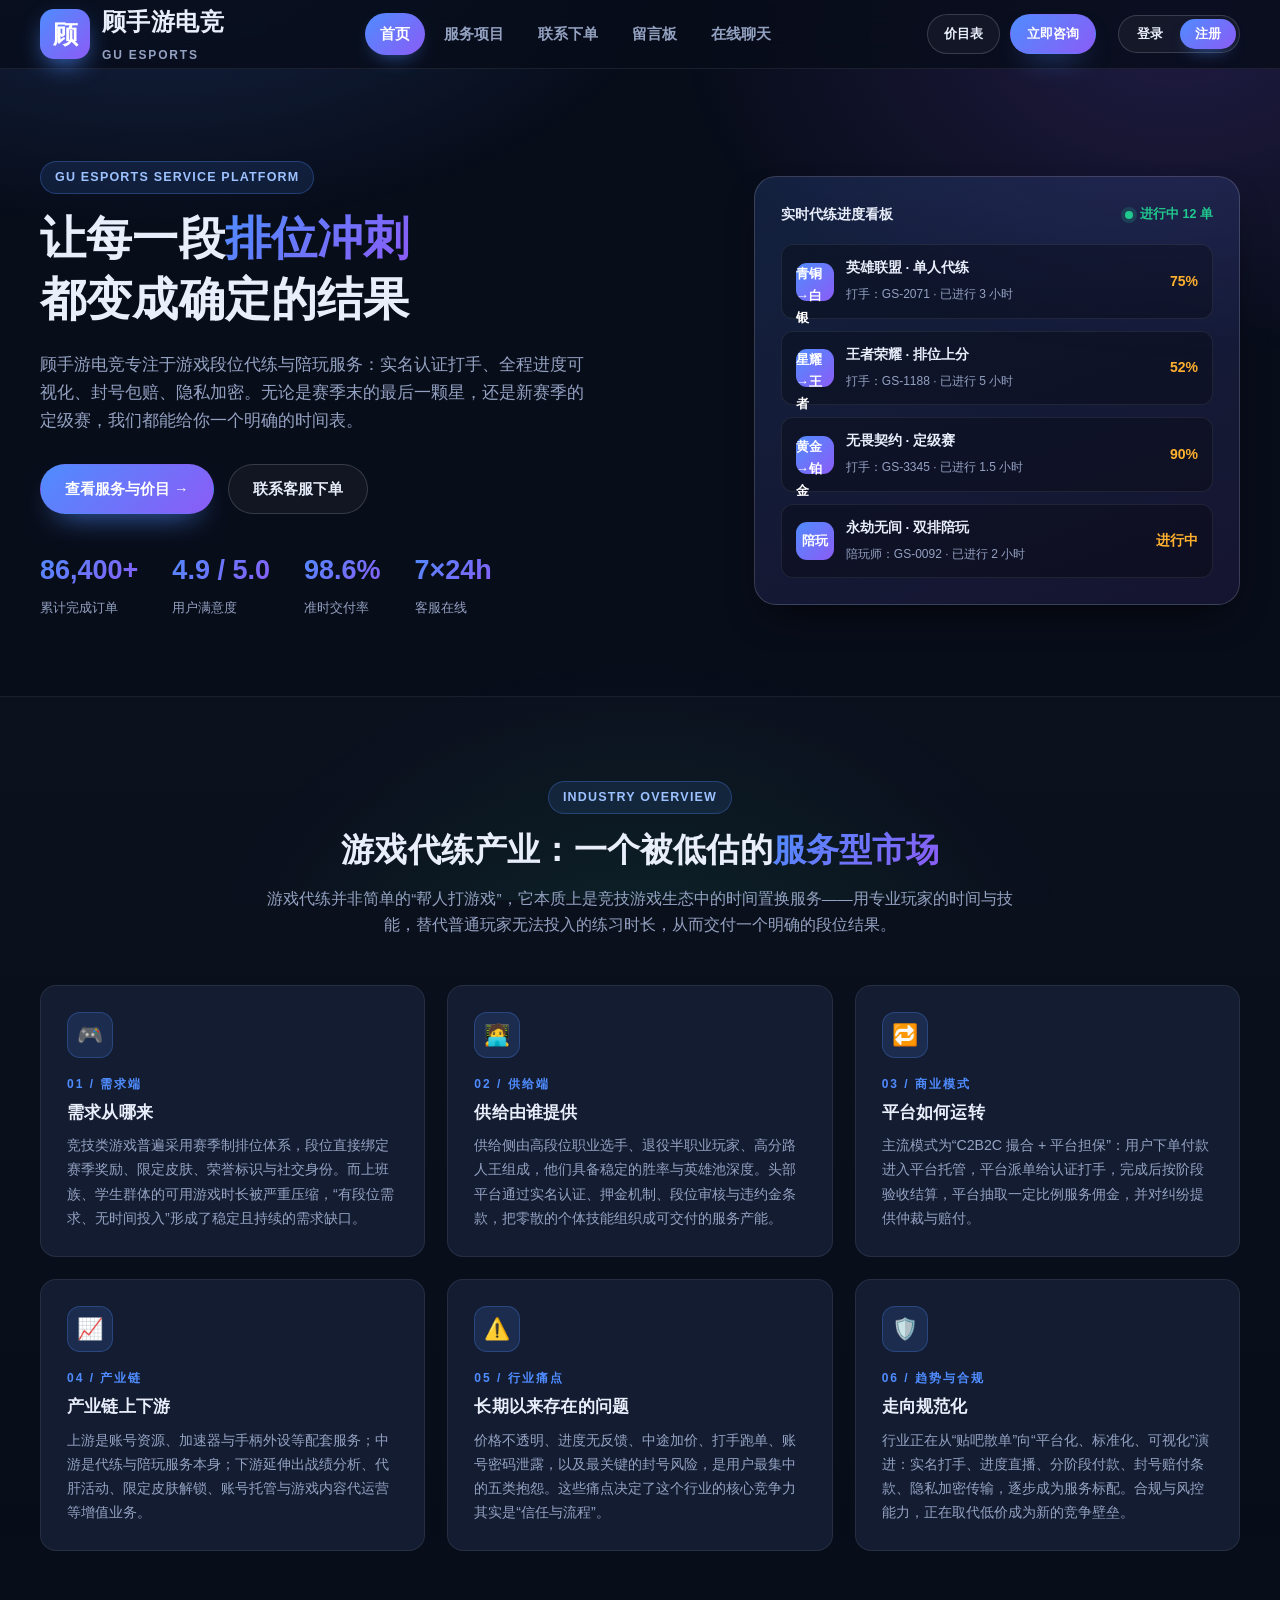
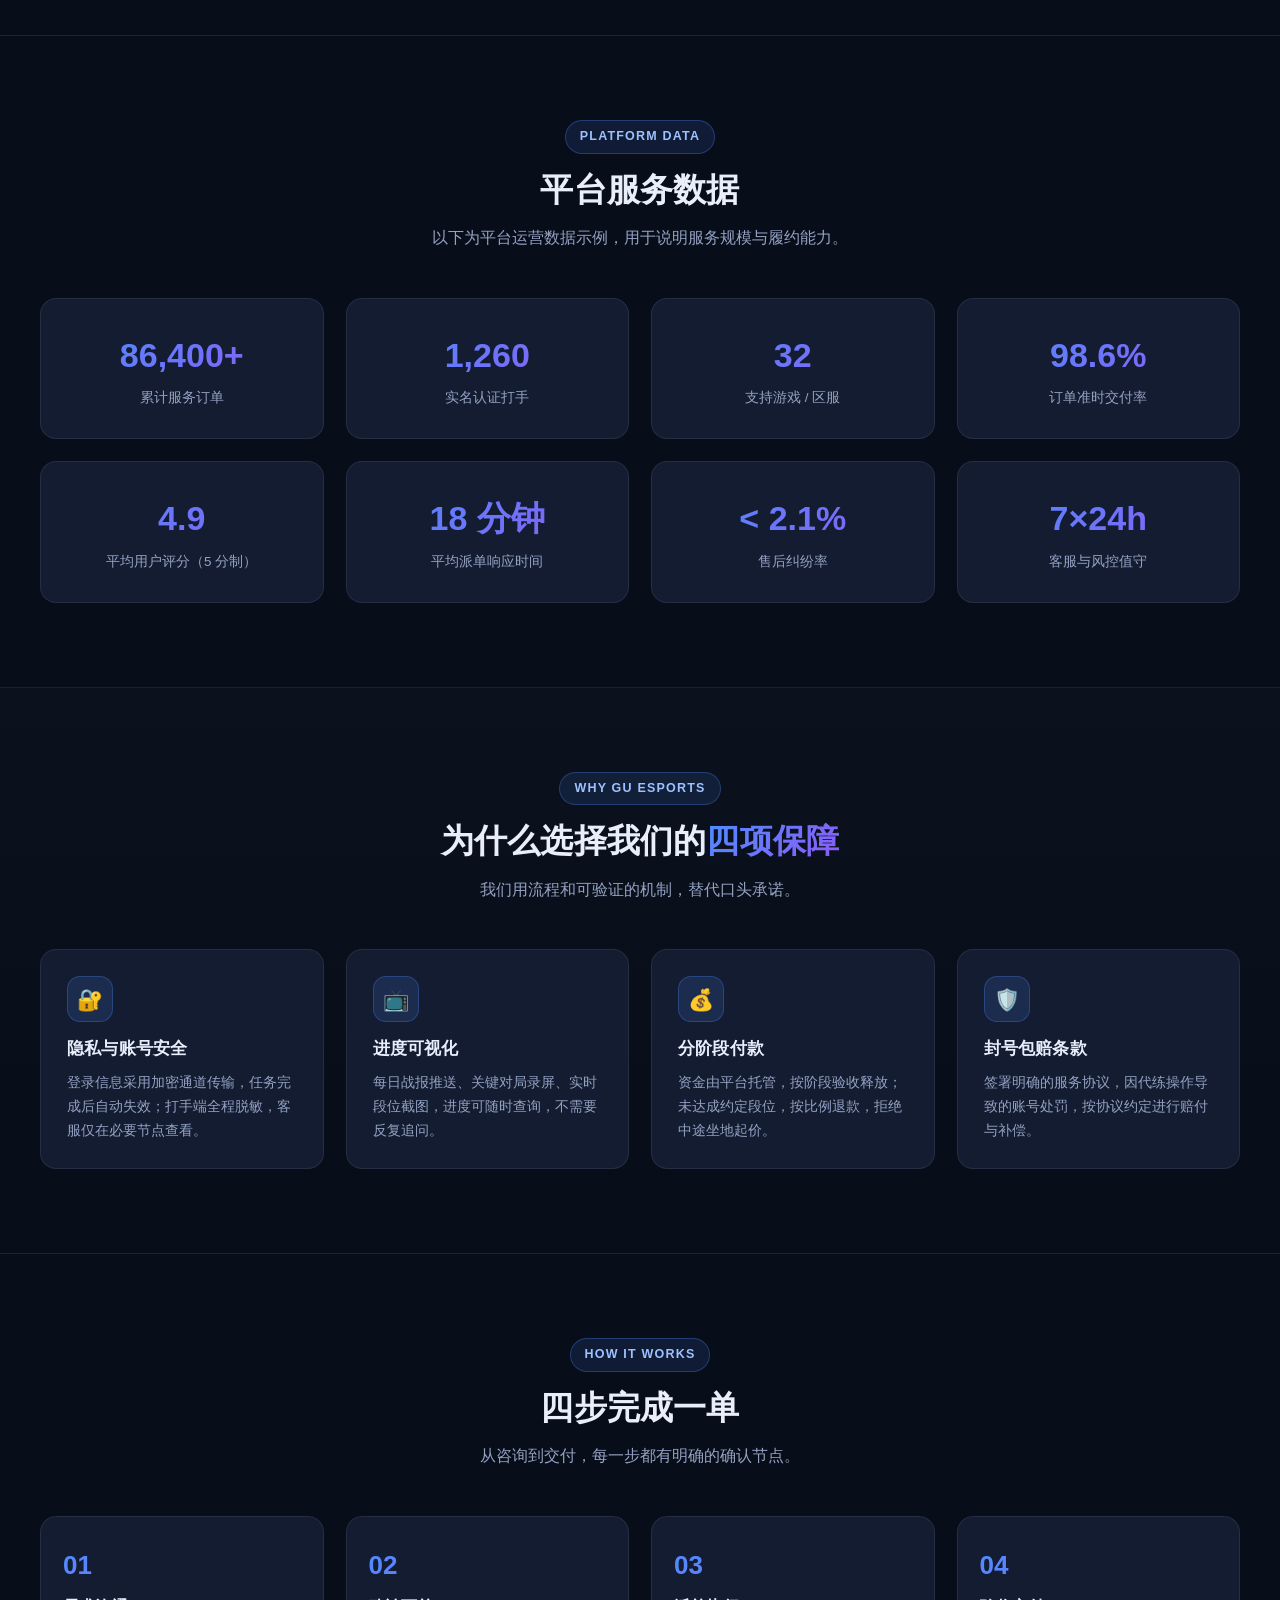
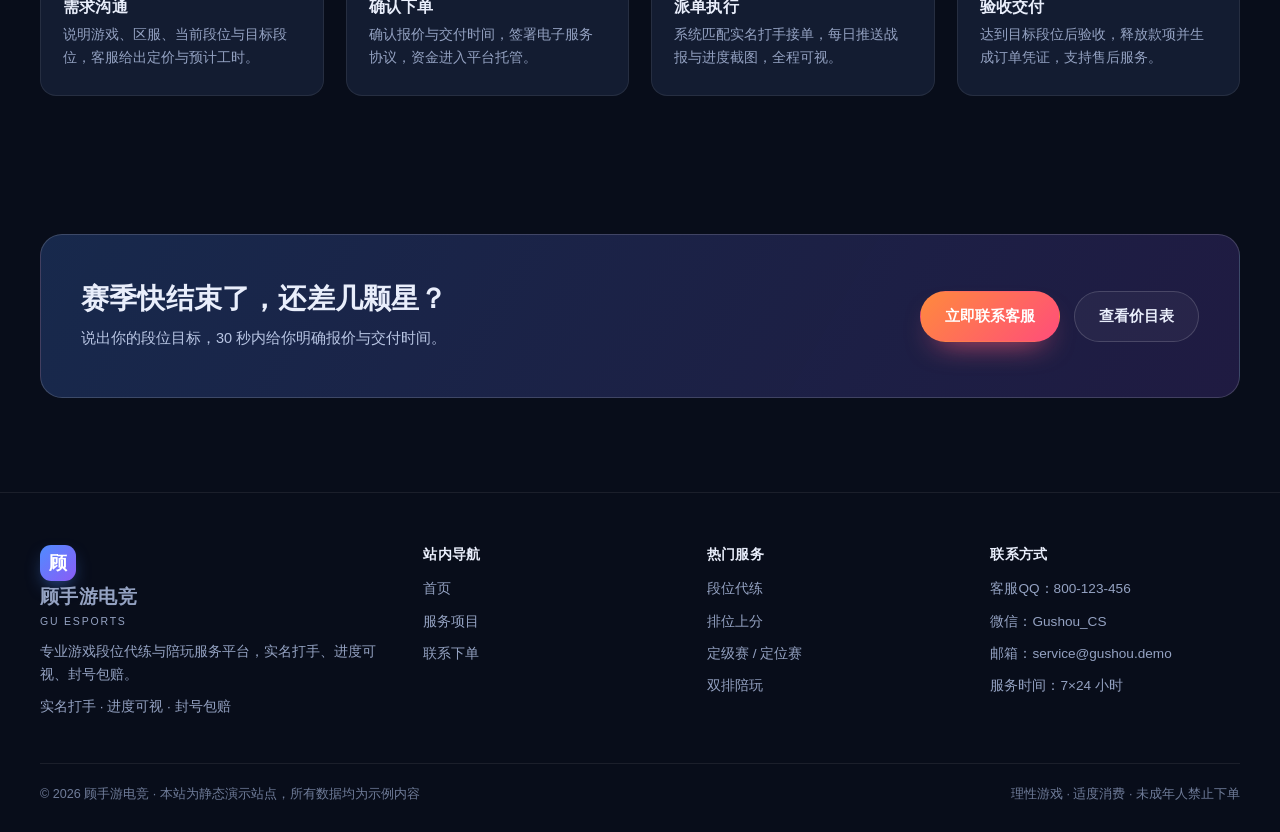
==== index.html @ 8468677d "可视化外观设置：后台中文颜色/尺寸/布局控件 + applyDecoration 布局显隐排序列数 + 尺寸变量 + data-section" ====
<!DOCTYPE html>
<html lang="zh-CN">
<head>
<meta charset="UTF-8">
<meta name="viewport" content="width=device-width, initial-scale=1">
<title>顾手游电竞 | 游戏段位代练与陪玩服务平台</title>
<meta name="description" content="顾手游电竞：实名认证打手、进度可视化、分阶段付款、封号包赔。覆盖英雄联盟、王者荣耀、无畏契约、永劫无间的段位代练与陪玩服务。">
<link rel="stylesheet" href="assets/css/style.css">
<link rel="stylesheet" href="assets/css/dynamic.css">
</head>
<body data-page="home">

<!-- ================= 顶部导航 ================= -->
<header class="site-header">
  <div class="container nav-wrap">
    <a class="logo" href="index.html">
      <span class="logo-mark">顾</span>
      <span><span data-gb-text="brand.name">顾手游电竞</span><small data-gb-text="brand.short">GU ESPORTS</small></span>
    </a>

    <nav class="nav-links">
      <a href="index.html" class="active">首页</a>
      <a href="services.html">服务项目</a>
      <a href="contact.html">联系下单</a>
      <a href="guestbook.html">留言板</a>
      <a href="chat.html">在线聊天</a>
          </nav>

    <div class="nav-actions">
      <a class="btn btn-ghost btn-sm" href="services.html">价目表</a>
      <a class="btn btn-primary btn-sm" href="contact.html">立即咨询</a>
      <div id="userArea"></div>
    </div>

    <button class="nav-toggle" aria-label="菜单">☰</button>
  </div>
</header>

<main>

  <!-- ================= Hero ================= -->
  <section class="hero" data-section="hero">
    <div class="container hero-grid">
      <div class="reveal">
        <span class="eyebrow" data-gb-text="hero.eyebrow">GU ESPORTS SERVICE PLATFORM</span>
        <h1 data-gb-html="hero.titleHtml">让每一段<span class="grad-text">排位冲刺</span><br>都变成确定的结果</h1>
        <p class="lead" data-gb-text="hero.lead">顾手游电竞专注于游戏段位代练与陪玩服务：实名认证打手、全程进度可视化、封号包赔、隐私加密。</p>
        <div class="hero-cta">
          <a class="btn btn-primary" href="services.html" data-gb-text="hero.primaryText">查看服务与价目 →</a>
          <a class="btn btn-ghost" href="contact.html" data-gb-text="hero.secondaryText">联系客服下单</a>
        </div>
        <div class="hero-stats" data-gb-list="hero.stats" data-gb-tpl="stat"></div>
      </div>

      <div class="hero-visual reveal">
        <div class="vs-head">
          <b data-gb-text="hero.boardTitle">实时代练进度看板</b>
          <span class="live-dot"><i></i><span data-gb-text="hero.boardLive">进行中 12 单</span></span>
        </div>
        <div class="rank-row" data-gb-list="hero.board" data-gb-tpl="progress"></div>
      </div>
    </div>
  </section>

  <!-- ================= 产业介绍 ================= -->
  <section class="section section-alt" id="industry" data-section="industry">
    <div class="container">
      <div class="section-head">
        <span class="eyebrow" data-gb-text="industry.eyebrow">INDUSTRY OVERVIEW</span>
        <h2 class="section-title" data-gb-html="industry.titleHtml">游戏代练产业：一个被低估的<span class="grad-text">服务型市场</span></h2>
        <p class="section-desc" data-gb-text="industry.desc">游戏代练并非简单的“帮人打游戏”，它本质上是竞技游戏生态中的时间置换服务。</p>
      </div>
      <div class="grid grid-3" data-gb-list="industry.cards" data-gb-tpl="industryCard"></div>
    </div>
  </section>

  <!-- ================= 平台数据 ================= -->
  <section class="section" data-section="metrics">
    <div class="container">
      <div class="section-head">
        <span class="eyebrow">PLATFORM DATA</span>
        <h2 class="section-title">平台服务数据</h2>
        <p class="section-desc">以下为平台运营数据示例，用于说明服务规模与履约能力。</p>
      </div>
      <div class="grid grid-4" data-gb-list="metrics" data-gb-tpl="metric"></div>
    </div>
  </section>

  <!-- ================= 核心优势 ================= -->
  <section class="section section-alt" data-section="advantages">
    <div class="container">
      <div class="section-head">
        <span class="eyebrow" data-gb-text="advantages.eyebrow">WHY GU ESPORTS</span>
        <h2 class="section-title" data-gb-html="advantages.titleHtml">为什么选择我们的<span class="grad-text">四项保障</span></h2>
        <p class="section-desc" data-gb-text="advantages.desc">我们用流程和可验证的机制，替代口头承诺。</p>
      </div>
      <div class="grid grid-4" data-gb-list="advantages.items" data-gb-tpl="advantage"></div>
    </div>
  </section>

  <!-- ================= 服务流程 ================= -->
  <section class="section" data-section="steps">
    <div class="container">
      <div class="section-head">
        <span class="eyebrow" data-gb-text="steps.eyebrow">HOW IT WORKS</span>
        <h2 class="section-title" data-gb-text="steps.title">四步完成一单</h2>
        <p class="section-desc" data-gb-text="steps.desc">从咨询到交付，每一步都有明确的确认节点。</p>
      </div>
      <div class="steps" data-gb-list="steps.items" data-gb-tpl="step"></div>
    </div>
  </section>

  <!-- ================= CTA ================= -->
  <section class="section-sm" data-section="cta">
    <div class="container">
      <div class="cta-band">
        <div>
          <h2 data-gb-text="cta.home.title">赛季快结束了，还差几颗星？</h2>
          <p data-gb-text="cta.home.desc">说出你的段位目标，30 秒内给你明确报价与交付时间。</p>
        </div>
        <div class="hero-cta" style="margin:0">
          <a class="btn btn-warm" href="contact.html" data-gb-text="cta.home.primaryText">立即联系客服</a>
          <a class="btn btn-ghost" href="services.html" data-gb-text="cta.home.secondaryText">查看价目表</a>
        </div>
      </div>
    </div>
  </section>

</main>

<!-- ================= 页脚 ================= -->
<footer class="site-footer">
  <div class="container footer-grid">
    <div>
      <a class="logo" href="index.html">
        <span class="logo-mark">顾</span>
        <span><span data-gb-text="brand.name">顾手游电竞</span><small data-gb-text="brand.short">GU ESPORTS</small></span>
      </a>
      <p class="footer-desc" data-gb-text="brand.footerDesc">专业游戏段位代练与陪玩服务平台，实名打手、进度可视、封号包赔。</p>
      <p class="footer-slogan" data-gb-text="brand.slogan">实名打手 · 进度可视 · 封号包赔</p>
    </div>

    <div>
      <h4>站内导航</h4>
      <div class="footer-links" data-gb-list="footer.nav" data-gb-tpl="footerNav"></div>
    </div>

    <div>
      <h4>热门服务</h4>
      <div class="footer-links" data-gb-list="footer.services" data-gb-tpl="footerPlain"></div>
    </div>

    <div>
      <h4>联系方式</h4>
      <div class="footer-links" data-gb-list="footer.contactLines" data-gb-tpl="footerPlain"></div>
    </div>
  </div>

  <div class="container footer-bottom">
    <span data-gb-text="footer.copyright">© 2026 顾手游电竞 · 本站为静态演示站点</span>
    <span data-gb-text="footer.tip">理性游戏 · 适度消费 · 未成年人禁止下单</span>
  </div>
</footer>

<button class="to-top" aria-label="返回顶部">↑</button>

<script src="assets/js/site-data.js"></script>
<script src="assets/js/api-client.js"></script>
<script src="assets/js/user-auth.js"></script>
<script src="assets/js/main.js"></script>
</body>
</html>
---- assets/css/style.css ----
/* =========================================================
   顾手游电竞 游戏代练业务站 - 全站公共样式
   ========================================================= */

/* ---------- 设计变量 ---------- */
:root {
  --bg: #080d1a;
  --bg-soft: #0e1526;
  --card: #131c31;
  --card-hover: #18233c;
  --line: rgba(255, 255, 255, 0.08);
  --line-strong: rgba(255, 255, 255, 0.16);
  --text: #e9eefb;
  --muted: #94a2c2;
  --primary: #4f8cff;
  --primary-2: #8b5cf6;
  --accent: #ffb02e;
  --success: #22c98f;
  --danger: #ff5c7a;
  --grad: linear-gradient(135deg, #4f8cff 0%, #8b5cf6 100%);
  --grad-warm: linear-gradient(135deg, #ff8a3d 0%, #ff4d7a 100%);
  --radius: 16px;
  --radius-sm: 10px;
  --shadow: 0 18px 40px -18px rgba(0, 0, 0, 0.85);
  --max: 1200px;
  /* 可视化外观设置：尺寸变量（后台可调） */
  --nav-h: 68px;
  --h1-size: 46px;
  --body-size: 15px;
  --section-gap: 84px;
}

/* ---------- 基础重置 ---------- */
* { margin: 0; padding: 0; box-sizing: border-box; }

html { scroll-behavior: smooth; }

body {
  font-family: "Segoe UI", "Microsoft YaHei", "PingFang SC", "Hiragino Sans GB", Arial, sans-serif;
  background: var(--bg);
  color: var(--text);
  line-height: 1.7;
  font-size: var(--body-size);
  -webkit-font-smoothing: antialiased;
  overflow-x: hidden;
}

a { color: inherit; text-decoration: none; }
ul, ol { list-style: none; }
img { max-width: 100%; display: block; }
button, input, select, textarea { font-family: inherit; font-size: inherit; }

/* 背景装饰光晕 */
body::before {
  content: "";
  position: fixed;
  inset: 0;
  background:
    radial-gradient(900px 500px at 12% -8%, rgba(79, 140, 255, 0.20), transparent 60%),
    radial-gradient(800px 520px at 92% 4%, rgba(139, 92, 246, 0.18), transparent 62%),
    radial-gradient(700px 500px at 50% 108%, rgba(34, 201, 143, 0.10), transparent 62%);
  pointer-events: none;
  z-index: 0;
}

.container { width: min(100% - 44px, var(--max)); margin: 0 auto; position: relative; z-index: 1; }

/* ---------- 顶部导航 ---------- */
.site-header {
  position: sticky;
  top: 0;
  z-index: 100;
  backdrop-filter: blur(14px);
  background: rgba(8, 13, 26, 0.82);
  border-bottom: 1px solid var(--line);
}

.nav,
.nav-wrap {
  display: flex;
  align-items: center;
  justify-content: space-between;
  height: var(--nav-h);
  gap: 20px;
}

.logo { display: flex; align-items: center; gap: 12px; font-weight: 800; font-size: 24px; letter-spacing: 0.4px; }

.logo-mark {
  width: 50px; height: 50px;
  display: grid; place-items: center;
  border-radius: 14px;
  background: var(--grad);
  box-shadow: 0 10px 26px -8px rgba(79, 140, 255, 0.95);
  font-size: 25px;
  color: #fff;                 /* 品牌标识字「顾」（顾手游电竞） */
  font-weight: 800;
  line-height: 1;
  letter-spacing: 0;
}

/* 备用图形 logo（当前品牌标识使用「顾」字，如需换回图标可放回 svg） */
.logo-mark svg { width: 20px; height: 20px; fill: #fff; }
.logo span small { display: block; font-size: 12px; font-weight: 600; color: var(--muted); letter-spacing: 1.8px; margin-top: 2px; }

.nav-links { display: flex; align-items: center; gap: 4px; }

.nav-links a {
  padding: 9px 15px;
  border-radius: 999px;
  color: var(--muted);
  font-size: 14.5px;
  font-weight: 600;
  transition: all 0.2s ease;
  white-space: nowrap;
}

.nav-links a:hover { color: var(--text); background: rgba(255, 255, 255, 0.06); }
.nav-links a.active { color: #fff; background: var(--grad); box-shadow: 0 8px 22px -12px rgba(79, 140, 255, 1); }

.nav-actions { display: flex; align-items: center; gap: 10px; }

.nav-toggle {
  display: none;
  width: 40px; height: 40px;
  border: 1px solid var(--line-strong);
  border-radius: 10px;
  background: transparent;
  color: var(--text);
  cursor: pointer;
  font-size: 18px;
}

/* ---------- 按钮 ---------- */
.btn {
  display: inline-flex;
  align-items: center;
  justify-content: center;
  gap: 8px;
  padding: 12px 24px;
  border: 1px solid transparent;
  border-radius: 999px;
  font-size: 14.5px;
  font-weight: 700;
  cursor: pointer;
  transition: all 0.22s ease;
  white-space: nowrap;
}

.btn-primary { background: var(--grad); color: #fff; box-shadow: 0 14px 30px -16px rgba(79, 140, 255, 1); }
.btn-primary:hover { transform: translateY(-2px); box-shadow: 0 20px 36px -16px rgba(79, 140, 255, 1); }

.btn-ghost { background: rgba(255, 255, 255, 0.04); border-color: var(--line-strong); color: var(--text); }
.btn-ghost:hover { background: rgba(255, 255, 255, 0.09); border-color: rgba(255, 255, 255, 0.3); }

.btn-warm { background: var(--grad-warm); color: #fff; box-shadow: 0 14px 30px -16px rgba(255, 92, 122, 1); }
.btn-warm:hover { transform: translateY(-2px); }

.btn-sm { padding: 8px 16px; font-size: 13px; }
.btn-block { width: 100%; }
.btn:disabled { opacity: 0.55; cursor: not-allowed; transform: none; }

/* ---------- 通用区块 ---------- */
.section { padding: var(--section-gap) 0; position: relative; z-index: 1; }
.section-sm { padding: 54px 0; }
.section-alt { background: linear-gradient(180deg, rgba(255,255,255,0.02), rgba(255,255,255,0)); border-top: 1px solid var(--line); border-bottom: 1px solid var(--line); }

.section-head { max-width: 760px; margin: 0 auto 46px; text-align: center; }

.eyebrow {
  display: inline-block;
  padding: 5px 14px;
  margin-bottom: 14px;
  border-radius: 999px;
  background: rgba(79, 140, 255, 0.12);
  border: 1px solid rgba(79, 140, 255, 0.3);
  color: #9dc2ff;
  font-size: 12.5px;
  font-weight: 700;
  letter-spacing: 1.2px;
}

h1, h2, h3, h4 { line-height: 1.32; font-weight: 800; letter-spacing: 0.2px; }
h2.section-title { font-size: calc(var(--h1-size) * 0.72); margin-bottom: 14px; }
.section-desc { color: var(--muted); font-size: 15.5px; }

.grad-text { background: var(--grad); -webkit-background-clip: text; background-clip: text; color: transparent; }

/* 可视化外观：隐藏区块 */
.gb-hidden { display: none !important; }
.grad-text-warm { background: var(--grad-warm); -webkit-background-clip: text; background-clip: text; color: transparent; }

/* ---------- Hero ---------- */
.hero { position: relative; padding: 92px 0 76px; overflow: hidden; }
.hero-grid { display: grid; grid-template-columns: 1.15fr 0.85fr; gap: 56px; align-items: center; }

.hero h1 { font-size: var(--h1-size); margin-bottom: 20px; }
.hero p.lead { color: var(--muted); font-size: 16.5px; max-width: 560px; margin-bottom: 30px; }

.hero-cta { display: flex; gap: 14px; flex-wrap: wrap; margin-bottom: 34px; }

.hero-stats { display: flex; gap: 34px; flex-wrap: wrap; }
.hero-stats .stat b { display: block; font-size: 27px; font-weight: 800; background: var(--grad); -webkit-background-clip: text; background-clip: text; color: transparent; }
.hero-stats .stat span { color: var(--muted); font-size: 13px; }

.hero-visual {
  position: relative;
  border-radius: 22px;
  padding: 26px;
  background: linear-gradient(160deg, rgba(79, 140, 255, 0.16), rgba(139, 92, 246, 0.10));
  border: 1px solid var(--line-strong);
  box-shadow: var(--shadow);
}

.hero-visual .vs-head { display: flex; align-items: center; justify-content: space-between; margin-bottom: 18px; }
.hero-visual .vs-head b { font-size: 14px; }
.live-dot { display: inline-flex; align-items: center; gap: 7px; color: var(--success); font-size: 12.5px; font-weight: 700; }
.live-dot i { width: 8px; height: 8px; border-radius: 50%; background: var(--success); box-shadow: 0 0 0 4px rgba(34, 201, 143, 0.18); animation: pulse 1.8s infinite; }
@keyframes pulse { 0%,100% { opacity: 1; } 50% { opacity: 0.35; } }

.rank-row { display: grid; gap: 12px; }
.rank-item { display: flex; align-items: center; gap: 12px; padding: 12px 14px; border-radius: 12px; background: rgba(0, 0, 0, 0.28); border: 1px solid var(--line); }
.rank-badge { width: 38px; height: 38px; border-radius: 11px; display: grid; place-items: center; font-weight: 800; font-size: 13px; background: var(--grad); color: #fff; flex: none; }
.rank-item .ri-body { flex: 1; min-width: 0; }
.rank-item .ri-body b { display: block; font-size: 13.5px; }
.rank-item .ri-body span { font-size: 12px; color: var(--muted); }
.rank-item .ri-val { font-weight: 800; font-size: 14px; color: var(--accent); }

/* ---------- 网格与卡片 ---------- */
.grid { display: grid; gap: 22px; }
.grid-2 { grid-template-columns: repeat(2, 1fr); }
.grid-3 { grid-template-columns: repeat(3, 1fr); }
.grid-4 { grid-template-columns: repeat(4, 1fr); }

.card {
  background: var(--card);
  border: 1px solid var(--line);
  border-radius: var(--radius);
  padding: 26px;
  transition: all 0.25s ease;
}

.card:hover { background: var(--card-hover); border-color: rgba(79, 140, 255, 0.35); transform: translateY(-4px); }

.card-icon {
  width: 46px; height: 46px;
  border-radius: 13px;
  display: grid; place-items: center;
  font-size: 21px;
  margin-bottom: 16px;
  background: rgba(79, 140, 255, 0.14);
  border: 1px solid rgba(79, 140, 255, 0.28);
}

.card h3 { font-size: 17px; margin-bottom: 9px; }
.card p { color: var(--muted); font-size: 14.2px; }

.card-num { font-size: 12px; font-weight: 800; color: var(--primary); letter-spacing: 2px; margin-bottom: 8px; display: block; }

/* 指标卡 */
.metric { text-align: center; padding: 28px 20px; }
.metric b { display: block; font-size: 34px; font-weight: 800; background: var(--grad); -webkit-background-clip: text; background-clip: text; color: transparent; }
.metric span { color: var(--muted); font-size: 13.5px; }

/* ---------- 服务卡片 ---------- */
.service-card { display: flex; flex-direction: column; gap: 14px; position: relative; overflow: hidden; }
.service-card .price { font-size: 24px; font-weight: 800; color: var(--accent); }
.service-card .price small { font-size: 12.5px; color: var(--muted); font-weight: 600; }
.service-card .tag { display: inline-block; padding: 3px 10px; border-radius: 999px; font-size: 11.5px; font-weight: 700; background: rgba(255, 176, 46, 0.14); color: var(--accent); border: 1px solid rgba(255, 176, 46, 0.3); }
.service-card ul li { color: var(--muted); font-size: 13.8px; padding-left: 20px; position: relative; margin-bottom: 6px; }
.service-card ul li::before { content: "◆"; position: absolute; left: 0; top: 0; font-size: 9px; color: var(--primary); line-height: 2; }

/* ---------- 表格 ---------- */
.table-wrap { overflow-x: auto; border: 1px solid var(--line); border-radius: var(--radius); background: var(--card); }
table { width: 100%; border-collapse: collapse; min-width: 620px; }
thead th {
  text-align: left;
  padding: 15px 18px;
  font-size: 13px;
  font-weight: 700;
  color: #a9bade;
  background: rgba(255, 255, 255, 0.035);
  border-bottom: 1px solid var(--line);
  white-space: nowrap;
}
tbody td { padding: 14px 18px; border-bottom: 1px solid var(--line); font-size: 14px; color: var(--muted); }
tbody tr:last-child td { border-bottom: none; }
tbody tr:hover td { background: rgba(79, 140, 255, 0.06); color: var(--text); }
td strong, td b { color: var(--text); }
.td-price { color: var(--accent); font-weight: 800; white-space: nowrap; }

.pill { display: inline-block; padding: 3px 11px; border-radius: 999px; font-size: 12px; font-weight: 700; }
.pill-hot { background: rgba(255, 92, 122, 0.15); color: #ff8ea1; border: 1px solid rgba(255, 92, 122, 0.32); }
.pill-ok { background: rgba(34, 201, 143, 0.14); color: #5ee0b3; border: 1px solid rgba(34, 201, 143, 0.3); }
.pill-warn { background: rgba(255, 176, 46, 0.14); color: #ffc766; border: 1px solid rgba(255, 176, 46, 0.3); }
.pill-info { background: rgba(79, 140, 255, 0.14); color: #9dc2ff; border: 1px solid rgba(79, 140, 255, 0.3); }
.pill-mute { background: rgba(255, 255, 255, 0.06); color: var(--muted); border: 1px solid var(--line-strong); }

/* ---------- 标签切换 ---------- */
.tabs { display: flex; gap: 8px; flex-wrap: wrap; justify-content: center; margin-bottom: 26px; }
.tab {
  padding: 9px 20px;
  border-radius: 999px;
  border: 1px solid var(--line-strong);
  background: transparent;
  color: var(--muted);
  font-size: 14px;
  font-weight: 700;
  cursor: pointer;
  transition: all 0.2s ease;
}
.tab:hover { color: var(--text); border-color: rgba(79, 140, 255, 0.5); }
.tab.active { background: var(--grad); color: #fff; border-color: transparent; }
.tab-panel { display: none; }
.tab-panel.active { display: block; animation: fadeUp 0.35s ease; }

@keyframes fadeUp { from { opacity: 0; transform: translateY(10px); } to { opacity: 1; transform: none; } }

/* ---------- 流程步骤 ---------- */
.steps { display: grid; grid-template-columns: repeat(4, 1fr); gap: 22px; counter-reset: step; }
.step { position: relative; padding: 26px 22px; border-radius: var(--radius); background: var(--card); border: 1px solid var(--line); }
.step::before {
  counter-increment: step;
  content: counter(step, decimal-leading-zero);
  display: block;
  font-size: 26px;
  font-weight: 800;
  margin-bottom: 10px;
  background: var(--grad);
  -webkit-background-clip: text;
  background-clip: text;
  color: transparent;
}
.step h4 { font-size: 15.5px; margin-bottom: 6px; }
.step p { color: var(--muted); font-size: 13.6px; }

/* ---------- 表单 ---------- */
.form-grid { display: grid; grid-template-columns: repeat(2, 1fr); gap: 18px; }
.field { display: flex; flex-direction: column; gap: 7px; }
.field.full { grid-column: 1 / -1; }
.field label { font-size: 13.5px; font-weight: 700; color: #b6c4e2; }
.field label .req { color: var(--danger); }

.field input, .field select, .field textarea {
  padding: 12px 14px;
  border-radius: var(--radius-sm);
  border: 1px solid var(--line-strong);
  background: rgba(0, 0, 0, 0.3);
  color: var(--text);
  transition: border-color 0.2s, box-shadow 0.2s;
  width: 100%;
}

.field input::placeholder, .field textarea::placeholder { color: #63708f; }
.field input:focus, .field select:focus, .field textarea:focus {
  outline: none;
  border-color: var(--primary);
  box-shadow: 0 0 0 3px rgba(79, 140, 255, 0.18);
}
.field textarea { resize: vertical; min-height: 118px; }
.field select option { background: #131c31; color: var(--text); }
.field .hint { font-size: 12px; color: #6f7c99; }
.field.invalid input, .field.invalid select, .field.invalid textarea { border-color: var(--danger); }
.field .err-msg { font-size: 12px; color: var(--danger); display: none; }
.field.invalid .err-msg { display: block; }

.form-note { font-size: 12.5px; color: #6f7c99; margin-top: 12px; }

/* 提交提示 */
.alert { padding: 13px 16px; border-radius: var(--radius-sm); font-size: 13.8px; margin-bottom: 18px; display: none; }
.alert.show { display: block; animation: fadeUp 0.3s ease; }
.alert-success { background: rgba(34, 201, 143, 0.12); border: 1px solid rgba(34, 201, 143, 0.35); color: #6ee7bb; }
.alert-error { background: rgba(255, 92, 122, 0.12); border: 1px solid rgba(255, 92, 122, 0.35); color: #ff9db0; }
.alert-info { background: rgba(79, 140, 255, 0.12); border: 1px solid rgba(79, 140, 255, 0.35); color: #a8c8ff; }

/* ---------- 联系卡片 ---------- */
.contact-item { display: flex; gap: 15px; align-items: flex-start; padding: 18px; border-radius: var(--radius-sm); background: rgba(255, 255, 255, 0.028); border: 1px solid var(--line); margin-bottom: 14px; }
.contact-item .ci-icon { width: 42px; height: 42px; flex: none; border-radius: 12px; display: grid; place-items: center; font-size: 19px; background: var(--grad); }
.contact-item h4 { font-size: 14.5px; margin-bottom: 3px; }
.contact-item p { color: var(--muted); font-size: 13.6px; word-break: break-all; }
.contact-item .copy-btn { margin-left: auto; align-self: center; }

.qr-box { text-align: center; padding: 26px; border-radius: var(--radius); border: 1px dashed var(--line-strong); background: rgba(255, 255, 255, 0.025); }
.qr-box .qr-placeholder {
  width: 168px; height: 168px; margin: 0 auto 14px;
  border-radius: 12px;
  display: grid; place-items: center;
  background:
    repeating-conic-gradient(#1b2740 0% 25%, #131c31 0% 50%) 50% / 18px 18px;
  border: 1px solid var(--line-strong);
  color: var(--muted);
  font-size: 12.5px;
  font-weight: 700;
  text-align: center;
  padding: 0 18px;
}
.qr-box b { display: block; font-size: 14.5px; margin-bottom: 4px; }
.qr-box span { color: var(--muted); font-size: 12.6px; }
/* 后台设置二维码图片后：隐藏文字占位，显示真实二维码 */
.qr-box .qr-img {
  display: none;
  width: 168px; height: 168px;
  margin: 0 auto 14px;
  border-radius: 12px;
  background: #fff;
  border: 1px solid var(--line-strong);
  object-fit: contain;
  padding: 6px;
}
.qr-box.has-qr .qr-img { display: block; }
.qr-box.has-qr .qr-placeholder { display: none; }

/* ---------- FAQ 折叠 ---------- */
.faq-item { border: 1px solid var(--line); border-radius: var(--radius-sm); background: var(--card); margin-bottom: 12px; overflow: hidden; }
.faq-q { width: 100%; display: flex; align-items: center; justify-content: space-between; gap: 14px; padding: 17px 20px; background: transparent; border: none; color: var(--text); font-size: 15px; font-weight: 700; cursor: pointer; text-align: left; }
.faq-q i { flex: none; width: 22px; height: 22px; border-radius: 50%; display: grid; place-items: center; background: rgba(79, 140, 255, 0.16); color: #9dc2ff; font-size: 14px; font-style: normal; font-weight: 800; transition: transform 0.25s ease; }
.faq-item.open .faq-q i { transform: rotate(45deg); }
.faq-a { max-height: 0; overflow: hidden; transition: max-height 0.3s ease; }
.faq-a p { padding: 0 20px 18px; color: var(--muted); font-size: 14px; }
.faq-item.open .faq-a { max-height: 400px; }

/* ---------- CTA 条 ---------- */
.cta-band {
  border-radius: 22px;
  padding: 46px 40px;
  background: linear-gradient(120deg, rgba(79, 140, 255, 0.22), rgba(139, 92, 246, 0.18));
  border: 1px solid var(--line-strong);
  display: flex;
  align-items: center;
  justify-content: space-between;
  gap: 28px;
  flex-wrap: wrap;
}
.cta-band h2 { font-size: clamp(21px, 2.6vw, 28px); margin-bottom: 8px; }
.cta-band p { color: #b9c6e4; font-size: 14.5px; }

/* ---------- 页脚 ---------- */
.site-footer { border-top: 1px solid var(--line); padding: 52px 0 26px; margin-top: 40px; position: relative; z-index: 1; }
/* 页脚品牌保持原尺寸，避免顶部品牌放大后失衡 */
.site-footer .logo { font-size: 19px; gap: 10px; }
.site-footer .logo-mark { width: 36px; height: 36px; font-size: 18px; border-radius: 11px; box-shadow: 0 8px 20px -8px rgba(79, 140, 255, 0.9); }
.site-footer .logo span small { font-size: 10.5px; font-weight: 500; margin-top: 0; }
.footer-grid { display: grid; grid-template-columns: 1.4fr 1fr 1fr 1fr; gap: 34px; margin-bottom: 36px; }
.footer-grid h4 { font-size: 14px; margin-bottom: 14px; }
.footer-grid p, .footer-grid a { color: var(--muted); font-size: 13.6px; display: block; margin-bottom: 9px; }
.footer-grid a:hover { color: var(--primary); }
.footer-bottom { border-top: 1px solid var(--line); padding-top: 20px; display: flex; justify-content: space-between; gap: 14px; flex-wrap: wrap; color: #6f7c99; font-size: 12.6px; }

/* ---------- 面包屑 / 页头 ---------- */
.page-head { padding: 58px 0 42px; text-align: center; border-bottom: 1px solid var(--line); }
.page-head h1 { font-size: clamp(26px, 3.6vw, 38px); margin-bottom: 12px; }
.page-head p { color: var(--muted); max-width: 660px; margin: 0 auto; }

/* ---------- 管理后台 ---------- */
.admin-body { background: #070b15; }

.admin-login {
  min-height: 100vh;
  display: grid;
  place-items: center;
  padding: 30px;
}
.login-card {
  width: min(100%, 400px);
  padding: 34px 30px;
  border-radius: 20px;
  background: var(--card);
  border: 1px solid var(--line-strong);
  box-shadow: var(--shadow);
}
.login-card .logo { justify-content: center; margin-bottom: 8px; }
.login-card h2 { text-align: center; font-size: 19px; margin-bottom: 6px; }
.login-card .login-tip { text-align: center; color: var(--muted); font-size: 13px; margin-bottom: 24px; }
.login-hint { margin-top: 16px; padding: 11px 13px; border-radius: 10px; background: rgba(79, 140, 255, 0.09); border: 1px dashed rgba(79, 140, 255, 0.35); color: #9dc2ff; font-size: 12.4px; text-align: center; }
.login-welcome { margin-top: 18px; padding: 11px 13px; border-radius: 10px; background: rgba(79, 140, 255, 0.09); border: 1px dashed rgba(79, 140, 255, 0.35); color: #9dc2ff; font-size: 13.4px; font-weight: 700; letter-spacing: .6px; text-align: center; }

.admin-shell { display: none; min-height: 100vh; }
.admin-shell.show { display: block; }

.admin-topbar {
  position: sticky; top: 0; z-index: 60;
  height: 62px;
  display: flex; align-items: center; justify-content: space-between;
  gap: 16px;
  padding: 0 24px;
  background: rgba(9, 14, 26, 0.9);
  backdrop-filter: blur(12px);
  border-bottom: 1px solid var(--line);
}
.admin-topbar .logo { font-size: 16px; }
.admin-topbar .logo-mark { width: 32px; height: 32px; font-size: 15px; border-radius: 9px; }
.admin-user { display: flex; align-items: center; gap: 12px; font-size: 13.4px; color: var(--muted); }
.admin-avatar { width: 34px; height: 34px; border-radius: 50%; background: var(--grad); display: grid; place-items: center; font-weight: 800; color: #fff; font-size: 13px; }

.admin-layout { display: grid; grid-template-columns: 218px 1fr; align-items: start; }

.admin-side { position: sticky; top: 62px; padding: 20px 14px; border-right: 1px solid var(--line); height: calc(100vh - 62px); overflow-y: auto; }
.admin-side a {
  display: flex; align-items: center; gap: 10px;
  padding: 11px 14px;
  border-radius: 10px;
  color: var(--muted);
  font-size: 14px;
  font-weight: 600;
  margin-bottom: 4px;
  cursor: pointer;
  transition: all 0.2s ease;
}
.admin-side a:hover { background: rgba(255, 255, 255, 0.05); color: var(--text); }
.admin-side a.active { background: rgba(79, 140, 255, 0.16); color: #b8d0ff; box-shadow: inset 3px 0 0 var(--primary); }

.admin-main { padding: 26px 26px 60px; min-width: 0; }

.admin-page { display: none; }
.admin-page.active { display: block; animation: fadeUp 0.3s ease; }

.admin-page-head { display: flex; align-items: flex-end; justify-content: space-between; gap: 18px; flex-wrap: wrap; margin-bottom: 22px; }
.admin-page-head h2 { font-size: 21px; margin-bottom: 4px; }
.admin-page-head p { color: var(--muted); font-size: 13.6px; }

.kpi-grid { display: grid; grid-template-columns: repeat(4, 1fr); gap: 18px; margin-bottom: 26px; }
.kpi { padding: 20px; border-radius: var(--radius); background: var(--card); border: 1px solid var(--line); }
.kpi .kpi-label { color: var(--muted); font-size: 13px; margin-bottom: 8px; display: flex; align-items: center; gap: 8px; }
.kpi .kpi-value { font-size: 27px; font-weight: 800; }
.kpi .kpi-sub { font-size: 12.4px; margin-top: 6px; color: var(--muted); }
.kpi .kpi-sub.up { color: var(--success); }
.kpi .kpi-sub.down { color: var(--danger); }

.panel { background: var(--card); border: 1px solid var(--line); border-radius: var(--radius); padding: 22px; margin-bottom: 22px; }
.panel-head { display: flex; align-items: center; justify-content: space-between; gap: 14px; flex-wrap: wrap; margin-bottom: 18px; }
.panel-head h3 { font-size: 16px; }
.panel-head .panel-sub { color: var(--muted); font-size: 12.8px; }

.toolbar { display: flex; gap: 10px; flex-wrap: wrap; align-items: center; }
.toolbar input, .toolbar select {
  padding: 9px 13px;
  border-radius: 9px;
  border: 1px solid var(--line-strong);
  background: rgba(0, 0, 0, 0.3);
  color: var(--text);
  font-size: 13.4px;
}
.toolbar input:focus, .toolbar select:focus { outline: none; border-color: var(--primary); }
.toolbar select option { background: #131c31; }

/* 简易柱状图 */
.bars { display: flex; align-items: flex-end; gap: 14px; height: 190px; padding-top: 10px; }
.bar-col { flex: 1; display: flex; flex-direction: column; align-items: center; justify-content: flex-end; height: 100%; gap: 8px; }
.bar { width: 100%; max-width: 46px; border-radius: 8px 8px 0 0; background: var(--grad); min-height: 6px; transition: height 0.6s cubic-bezier(.2,.8,.2,1); position: relative; }
.bar:hover { filter: brightness(1.15); }
.bar-col span { font-size: 11.6px; color: var(--muted); }
.bar-col b { font-size: 12px; color: #b6c4e2; }

/* 进度条 */
.bar-line { height: 7px; border-radius: 999px; background: rgba(255, 255, 255, 0.08); overflow: hidden; min-width: 90px; }
.bar-line i { display: block; height: 100%; border-radius: 999px; background: var(--grad); }

/* Toast */
.toast-wrap { position: fixed; right: 22px; bottom: 22px; z-index: 999; display: flex; flex-direction: column; gap: 10px; }
.toast {
  padding: 12px 18px;
  border-radius: 11px;
  background: #16203a;
  border: 1px solid var(--line-strong);
  color: var(--text);
  font-size: 13.5px;
  box-shadow: var(--shadow);
  animation: slideIn 0.28s ease;
  max-width: 320px;
}
.toast.ok { border-color: rgba(34, 201, 143, 0.5); }
.toast.err { border-color: rgba(255, 92, 122, 0.5); }
@keyframes slideIn { from { opacity: 0; transform: translateX(18px); } to { opacity: 1; transform: none; } }

/* 模态框 */
.modal-mask {
  position: fixed; inset: 0; z-index: 500;
  background: rgba(3, 6, 14, 0.72);
  backdrop-filter: blur(4px);
  display: none;
  align-items: center;
  justify-content: center;
  padding: 24px;
}
.modal-mask.show { display: flex; }
.modal {
  width: min(100%, 560px);
  max-height: 86vh;
  overflow-y: auto;
  background: var(--card);
  border: 1px solid var(--line-strong);
  border-radius: 18px;
  padding: 26px;
  box-shadow: var(--shadow);
  animation: fadeUp 0.28s ease;
}
.modal-head { display: flex; align-items: center; justify-content: space-between; margin-bottom: 20px; }
.modal-head h3 { font-size: 17px; }
.modal-close { background: transparent; border: none; color: var(--muted); font-size: 22px; cursor: pointer; line-height: 1; }
.modal-close:hover { color: var(--text); }
.modal-foot { display: flex; justify-content: flex-end; gap: 10px; margin-top: 22px; }

/* 开关 */
.switch { position: relative; display: inline-block; width: 44px; height: 24px; flex: none; }
.switch input { opacity: 0; width: 0; height: 0; }
.switch .slider { position: absolute; inset: 0; background: rgba(255, 255, 255, 0.14); border-radius: 999px; cursor: pointer; transition: 0.25s; }
.switch .slider::before { content: ""; position: absolute; width: 18px; height: 18px; left: 3px; top: 3px; background: #fff; border-radius: 50%; transition: 0.25s; }
.switch input:checked + .slider { background: var(--primary); }
.switch input:checked + .slider::before { transform: translateX(20px); }

/* 空状态 */
.empty { text-align: center; padding: 44px 20px; color: var(--muted); }
.empty .empty-icon { font-size: 34px; margin-bottom: 12px; opacity: 0.6; }

/* 返回顶部 */
.to-top {
  position: fixed; right: 22px; bottom: 22px; z-index: 90;
  width: 44px; height: 44px; border-radius: 50%;
  border: 1px solid var(--line-strong);
  background: rgba(19, 28, 49, 0.92);
  color: var(--text); cursor: pointer; font-size: 17px;
  display: grid; place-items: center;
  opacity: 0; visibility: hidden; transition: all 0.25s ease;
}
.to-top.show { opacity: 1; visibility: visible; }
.to-top:hover { background: var(--primary); border-color: var(--primary); }

/* ---------- 响应式 ---------- */
@media (max-width: 1080px) {
  .hero-grid { grid-template-columns: 1fr; gap: 40px; }
  .grid-4 { grid-template-columns: repeat(2, 1fr); }
  .kpi-grid { grid-template-columns: repeat(2, 1fr); }
  .steps { grid-template-columns: repeat(2, 1fr); }
  .footer-grid { grid-template-columns: repeat(2, 1fr); }
  .admin-layout { grid-template-columns: 1fr; }
  .admin-side { position: static; height: auto; border-right: none; border-bottom: 1px solid var(--line); display: flex; gap: 8px; overflow-x: auto; padding: 12px 16px; }
  .admin-side a { margin-bottom: 0; white-space: nowrap; }
}

@media (max-width: 820px) {
  .nav-links {
    position: absolute; top: 68px; left: 0; right: 0;
    flex-direction: column; align-items: stretch; gap: 4px;
    padding: 12px 20px 18px;
    background: rgba(9, 14, 26, 0.98);
    border-bottom: 1px solid var(--line);
    display: none;
  }
  .nav-links.open { display: flex; }
  .nav-links a { border-radius: 10px; }
  .nav-toggle { display: grid; place-items: center; }
  .grid-3, .grid-2 { grid-template-columns: 1fr; }
  .form-grid { grid-template-columns: 1fr; }
  .section { padding: 62px 0; }
  .hero { padding: 60px 0 52px; }
  .cta-band { padding: 32px 24px; }
  .admin-main { padding: 20px 16px 50px; }
}

@media (max-width: 560px) {
  .grid-4, .kpi-grid, .steps { grid-template-columns: 1fr; }
  .hero-stats { gap: 22px; }
  .footer-grid { grid-template-columns: 1fr; }
  .logo span small { display: none; }
}
---- assets/css/dynamic.css ----
/* =========================================================
   顾手游电竞 · 动态站组件样式
   覆盖：用户区 / 登录注册模态框 / 我的订单 / 留言板 / 在线聊天
   与 style.css 深色电竞风共用设计变量
   ========================================================= */

/* ---------------- 用户区（导航栏） ---------------- */
#userArea {
  display: inline-flex;
  align-items: center;
  gap: 8px;
  margin-left: 6px;
}
#userArea .gb-user-name {
  font-size: 13.4px;
  font-weight: 700;
  color: var(--text, #e8ecf4);
  max-width: 120px;
  overflow: hidden;
  text-overflow: ellipsis;
  white-space: nowrap;
}
#userArea .gb-user-ico {
  font-size: 13px;
}

/* 未登录：登录/注册独立按钮组（右侧导航独立胶囊区） */
.gb-auth-group {
  display: inline-flex;
  align-items: center;
  gap: 2px;
  padding: 3px;
  background: rgba(255, 255, 255, 0.045);
  border: 1px solid var(--line-strong, #2a3450);
  border-radius: 999px;
  margin-left: 6px;
}
.gb-auth-link,
.gb-auth-cta {
  border: none;
  border-radius: 999px;
  padding: 6px 15px;
  font-size: 13.4px;
  font-weight: 700;
  cursor: pointer;
  transition: all 0.2s ease;
  white-space: nowrap;
  line-height: 1.4;
}
.gb-auth-link { background: transparent; color: var(--text, #e9eefb); }
.gb-auth-link:hover { color: #fff; background: rgba(255, 255, 255, 0.1); }
.gb-auth-cta {
  background: var(--grad, linear-gradient(135deg, #4f8cff 0%, #8b5cf6 100%));
  color: #fff;
  box-shadow: 0 8px 18px -10px rgba(79, 140, 255, 0.9);
}
.gb-auth-cta:hover { transform: translateY(-1px); }

/* 已登录：用户名即个人中心入口 */
.gb-user-chip {
  border: 1px solid var(--line-strong, #2a3450);
  background: rgba(255, 255, 255, 0.05);
  color: var(--text, #e9eefb);
  border-radius: 999px;
  padding: 6px 13px;
  font-size: 13.4px;
  font-weight: 700;
  cursor: pointer;
  max-width: 140px;
  overflow: hidden;
  text-overflow: ellipsis;
  white-space: nowrap;
  transition: all 0.2s ease;
}
.gb-user-chip:hover { color: #fff; border-color: rgba(79, 140, 255, 0.5); background: rgba(79, 140, 255, 0.14); }

/* 个人中心面板 */
.gb-profile { display: flex; flex-direction: column; gap: 11px; }
.gb-profile-head {
  display: flex; align-items: center; gap: 14px;
  padding: 14px 16px;
  background: linear-gradient(135deg, rgba(79, 140, 255, 0.14), rgba(139, 92, 246, 0.10));
  border: 1px solid var(--line-strong, #2a3450);
  border-radius: 12px;
}
.gb-profile-avatar {
  width: 46px; height: 46px; flex: none;
  border-radius: 50%;
  background: var(--grad, linear-gradient(135deg, #4f8cff 0%, #8b5cf6 100%));
  color: #fff;
  font-size: 20px; font-weight: 800;
  display: grid; place-items: center;
}
.gb-profile-name { display: block; font-size: 16px; font-weight: 800; color: var(--text, #e9eefb); }
.gb-profile-role {
  display: inline-block; margin-top: 4px;
  font-size: 11.6px; font-weight: 700;
  color: #9dc2ff;
  background: rgba(79, 140, 255, 0.14);
  border: 1px solid rgba(79, 140, 255, 0.3);
  border-radius: 999px;
  padding: 2px 9px;
}
.gb-profile-item {
  display: flex; align-items: center; justify-content: space-between; gap: 12px;
  padding: 12px 14px;
  background: rgba(255, 255, 255, 0.03);
  border: 1px solid var(--line-strong, #2a3450);
  border-radius: 10px;
}
.gb-profile-item .gp-label { font-size: 13px; color: var(--muted, #8b96b0); }
.gb-profile-item .gp-val { font-size: 14px; font-weight: 700; color: var(--text, #e9eefb); word-break: break-all; }
.gb-profile-item .gp-val.gp-empty { font-weight: 600; color: var(--muted, #8b96b0); }
.gb-bind-hint { font-size: 12.3px; color: var(--muted, #8b96b0); line-height: 1.7; margin: 0; }

/* ---------------- 通用模态框 ---------------- */
.gb-modal-mask {
  position: fixed;
  inset: 0;
  z-index: 9999;
  background: rgba(5, 8, 18, .72);
  display: flex;
  align-items: center;
  justify-content: center;
  padding: 20px;
  animation: gbFadeIn .18s ease both;
}
@keyframes gbFadeIn { from { opacity: 0; } to { opacity: 1; } }
.gb-modal {
  width: 100%;
  max-width: 560px;
  max-height: 88vh;
  overflow-y: auto;
  background: #101528;
  border: 1px solid var(--line-strong, #2a3450);
  border-radius: 16px;
  box-shadow: 0 18px 50px rgba(0, 0, 0, .45);
  animation: gbPop .2s ease both;
}
@keyframes gbPop { from { transform: translateY(12px); opacity: .6; } to { transform: none; opacity: 1; } }
.gb-modal-head {
  display: flex;
  align-items: center;
  justify-content: space-between;
  padding: 16px 20px;
  border-bottom: 1px solid var(--line-strong, #2a3450);
}
.gb-modal-head h3 { font-size: 16px; margin: 0; }
.gb-modal-close {
  background: transparent;
  border: none;
  color: var(--muted, #8b96b0);
  font-size: 22px;
  line-height: 1;
  cursor: pointer;
  padding: 2px 8px;
}
.gb-modal-close:hover { color: var(--text, #e8ecf4); }
.gb-modal-body { padding: 20px; }
.gb-modal-foot {
  display: flex;
  justify-content: flex-end;
  gap: 10px;
  padding: 14px 20px;
  border-top: 1px solid var(--line-strong, #2a3450);
}
.gb-modal-tip {
  margin: 14px 0 0;
  font-size: 13px;
  color: var(--muted, #8b96b0);
  text-align: center;
}
.gb-modal-tip a { color: #ffcf6b; text-decoration: underline; cursor: pointer; }
.gb-alert {
  padding: 9px 12px;
  border-radius: 8px;
  font-size: 13px;
  margin: 10px 0;
}
.gb-alert.err { background: rgba(255, 107, 107, .12); color: #ff8a8a; }
.gb-alert.ok { background: rgba(60, 200, 140, .12); color: #63d9a5; }

/* ---------------- 我的订单列表 ---------------- */
.gb-order-list { display: flex; flex-direction: column; gap: 12px; }
.gb-order-item {
  border: 1px solid var(--line-strong, #2a3450);
  border-radius: 12px;
  padding: 13px 15px;
  background: rgba(255, 255, 255, .02);
}
.gb-order-item .goi-top {
  display: flex;
  justify-content: space-between;
  align-items: center;
  gap: 10px;
  margin-bottom: 8px;
}
.gb-order-item .goi-id { font-size: 12.6px; color: var(--muted, #8b96b0); }
.gb-order-item .goi-item { font-size: 14.6px; font-weight: 700; }
.gb-order-item .goi-meta { font-size: 12.8px; color: var(--muted, #8b96b0); line-height: 1.7; }
.gb-status {
  display: inline-block;
  padding: 3px 10px;
  border-radius: 999px;
  font-size: 12.4px;
  font-weight: 700;
}
.gb-status.pending { background: rgba(255, 207, 107, .15); color: #ffcf6b; }
.gb-status.done { background: rgba(60, 200, 140, .15); color: #63d9a5; }
.gb-status.cancel { background: rgba(139, 150, 176, .15); color: #8b96b0; }
.gb-empty {
  text-align: center;
  color: var(--muted, #8b96b0);
  font-size: 13.6px;
  padding: 34px 0;
}

/* ---------------- 留言板 ---------------- */
.gb-board { max-width: 860px; margin: 0 auto; }
.gb-msg-form {
  margin-bottom: 24px;
}
.gb-msg-list { display: flex; flex-direction: column; gap: 14px; }
.gb-msg-item {
  border: 1px solid var(--line-strong, #2a3450);
  border-radius: 12px;
  padding: 14px 16px;
  background: rgba(255, 255, 255, .02);
}
.gb-msg-head {
  display: flex;
  justify-content: space-between;
  align-items: center;
  gap: 10px;
  margin-bottom: 9px;
}
.gb-msg-user { font-size: 14px; font-weight: 700; }
.gb-msg-time { font-size: 12.4px; color: var(--muted, #8b96b0); }
.gb-msg-content { font-size: 14px; color: var(--text, #e8ecf4); line-height: 1.75; white-space: pre-wrap; word-break: break-word; }

/* ---------------- 在线聊天 ---------------- */
.gb-chat-wrap {
  max-width: 780px;
  margin: 0 auto;
  border: 1px solid var(--line-strong, #2a3450);
  border-radius: 16px;
  overflow: hidden;
  background: rgba(0, 0, 0, .18);
  display: flex;
  flex-direction: column;
  height: 560px;
}
.gb-chat-head {
  padding: 12px 16px;
  border-bottom: 1px solid var(--line-strong, #2a3450);
  display: flex;
  justify-content: space-between;
  align-items: center;
  font-size: 13.4px;
}
.gb-chat-head b { font-size: 15px; }
.gb-chat-live { color: #63d9a5; font-size: 12.6px; }
.gb-chat-body {
  flex: 1;
  overflow-y: auto;
  padding: 16px;
  display: flex;
  flex-direction: column;
  gap: 10px;
}
.gb-chat-msg {
  max-width: 76%;
  padding: 9px 13px;
  border-radius: 12px;
  font-size: 14px;
  line-height: 1.6;
  word-break: break-word;
  white-space: pre-wrap;
  background: #161c30;
  border: 1px solid var(--line-strong, #2a3450);
}
.gb-chat-msg.mine {
  align-self: flex-end;
  background: rgba(255, 207, 107, .12);
  border-color: rgba(255, 207, 107, .35);
}
.gb-chat-msg .gcm-user { display: block; font-size: 12px; color: var(--muted, #8b96b0); margin-bottom: 3px; }
.gb-chat-msg .gcm-time { display: block; font-size: 11px; color: #6f7c99; margin-top: 4px; }
.gb-chat-input {
  display: flex;
  gap: 10px;
  padding: 12px 14px;
  border-top: 1px solid var(--line-strong, #2a3450);
}
.gb-chat-input textarea {
  flex: 1;
  resize: none;
  height: 46px;
  max-height: 120px;
}
.gb-chat-tip {
  text-align: center;
  color: var(--muted, #8b96b0);
  font-size: 13px;
  padding: 10px 0 0;
}

/* ---------------- 小屏适配 ---------------- */
@media (max-width: 820px) {
  #userArea { margin-left: 0; }
  .gb-modal { max-width: 100%; }
  .gb-chat-wrap { height: 72vh; }
}

/* ---------------- 输入框配色统一（防止文字与背景冲突） ---------------- */
.gb-modal input,
.gb-modal select,
.gb-modal textarea,
.gb-chat-input input,
.gb-chat-input textarea,
textarea#gbMsgText {
  background: #0b1122;
  color: #e9eefb;
  border: 1px solid var(--line-strong, #2a3450);
  border-radius: 10px;
  padding: 12px 14px;
  font-size: 14px;
  caret-color: #4f8cff;
}
.gb-modal input::placeholder,
.gb-modal select::placeholder,
.gb-modal textarea::placeholder,
.gb-chat-input input::placeholder,
.gb-chat-input textarea::placeholder,
textarea#gbMsgText::placeholder {
  color: #7d8ab0;
}
.gb-modal input:focus,
.gb-modal select:focus,
.gb-modal textarea:focus,
.gb-chat-input input:focus,
.gb-chat-input textarea:focus,
textarea#gbMsgText:focus {
  outline: none;
  border-color: #4f8cff;
  box-shadow: 0 0 0 3px rgba(79, 140, 255, 0.18);
}
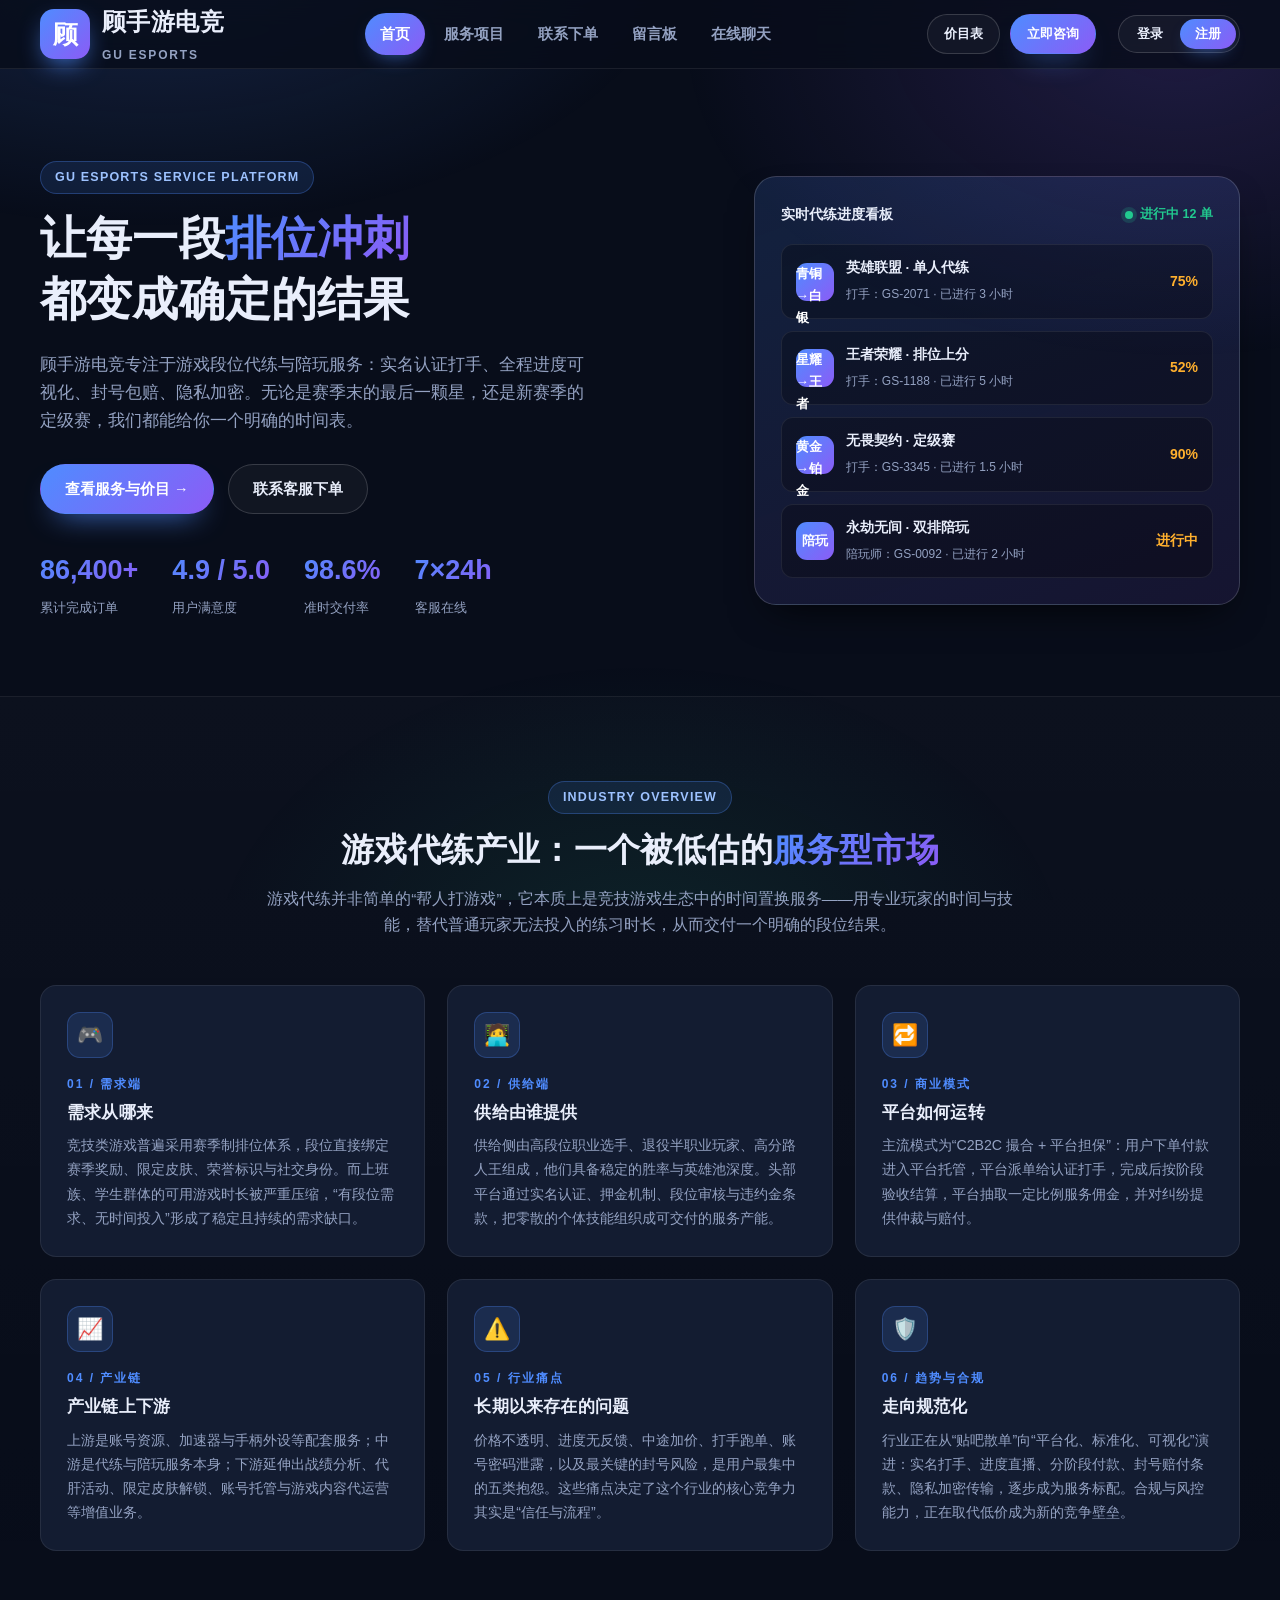
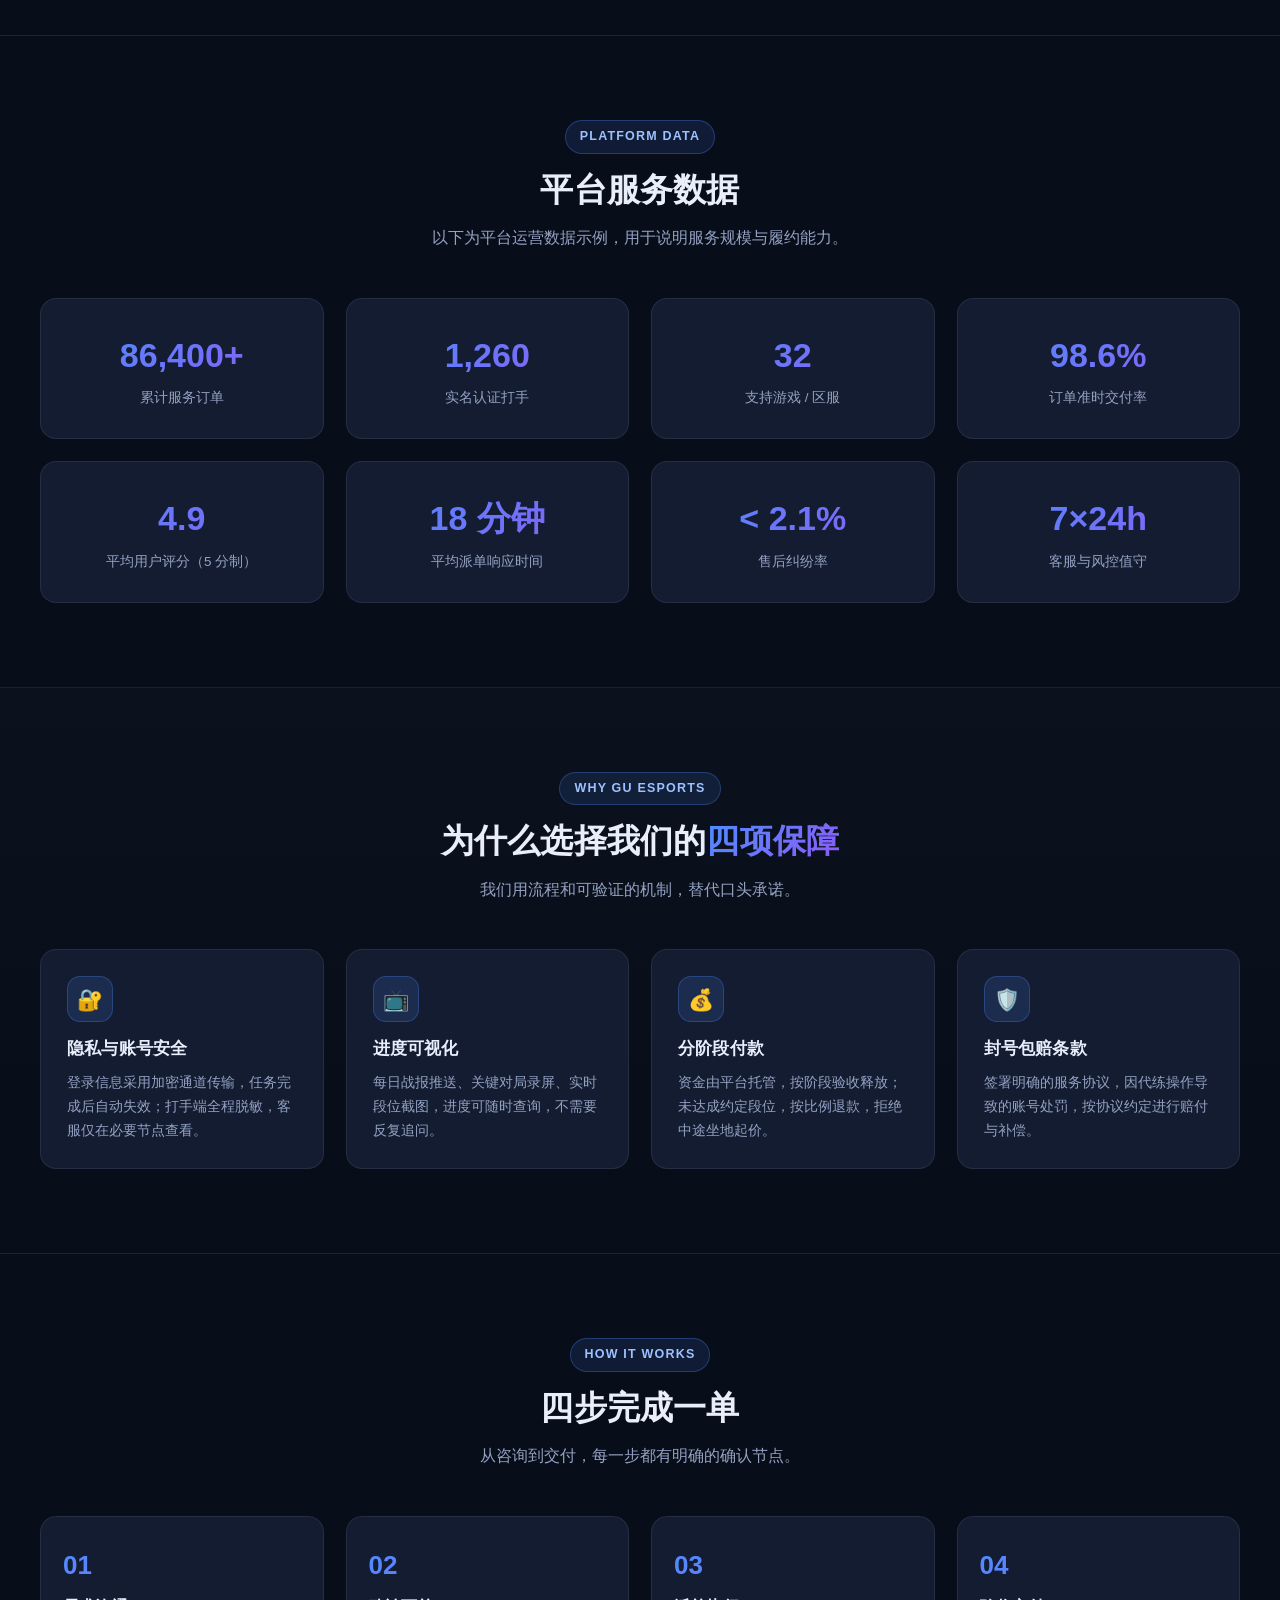
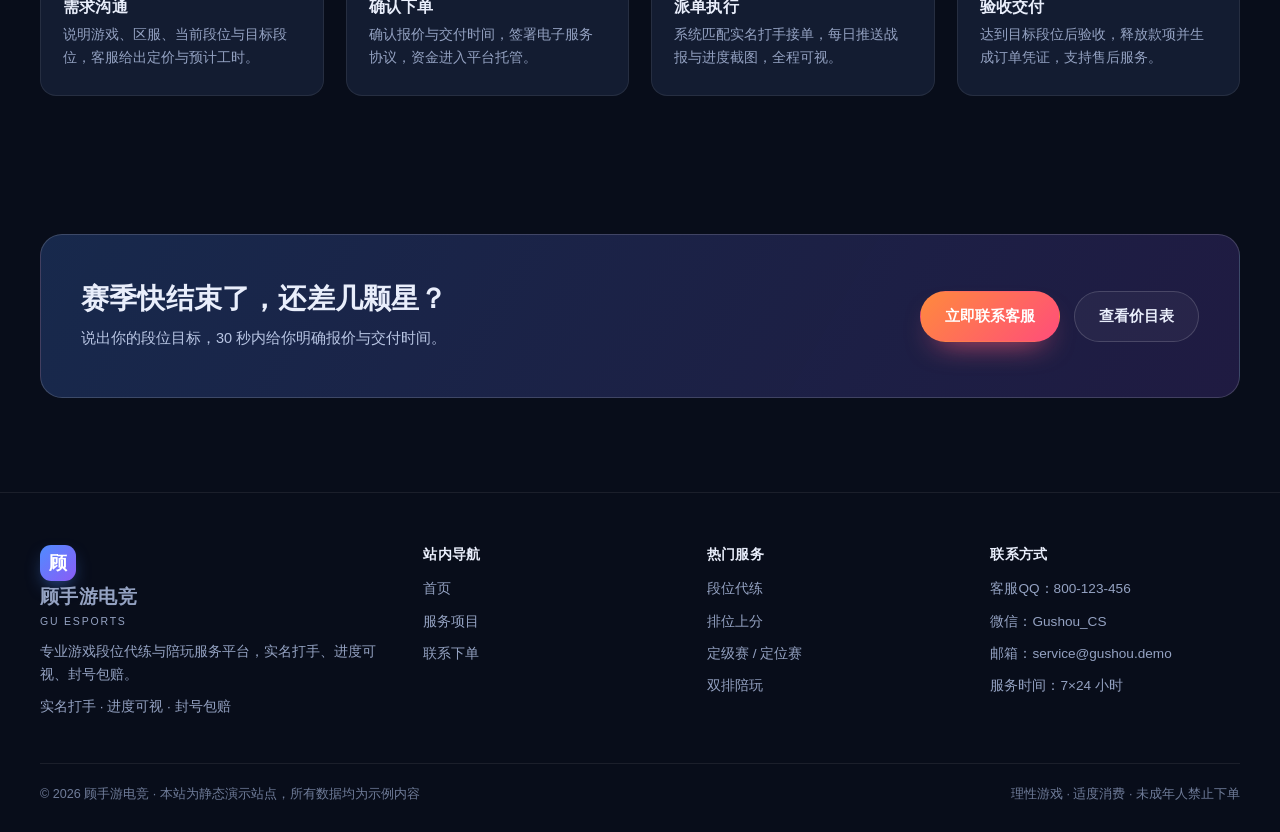
==== commit 22d8a5f0: "fix(mobile): CSS 引用加版本参数，绕过浏览器旧缓存（cache-buster）" ====
--- a/index.html
+++ b/index.html
@@ -5,8 +5,8 @@
 <meta name="viewport" content="width=device-width, initial-scale=1">
 <title>顾手游电竞 | 游戏段位代练与陪玩服务平台</title>
 <meta name="description" content="顾手游电竞：实名认证打手、进度可视化、分阶段付款、封号包赔。覆盖英雄联盟、王者荣耀、无畏契约、永劫无间的段位代练与陪玩服务。">
-<link rel="stylesheet" href="assets/css/style.css">
-<link rel="stylesheet" href="assets/css/dynamic.css">
+<link rel="stylesheet" href="assets/css/style.css?v=20261027">
+<link rel="stylesheet" href="assets/css/dynamic.css?v=20261027">
 </head>
 <body data-page="home">
 
--- a/assets/css/style.css
+++ b/assets/css/style.css
@@ -33,7 +33,7 @@
 /* ---------- 基础重置 ---------- */
 * { margin: 0; padding: 0; box-sizing: border-box; }
 
-html { scroll-behavior: smooth; }
+html { scroll-behavior: smooth; overflow-x: hidden; max-width: 100%; }
 
 body {
   font-family: "Segoe UI", "Microsoft YaHei", "PingFang SC", "Hiragino Sans GB", Arial, sans-serif;
@@ -84,7 +84,11 @@
   gap: 20px;
 }
 
-.logo { display: flex; align-items: center; gap: 12px; font-weight: 800; font-size: 24px; letter-spacing: 0.4px; }
+.logo {
+  display: flex; align-items: center; gap: 12px;
+  font-weight: 800; font-size: 24px; letter-spacing: 0.4px;
+  flex-shrink: 0; min-width: 0;
+}
 
 .logo-mark {
   width: 50px; height: 50px;
@@ -101,6 +105,8 @@
 
 /* 备用图形 logo（当前品牌标识使用「顾」字，如需换回图标可放回 svg） */
 .logo-mark svg { width: 20px; height: 20px; fill: #fff; }
+/* 品牌文字保护：超长品牌名省略而非撑宽/溢出，避免与图标或右侧按钮重叠 */
+.logo > span { min-width: 0; white-space: nowrap; overflow: hidden; text-overflow: ellipsis; }
 .logo span small { display: block; font-size: 12px; font-weight: 600; color: var(--muted); letter-spacing: 1.8px; margin-top: 2px; }
 
 .nav-links { display: flex; align-items: center; gap: 4px; }
@@ -639,7 +645,7 @@
 
 @media (max-width: 820px) {
   .nav-links {
-    position: absolute; top: 68px; left: 0; right: 0;
+    position: absolute; top: var(--nav-h, 68px); left: 0; right: 0;
     flex-direction: column; align-items: stretch; gap: 4px;
     padding: 12px 20px 18px;
     background: rgba(9, 14, 26, 0.98);
@@ -647,8 +653,29 @@
     display: none;
   }
   .nav-links.open { display: flex; }
-  .nav-links a { border-radius: 10px; }
-  .nav-toggle { display: grid; place-items: center; }
+  .nav-links a { border-radius: 10px; padding: 12px 15px; }
+  .nav-toggle { display: grid; place-items: center; flex: none; }
+  /* 窄屏导航：收起静态按钮，仅保留用户区+菜单，避免挤压溢出与下拉遮挡 */
+  .nav-wrap { gap: 10px; }
+  .nav-actions { gap: 6px; }
+  .nav-actions > a.btn { display: none; }
+  #userArea { margin-left: 0; }
+  /* 顶部品牌压缩，避免小屏溢出 */
+  .logo { gap: 8px; font-size: 20px; }
+  .logo-mark { width: 40px; height: 40px; font-size: 20px; border-radius: 11px; box-shadow: 0 6px 14px -10px rgba(79, 140, 255, 0.9); }
+  /* 触控与字号：移动端关键控件抬升 */
+  .tab { min-height: 40px; }
+  .faq-q { min-height: 52px; }
+  .field label { font-size: 14px; }
+  .toolbar input, .toolbar select { font-size: 14px; }
+  /* 后台顶栏窄屏压缩 */
+  .admin-topbar { padding: 0 12px; gap: 10px; }
+  .admin-topbar #nowText { display: none; }
+  .admin-user { gap: 8px; }
+  .admin-user .btn { padding: 7px 10px; font-size: 13px; }
+  /* 后台外观设置取色器窄屏加大触控 */
+  .admin-page .dec-color input[type="color"] { height: 38px; }
+  /* 原有规则 */
   .grid-3, .grid-2 { grid-template-columns: 1fr; }
   .form-grid { grid-template-columns: 1fr; }
   .section { padding: 62px 0; }
@@ -662,4 +689,24 @@
   .hero-stats { gap: 22px; }
   .footer-grid { grid-template-columns: 1fr; }
   .logo span small { display: none; }
-}
+  /* 手机端大标题收敛：避免 46px 级标题在窄屏视觉突兀或撑出 */
+  .hero h1 { font-size: calc(var(--h1-size) * 0.72); overflow-wrap: break-word; word-break: break-word; max-width: 100%; }
+}
+
+@media (max-width: 380px) {
+  .hero h1 { font-size: calc(var(--h1-size) * 0.68); }
+  /* 极窄屏：品牌区进一步压缩，避免图标与文字/右侧按钮重叠 */
+  .logo { gap: 6px; font-size: 17px; letter-spacing: 0.2px; }
+  .logo-mark { width: 34px; height: 34px; font-size: 17px; border-radius: 9px; }
+  .nav-wrap { gap: 6px; }
+  .hero-stats { gap: 16px; }
+  .hero-stats .stat b { font-size: 23px; }
+  .metric b { font-size: 30px; }
+  .section-title { font-size: calc(var(--h1-size) * 0.62); }
+  .hero-visual { padding: 18px; }
+  .cta-band { padding: 26px 18px; }
+  .page-head { padding: 46px 0 34px; }
+  .page-head h1 { font-size: 26px; }
+  .to-top { right: 14px; bottom: 14px; }
+  .modal-mask { padding: 12px; }
+}
--- a/assets/css/dynamic.css
+++ b/assets/css/dynamic.css
@@ -310,6 +310,19 @@
   #userArea { margin-left: 0; }
   .gb-modal { max-width: 100%; }
   .gb-chat-wrap { height: 72vh; }
+  /* 窄屏：登录/注册/个人中心按钮加大触控与字号 */
+  .gb-auth-link, .gb-auth-cta, .gb-user-chip { font-size: 14px; padding: 6px 11px; min-height: 38px; }
+  .gb-modal-mask { padding: 14px; }
+  .gb-modal-body { padding: 16px; }
+  .gb-modal-foot { padding: 12px 16px; }
+  .gb-chat-input { padding: 10px; }
+  .gb-chat-input textarea { height: 44px; }
+  .gb-chat-msg { max-width: 88%; }
+}
+
+@media (max-width: 380px) {
+  .gb-auth-link, .gb-auth-cta { padding: 6px 9px; }
+  .gb-user-chip { max-width: 110px; }
 }
 
 /* ---------------- 输入框配色统一（防止文字与背景冲突） ---------------- */
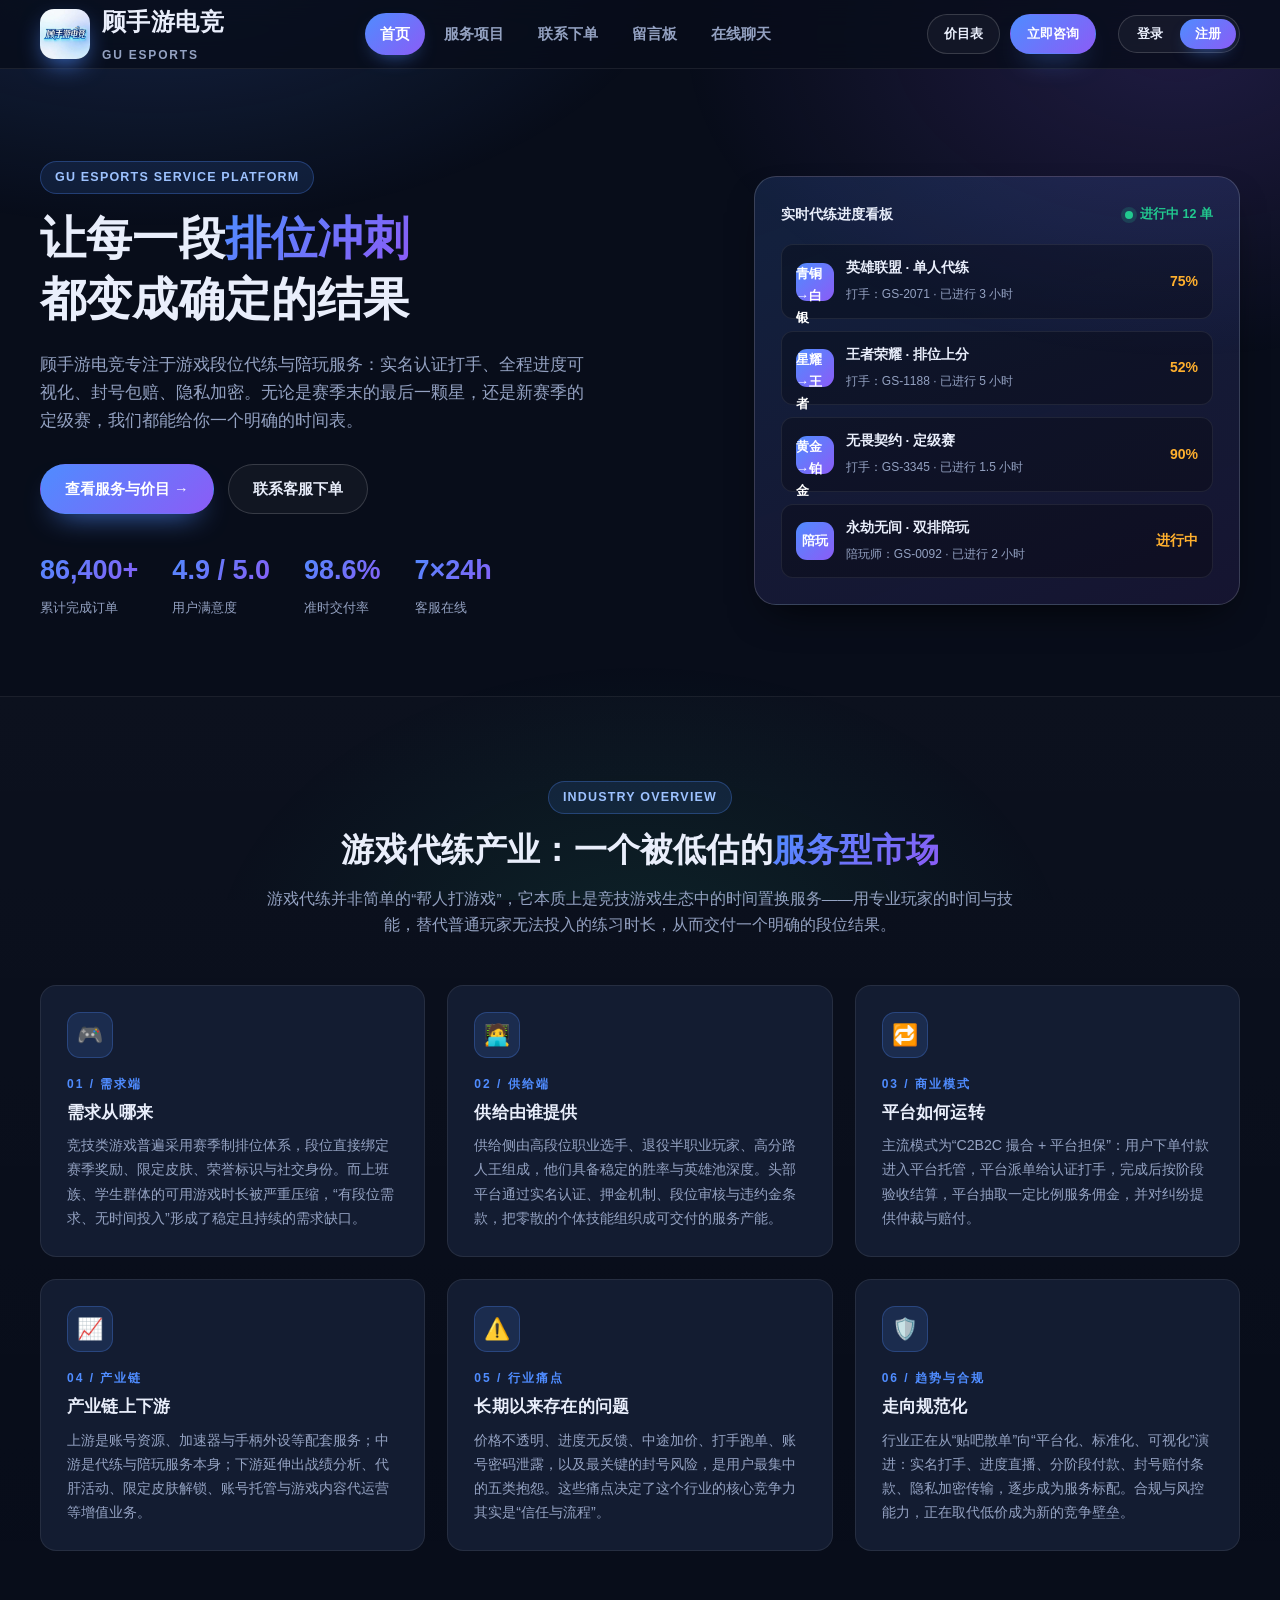
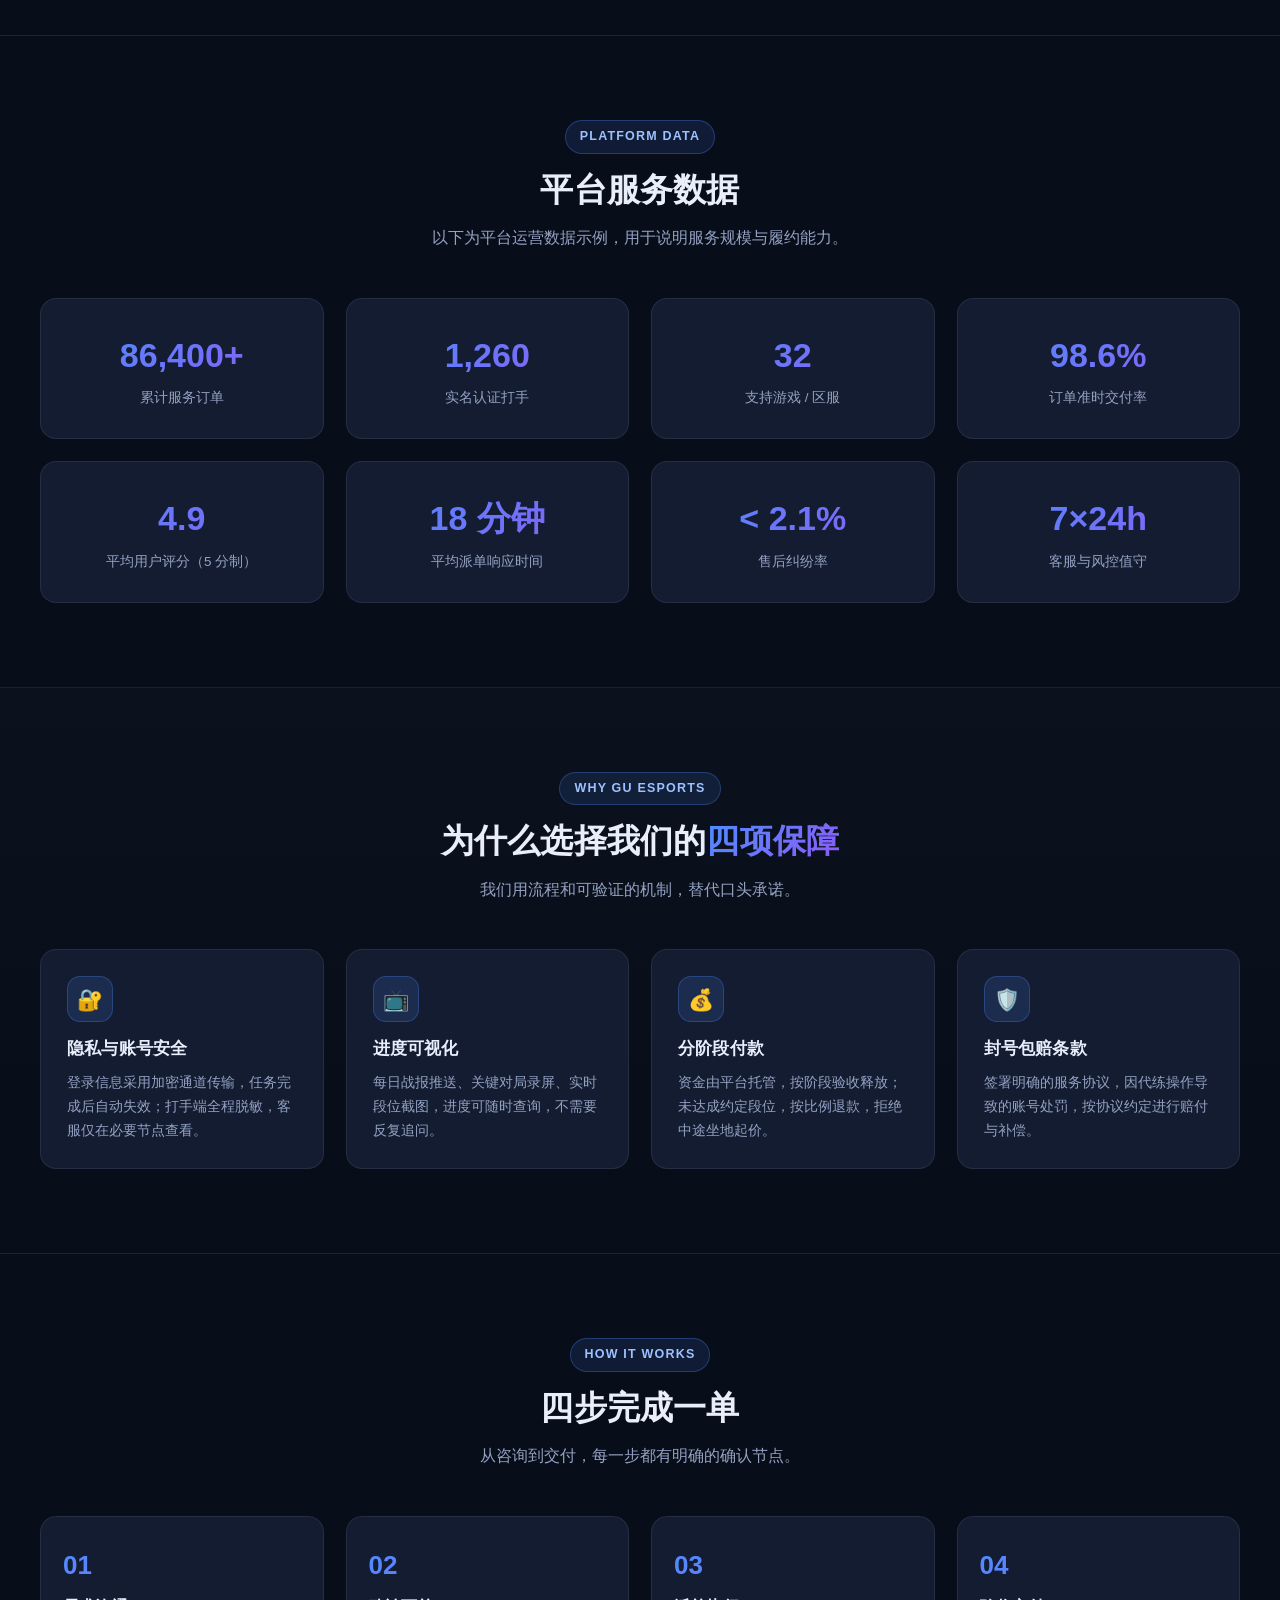
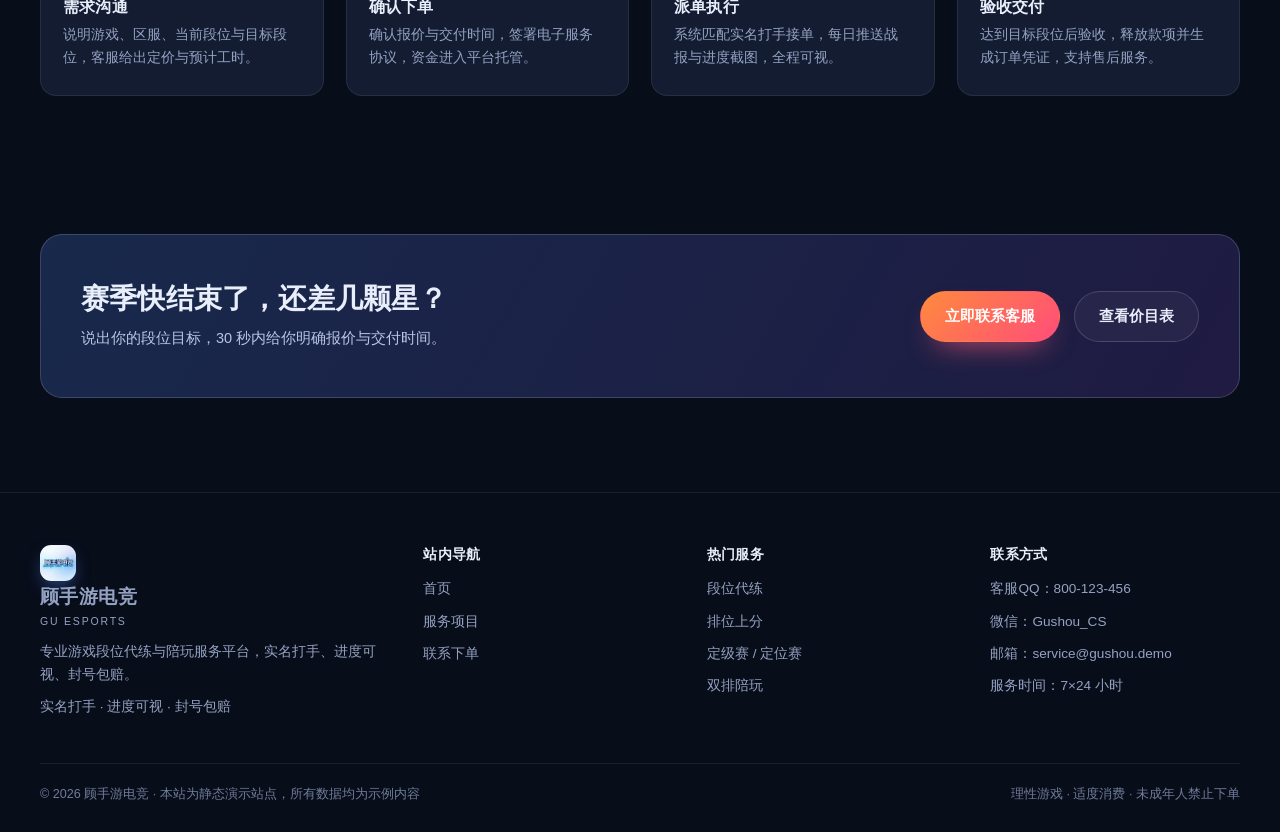
==== commit ca34e4c0: "更换品牌logo为图片版（顾手游电竞+机器人），全站导航/页脚生效，响应式适配，CSS缓存参数v20261028" ====
--- a/index.html
+++ b/index.html
@@ -1,172 +1,172 @@
-<!DOCTYPE html>
-<html lang="zh-CN">
-<head>
-<meta charset="UTF-8">
-<meta name="viewport" content="width=device-width, initial-scale=1">
-<title>顾手游电竞 | 游戏段位代练与陪玩服务平台</title>
-<meta name="description" content="顾手游电竞：实名认证打手、进度可视化、分阶段付款、封号包赔。覆盖英雄联盟、王者荣耀、无畏契约、永劫无间的段位代练与陪玩服务。">
-<link rel="stylesheet" href="assets/css/style.css?v=20261027">
-<link rel="stylesheet" href="assets/css/dynamic.css?v=20261027">
-</head>
-<body data-page="home">
-
-<!-- ================= 顶部导航 ================= -->
-<header class="site-header">
-  <div class="container nav-wrap">
-    <a class="logo" href="index.html">
-      <span class="logo-mark">顾</span>
-      <span><span data-gb-text="brand.name">顾手游电竞</span><small data-gb-text="brand.short">GU ESPORTS</small></span>
-    </a>
-
-    <nav class="nav-links">
-      <a href="index.html" class="active">首页</a>
-      <a href="services.html">服务项目</a>
-      <a href="contact.html">联系下单</a>
-      <a href="guestbook.html">留言板</a>
-      <a href="chat.html">在线聊天</a>
-          </nav>
-
-    <div class="nav-actions">
-      <a class="btn btn-ghost btn-sm" href="services.html">价目表</a>
-      <a class="btn btn-primary btn-sm" href="contact.html">立即咨询</a>
-      <div id="userArea"></div>
-    </div>
-
-    <button class="nav-toggle" aria-label="菜单">☰</button>
-  </div>
-</header>
-
-<main>
-
-  <!-- ================= Hero ================= -->
-  <section class="hero" data-section="hero">
-    <div class="container hero-grid">
-      <div class="reveal">
-        <span class="eyebrow" data-gb-text="hero.eyebrow">GU ESPORTS SERVICE PLATFORM</span>
-        <h1 data-gb-html="hero.titleHtml">让每一段<span class="grad-text">排位冲刺</span><br>都变成确定的结果</h1>
-        <p class="lead" data-gb-text="hero.lead">顾手游电竞专注于游戏段位代练与陪玩服务：实名认证打手、全程进度可视化、封号包赔、隐私加密。</p>
-        <div class="hero-cta">
-          <a class="btn btn-primary" href="services.html" data-gb-text="hero.primaryText">查看服务与价目 →</a>
-          <a class="btn btn-ghost" href="contact.html" data-gb-text="hero.secondaryText">联系客服下单</a>
-        </div>
-        <div class="hero-stats" data-gb-list="hero.stats" data-gb-tpl="stat"></div>
-      </div>
-
-      <div class="hero-visual reveal">
-        <div class="vs-head">
-          <b data-gb-text="hero.boardTitle">实时代练进度看板</b>
-          <span class="live-dot"><i></i><span data-gb-text="hero.boardLive">进行中 12 单</span></span>
-        </div>
-        <div class="rank-row" data-gb-list="hero.board" data-gb-tpl="progress"></div>
-      </div>
-    </div>
-  </section>
-
-  <!-- ================= 产业介绍 ================= -->
-  <section class="section section-alt" id="industry" data-section="industry">
-    <div class="container">
-      <div class="section-head">
-        <span class="eyebrow" data-gb-text="industry.eyebrow">INDUSTRY OVERVIEW</span>
-        <h2 class="section-title" data-gb-html="industry.titleHtml">游戏代练产业：一个被低估的<span class="grad-text">服务型市场</span></h2>
-        <p class="section-desc" data-gb-text="industry.desc">游戏代练并非简单的“帮人打游戏”，它本质上是竞技游戏生态中的时间置换服务。</p>
-      </div>
-      <div class="grid grid-3" data-gb-list="industry.cards" data-gb-tpl="industryCard"></div>
-    </div>
-  </section>
-
-  <!-- ================= 平台数据 ================= -->
-  <section class="section" data-section="metrics">
-    <div class="container">
-      <div class="section-head">
-        <span class="eyebrow">PLATFORM DATA</span>
-        <h2 class="section-title">平台服务数据</h2>
-        <p class="section-desc">以下为平台运营数据示例，用于说明服务规模与履约能力。</p>
-      </div>
-      <div class="grid grid-4" data-gb-list="metrics" data-gb-tpl="metric"></div>
-    </div>
-  </section>
-
-  <!-- ================= 核心优势 ================= -->
-  <section class="section section-alt" data-section="advantages">
-    <div class="container">
-      <div class="section-head">
-        <span class="eyebrow" data-gb-text="advantages.eyebrow">WHY GU ESPORTS</span>
-        <h2 class="section-title" data-gb-html="advantages.titleHtml">为什么选择我们的<span class="grad-text">四项保障</span></h2>
-        <p class="section-desc" data-gb-text="advantages.desc">我们用流程和可验证的机制，替代口头承诺。</p>
-      </div>
-      <div class="grid grid-4" data-gb-list="advantages.items" data-gb-tpl="advantage"></div>
-    </div>
-  </section>
-
-  <!-- ================= 服务流程 ================= -->
-  <section class="section" data-section="steps">
-    <div class="container">
-      <div class="section-head">
-        <span class="eyebrow" data-gb-text="steps.eyebrow">HOW IT WORKS</span>
-        <h2 class="section-title" data-gb-text="steps.title">四步完成一单</h2>
-        <p class="section-desc" data-gb-text="steps.desc">从咨询到交付，每一步都有明确的确认节点。</p>
-      </div>
-      <div class="steps" data-gb-list="steps.items" data-gb-tpl="step"></div>
-    </div>
-  </section>
-
-  <!-- ================= CTA ================= -->
-  <section class="section-sm" data-section="cta">
-    <div class="container">
-      <div class="cta-band">
-        <div>
-          <h2 data-gb-text="cta.home.title">赛季快结束了，还差几颗星？</h2>
-          <p data-gb-text="cta.home.desc">说出你的段位目标，30 秒内给你明确报价与交付时间。</p>
-        </div>
-        <div class="hero-cta" style="margin:0">
-          <a class="btn btn-warm" href="contact.html" data-gb-text="cta.home.primaryText">立即联系客服</a>
-          <a class="btn btn-ghost" href="services.html" data-gb-text="cta.home.secondaryText">查看价目表</a>
-        </div>
-      </div>
-    </div>
-  </section>
-
-</main>
-
-<!-- ================= 页脚 ================= -->
-<footer class="site-footer">
-  <div class="container footer-grid">
-    <div>
-      <a class="logo" href="index.html">
-        <span class="logo-mark">顾</span>
-        <span><span data-gb-text="brand.name">顾手游电竞</span><small data-gb-text="brand.short">GU ESPORTS</small></span>
-      </a>
-      <p class="footer-desc" data-gb-text="brand.footerDesc">专业游戏段位代练与陪玩服务平台，实名打手、进度可视、封号包赔。</p>
-      <p class="footer-slogan" data-gb-text="brand.slogan">实名打手 · 进度可视 · 封号包赔</p>
-    </div>
-
-    <div>
-      <h4>站内导航</h4>
-      <div class="footer-links" data-gb-list="footer.nav" data-gb-tpl="footerNav"></div>
-    </div>
-
-    <div>
-      <h4>热门服务</h4>
-      <div class="footer-links" data-gb-list="footer.services" data-gb-tpl="footerPlain"></div>
-    </div>
-
-    <div>
-      <h4>联系方式</h4>
-      <div class="footer-links" data-gb-list="footer.contactLines" data-gb-tpl="footerPlain"></div>
-    </div>
-  </div>
-
-  <div class="container footer-bottom">
-    <span data-gb-text="footer.copyright">© 2026 顾手游电竞 · 本站为静态演示站点</span>
-    <span data-gb-text="footer.tip">理性游戏 · 适度消费 · 未成年人禁止下单</span>
-  </div>
-</footer>
-
-<button class="to-top" aria-label="返回顶部">↑</button>
-
-<script src="assets/js/site-data.js"></script>
-<script src="assets/js/api-client.js"></script>
-<script src="assets/js/user-auth.js"></script>
-<script src="assets/js/main.js"></script>
-</body>
-</html>
+<!DOCTYPE html>
+<html lang="zh-CN">
+<head>
+<meta charset="UTF-8">
+<meta name="viewport" content="width=device-width, initial-scale=1">
+<title>顾手游电竞 | 游戏段位代练与陪玩服务平台</title>
+<meta name="description" content="顾手游电竞：实名认证打手、进度可视化、分阶段付款、封号包赔。覆盖英雄联盟、王者荣耀、无畏契约、永劫无间的段位代练与陪玩服务。">
+<link rel="stylesheet" href="assets/css/style.css?v=20261028">
+<link rel="stylesheet" href="assets/css/dynamic.css?v=20261028">
+</head>
+<body data-page="home">
+
+<!-- ================= 顶部导航 ================= -->
+<header class="site-header">
+  <div class="container nav-wrap">
+    <a class="logo" href="index.html">
+      <img class="logo-mark" src="assets/images/logo.jpg" alt="顾手游电竞">
+      <span><span data-gb-text="brand.name">顾手游电竞</span><small data-gb-text="brand.short">GU ESPORTS</small></span>
+    </a>
+
+    <nav class="nav-links">
+      <a href="index.html" class="active">首页</a>
+      <a href="services.html">服务项目</a>
+      <a href="contact.html">联系下单</a>
+      <a href="guestbook.html">留言板</a>
+      <a href="chat.html">在线聊天</a>
+          </nav>
+
+    <div class="nav-actions">
+      <a class="btn btn-ghost btn-sm" href="services.html">价目表</a>
+      <a class="btn btn-primary btn-sm" href="contact.html">立即咨询</a>
+      <div id="userArea"></div>
+    </div>
+
+    <button class="nav-toggle" aria-label="菜单">☰</button>
+  </div>
+</header>
+
+<main>
+
+  <!-- ================= Hero ================= -->
+  <section class="hero" data-section="hero">
+    <div class="container hero-grid">
+      <div class="reveal">
+        <span class="eyebrow" data-gb-text="hero.eyebrow">GU ESPORTS SERVICE PLATFORM</span>
+        <h1 data-gb-html="hero.titleHtml">让每一段<span class="grad-text">排位冲刺</span><br>都变成确定的结果</h1>
+        <p class="lead" data-gb-text="hero.lead">顾手游电竞专注于游戏段位代练与陪玩服务：实名认证打手、全程进度可视化、封号包赔、隐私加密。</p>
+        <div class="hero-cta">
+          <a class="btn btn-primary" href="services.html" data-gb-text="hero.primaryText">查看服务与价目 →</a>
+          <a class="btn btn-ghost" href="contact.html" data-gb-text="hero.secondaryText">联系客服下单</a>
+        </div>
+        <div class="hero-stats" data-gb-list="hero.stats" data-gb-tpl="stat"></div>
+      </div>
+
+      <div class="hero-visual reveal">
+        <div class="vs-head">
+          <b data-gb-text="hero.boardTitle">实时代练进度看板</b>
+          <span class="live-dot"><i></i><span data-gb-text="hero.boardLive">进行中 12 单</span></span>
+        </div>
+        <div class="rank-row" data-gb-list="hero.board" data-gb-tpl="progress"></div>
+      </div>
+    </div>
+  </section>
+
+  <!-- ================= 产业介绍 ================= -->
+  <section class="section section-alt" id="industry" data-section="industry">
+    <div class="container">
+      <div class="section-head">
+        <span class="eyebrow" data-gb-text="industry.eyebrow">INDUSTRY OVERVIEW</span>
+        <h2 class="section-title" data-gb-html="industry.titleHtml">游戏代练产业：一个被低估的<span class="grad-text">服务型市场</span></h2>
+        <p class="section-desc" data-gb-text="industry.desc">游戏代练并非简单的“帮人打游戏”，它本质上是竞技游戏生态中的时间置换服务。</p>
+      </div>
+      <div class="grid grid-3" data-gb-list="industry.cards" data-gb-tpl="industryCard"></div>
+    </div>
+  </section>
+
+  <!-- ================= 平台数据 ================= -->
+  <section class="section" data-section="metrics">
+    <div class="container">
+      <div class="section-head">
+        <span class="eyebrow">PLATFORM DATA</span>
+        <h2 class="section-title">平台服务数据</h2>
+        <p class="section-desc">以下为平台运营数据示例，用于说明服务规模与履约能力。</p>
+      </div>
+      <div class="grid grid-4" data-gb-list="metrics" data-gb-tpl="metric"></div>
+    </div>
+  </section>
+
+  <!-- ================= 核心优势 ================= -->
+  <section class="section section-alt" data-section="advantages">
+    <div class="container">
+      <div class="section-head">
+        <span class="eyebrow" data-gb-text="advantages.eyebrow">WHY GU ESPORTS</span>
+        <h2 class="section-title" data-gb-html="advantages.titleHtml">为什么选择我们的<span class="grad-text">四项保障</span></h2>
+        <p class="section-desc" data-gb-text="advantages.desc">我们用流程和可验证的机制，替代口头承诺。</p>
+      </div>
+      <div class="grid grid-4" data-gb-list="advantages.items" data-gb-tpl="advantage"></div>
+    </div>
+  </section>
+
+  <!-- ================= 服务流程 ================= -->
+  <section class="section" data-section="steps">
+    <div class="container">
+      <div class="section-head">
+        <span class="eyebrow" data-gb-text="steps.eyebrow">HOW IT WORKS</span>
+        <h2 class="section-title" data-gb-text="steps.title">四步完成一单</h2>
+        <p class="section-desc" data-gb-text="steps.desc">从咨询到交付，每一步都有明确的确认节点。</p>
+      </div>
+      <div class="steps" data-gb-list="steps.items" data-gb-tpl="step"></div>
+    </div>
+  </section>
+
+  <!-- ================= CTA ================= -->
+  <section class="section-sm" data-section="cta">
+    <div class="container">
+      <div class="cta-band">
+        <div>
+          <h2 data-gb-text="cta.home.title">赛季快结束了，还差几颗星？</h2>
+          <p data-gb-text="cta.home.desc">说出你的段位目标，30 秒内给你明确报价与交付时间。</p>
+        </div>
+        <div class="hero-cta" style="margin:0">
+          <a class="btn btn-warm" href="contact.html" data-gb-text="cta.home.primaryText">立即联系客服</a>
+          <a class="btn btn-ghost" href="services.html" data-gb-text="cta.home.secondaryText">查看价目表</a>
+        </div>
+      </div>
+    </div>
+  </section>
+
+</main>
+
+<!-- ================= 页脚 ================= -->
+<footer class="site-footer">
+  <div class="container footer-grid">
+    <div>
+      <a class="logo" href="index.html">
+        <img class="logo-mark" src="assets/images/logo.jpg" alt="顾手游电竞">
+        <span><span data-gb-text="brand.name">顾手游电竞</span><small data-gb-text="brand.short">GU ESPORTS</small></span>
+      </a>
+      <p class="footer-desc" data-gb-text="brand.footerDesc">专业游戏段位代练与陪玩服务平台，实名打手、进度可视、封号包赔。</p>
+      <p class="footer-slogan" data-gb-text="brand.slogan">实名打手 · 进度可视 · 封号包赔</p>
+    </div>
+
+    <div>
+      <h4>站内导航</h4>
+      <div class="footer-links" data-gb-list="footer.nav" data-gb-tpl="footerNav"></div>
+    </div>
+
+    <div>
+      <h4>热门服务</h4>
+      <div class="footer-links" data-gb-list="footer.services" data-gb-tpl="footerPlain"></div>
+    </div>
+
+    <div>
+      <h4>联系方式</h4>
+      <div class="footer-links" data-gb-list="footer.contactLines" data-gb-tpl="footerPlain"></div>
+    </div>
+  </div>
+
+  <div class="container footer-bottom">
+    <span data-gb-text="footer.copyright">© 2026 顾手游电竞 · 本站为静态演示站点</span>
+    <span data-gb-text="footer.tip">理性游戏 · 适度消费 · 未成年人禁止下单</span>
+  </div>
+</footer>
+
+<button class="to-top" aria-label="返回顶部">↑</button>
+
+<script src="assets/js/site-data.js"></script>
+<script src="assets/js/api-client.js"></script>
+<script src="assets/js/user-auth.js"></script>
+<script src="assets/js/main.js"></script>
+</body>
+</html>
--- a/assets/css/style.css
+++ b/assets/css/style.css
@@ -444,7 +444,7 @@
 .site-footer { border-top: 1px solid var(--line); padding: 52px 0 26px; margin-top: 40px; position: relative; z-index: 1; }
 /* 页脚品牌保持原尺寸，避免顶部品牌放大后失衡 */
 .site-footer .logo { font-size: 19px; gap: 10px; }
-.site-footer .logo-mark { width: 36px; height: 36px; font-size: 18px; border-radius: 11px; box-shadow: 0 8px 20px -8px rgba(79, 140, 255, 0.9); }
+.site-footer .logo-mark, .site-footer img.logo-mark { width: 36px; height: 36px; font-size: 18px; border-radius: 11px; box-shadow: 0 8px 20px -8px rgba(79, 140, 255, 0.9); object-fit: cover; object-position: center; }
 .site-footer .logo span small { font-size: 10.5px; font-weight: 500; margin-top: 0; }
 .footer-grid { display: grid; grid-template-columns: 1.4fr 1fr 1fr 1fr; gap: 34px; margin-bottom: 36px; }
 .footer-grid h4 { font-size: 14px; margin-bottom: 14px; }
@@ -662,7 +662,7 @@
   #userArea { margin-left: 0; }
   /* 顶部品牌压缩，避免小屏溢出 */
   .logo { gap: 8px; font-size: 20px; }
-  .logo-mark { width: 40px; height: 40px; font-size: 20px; border-radius: 11px; box-shadow: 0 6px 14px -10px rgba(79, 140, 255, 0.9); }
+  .logo-mark, img.logo-mark { width: 40px; height: 40px; font-size: 20px; border-radius: 11px; box-shadow: 0 6px 14px -10px rgba(79, 140, 255, 0.9); }
   /* 触控与字号：移动端关键控件抬升 */
   .tab { min-height: 40px; }
   .faq-q { min-height: 52px; }
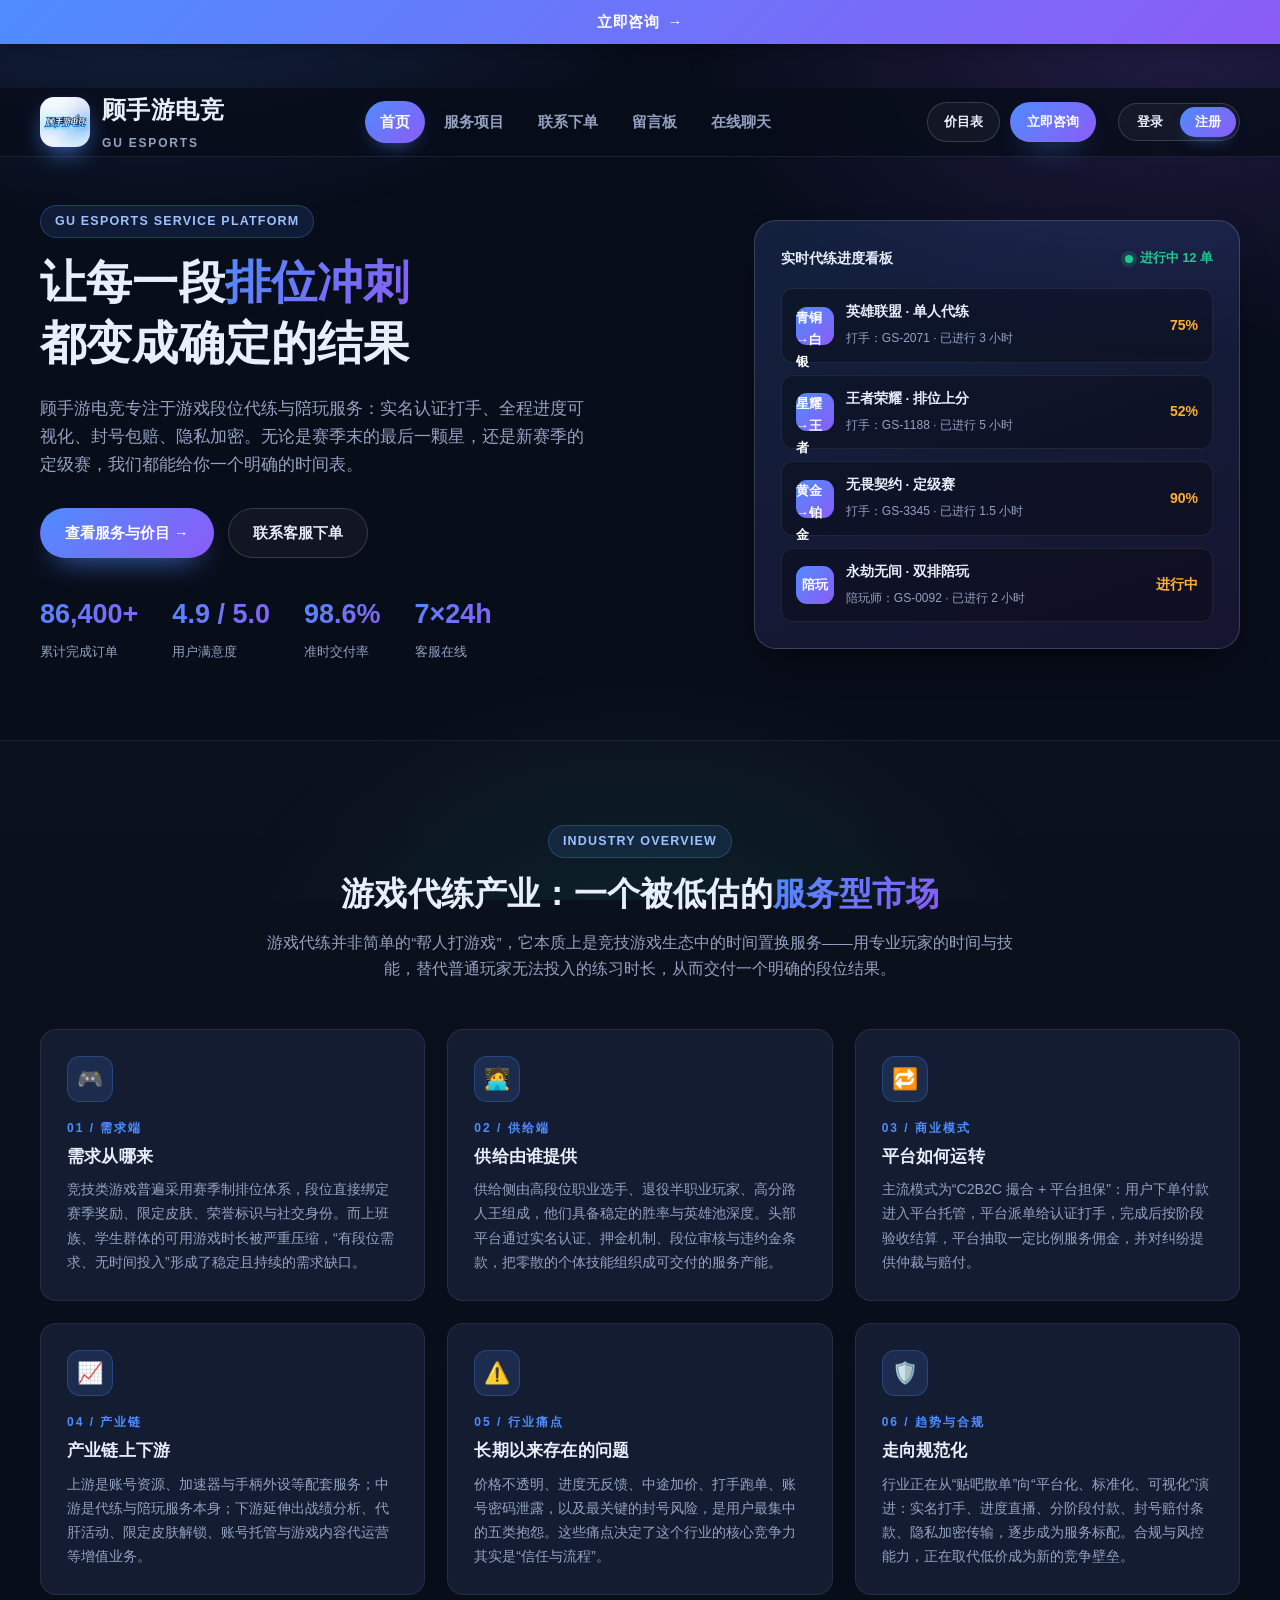
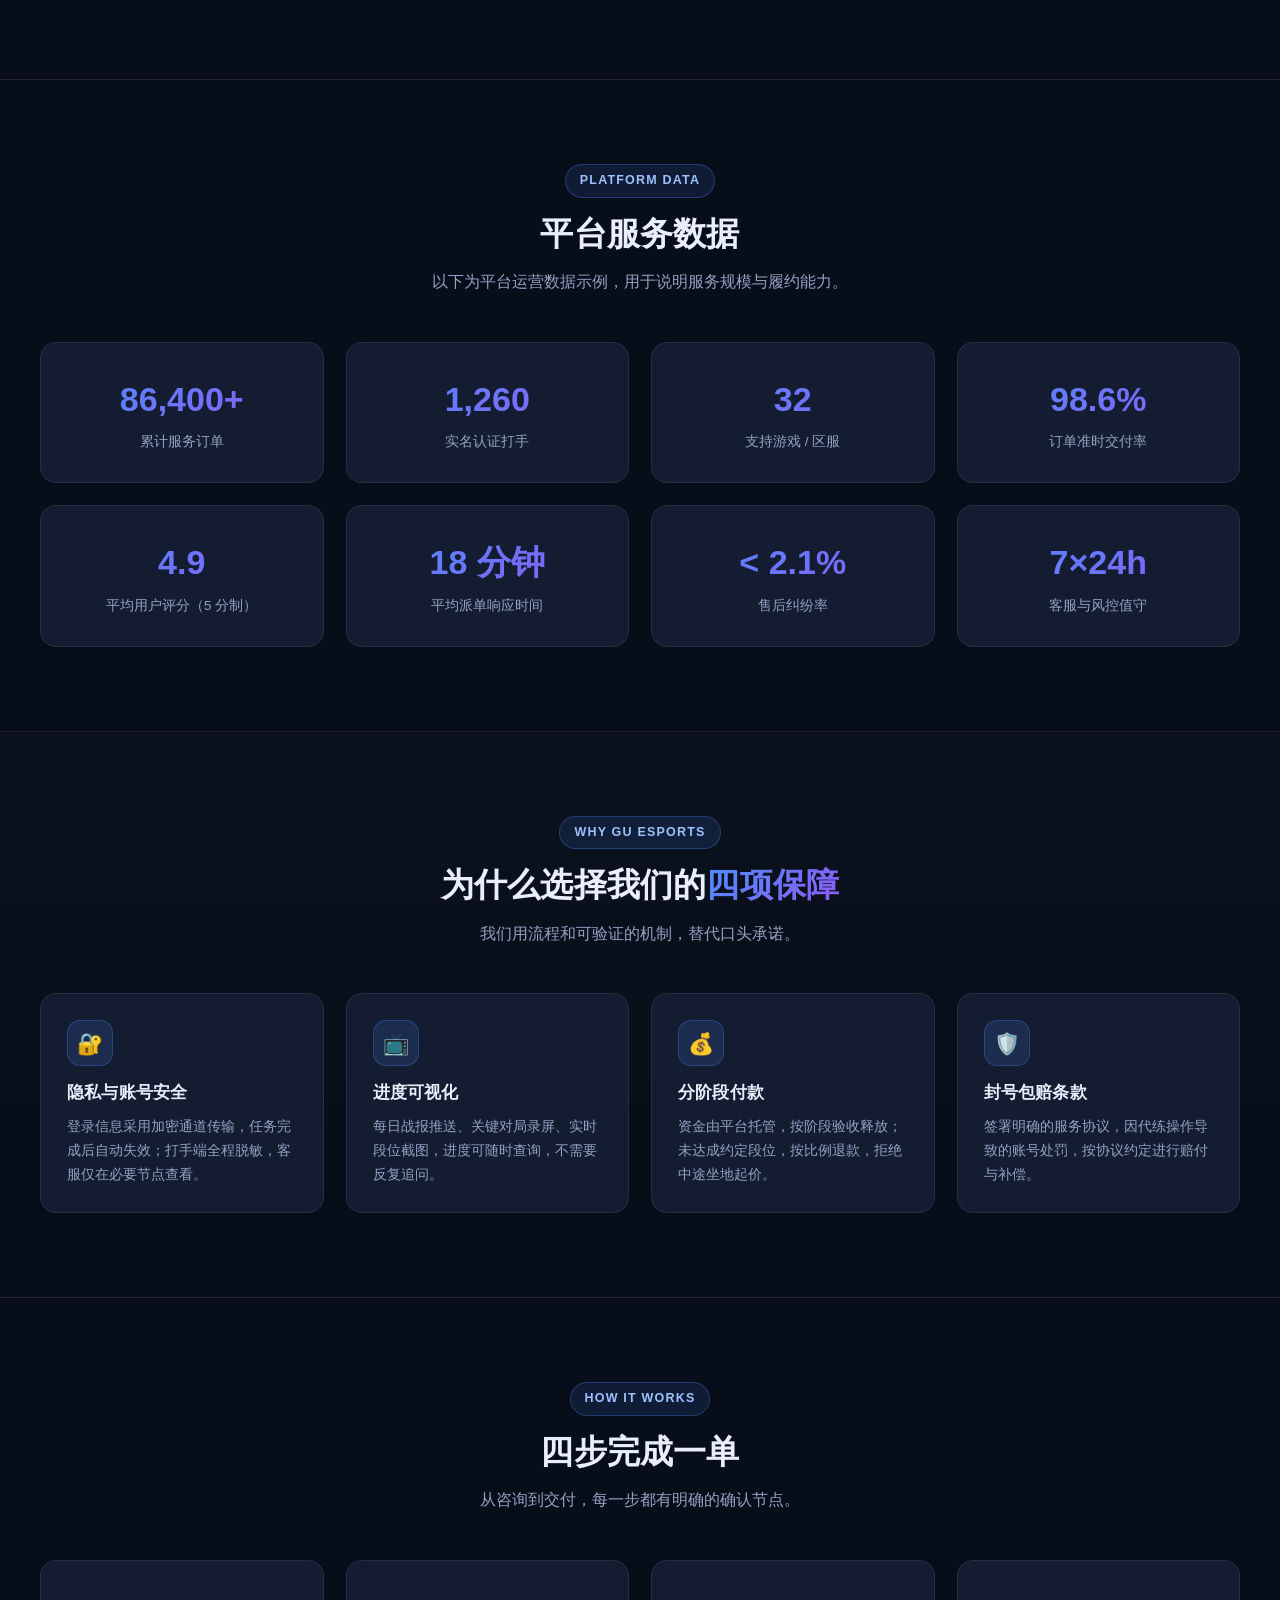
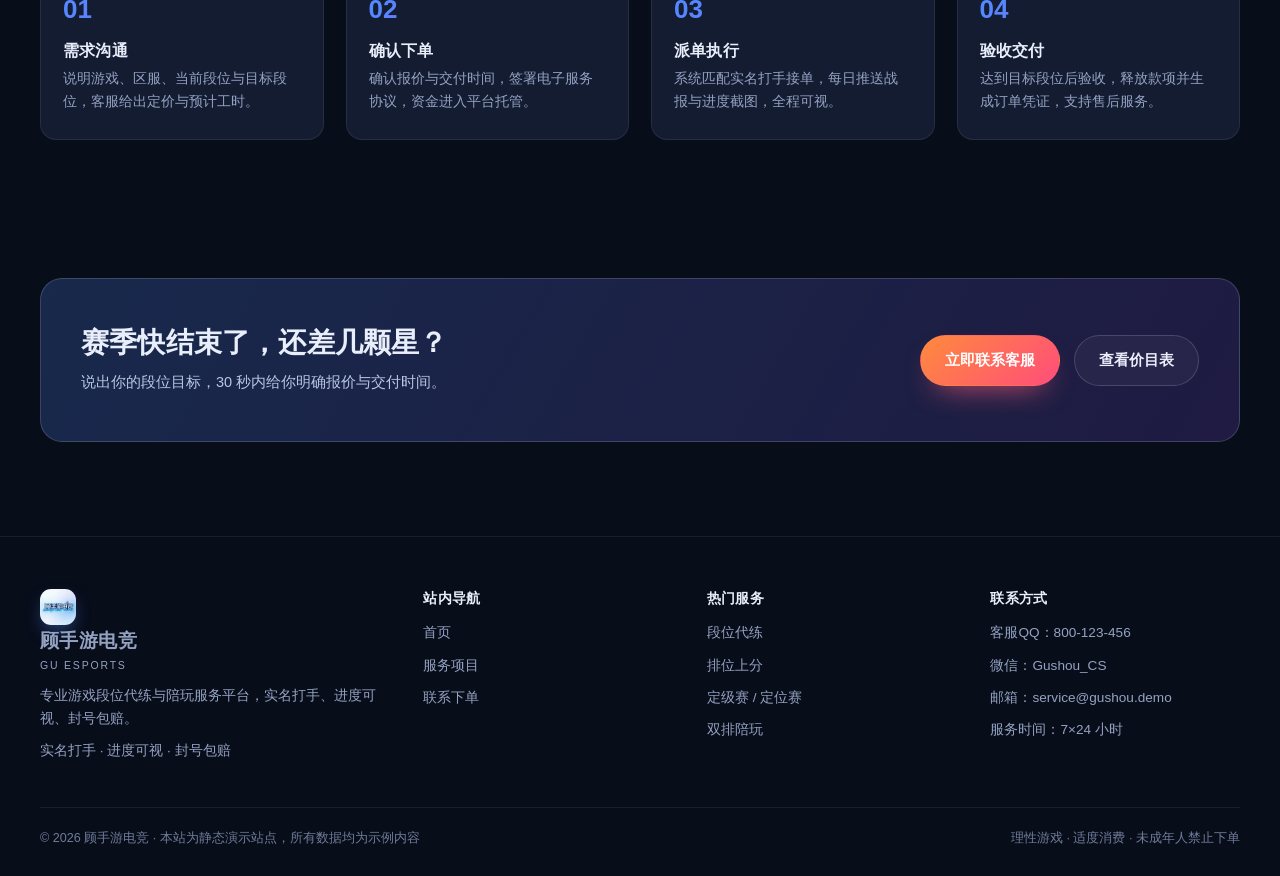
==== commit 51ff7659: "feat(topbar): 五前台页顶部新增固定置顶立即咨询悬浮条，调整导航偏移与CSS版本" ====
--- a/index.html
+++ b/index.html
@@ -1,172 +1,178 @@
-<!DOCTYPE html>
-<html lang="zh-CN">
-<head>
-<meta charset="UTF-8">
-<meta name="viewport" content="width=device-width, initial-scale=1">
-<title>顾手游电竞 | 游戏段位代练与陪玩服务平台</title>
-<meta name="description" content="顾手游电竞：实名认证打手、进度可视化、分阶段付款、封号包赔。覆盖英雄联盟、王者荣耀、无畏契约、永劫无间的段位代练与陪玩服务。">
-<link rel="stylesheet" href="assets/css/style.css?v=20261028">
-<link rel="stylesheet" href="assets/css/dynamic.css?v=20261028">
-</head>
-<body data-page="home">
-
-<!-- ================= 顶部导航 ================= -->
-<header class="site-header">
-  <div class="container nav-wrap">
-    <a class="logo" href="index.html">
-      <img class="logo-mark" src="assets/images/logo.jpg" alt="顾手游电竞">
-      <span><span data-gb-text="brand.name">顾手游电竞</span><small data-gb-text="brand.short">GU ESPORTS</small></span>
-    </a>
-
-    <nav class="nav-links">
-      <a href="index.html" class="active">首页</a>
-      <a href="services.html">服务项目</a>
-      <a href="contact.html">联系下单</a>
-      <a href="guestbook.html">留言板</a>
-      <a href="chat.html">在线聊天</a>
-          </nav>
-
-    <div class="nav-actions">
-      <a class="btn btn-ghost btn-sm" href="services.html">价目表</a>
-      <a class="btn btn-primary btn-sm" href="contact.html">立即咨询</a>
-      <div id="userArea"></div>
-    </div>
-
-    <button class="nav-toggle" aria-label="菜单">☰</button>
-  </div>
-</header>
-
-<main>
-
-  <!-- ================= Hero ================= -->
-  <section class="hero" data-section="hero">
-    <div class="container hero-grid">
-      <div class="reveal">
-        <span class="eyebrow" data-gb-text="hero.eyebrow">GU ESPORTS SERVICE PLATFORM</span>
-        <h1 data-gb-html="hero.titleHtml">让每一段<span class="grad-text">排位冲刺</span><br>都变成确定的结果</h1>
-        <p class="lead" data-gb-text="hero.lead">顾手游电竞专注于游戏段位代练与陪玩服务：实名认证打手、全程进度可视化、封号包赔、隐私加密。</p>
-        <div class="hero-cta">
-          <a class="btn btn-primary" href="services.html" data-gb-text="hero.primaryText">查看服务与价目 →</a>
-          <a class="btn btn-ghost" href="contact.html" data-gb-text="hero.secondaryText">联系客服下单</a>
-        </div>
-        <div class="hero-stats" data-gb-list="hero.stats" data-gb-tpl="stat"></div>
-      </div>
-
-      <div class="hero-visual reveal">
-        <div class="vs-head">
-          <b data-gb-text="hero.boardTitle">实时代练进度看板</b>
-          <span class="live-dot"><i></i><span data-gb-text="hero.boardLive">进行中 12 单</span></span>
-        </div>
-        <div class="rank-row" data-gb-list="hero.board" data-gb-tpl="progress"></div>
-      </div>
-    </div>
-  </section>
-
-  <!-- ================= 产业介绍 ================= -->
-  <section class="section section-alt" id="industry" data-section="industry">
-    <div class="container">
-      <div class="section-head">
-        <span class="eyebrow" data-gb-text="industry.eyebrow">INDUSTRY OVERVIEW</span>
-        <h2 class="section-title" data-gb-html="industry.titleHtml">游戏代练产业：一个被低估的<span class="grad-text">服务型市场</span></h2>
-        <p class="section-desc" data-gb-text="industry.desc">游戏代练并非简单的“帮人打游戏”，它本质上是竞技游戏生态中的时间置换服务。</p>
-      </div>
-      <div class="grid grid-3" data-gb-list="industry.cards" data-gb-tpl="industryCard"></div>
-    </div>
-  </section>
-
-  <!-- ================= 平台数据 ================= -->
-  <section class="section" data-section="metrics">
-    <div class="container">
-      <div class="section-head">
-        <span class="eyebrow">PLATFORM DATA</span>
-        <h2 class="section-title">平台服务数据</h2>
-        <p class="section-desc">以下为平台运营数据示例，用于说明服务规模与履约能力。</p>
-      </div>
-      <div class="grid grid-4" data-gb-list="metrics" data-gb-tpl="metric"></div>
-    </div>
-  </section>
-
-  <!-- ================= 核心优势 ================= -->
-  <section class="section section-alt" data-section="advantages">
-    <div class="container">
-      <div class="section-head">
-        <span class="eyebrow" data-gb-text="advantages.eyebrow">WHY GU ESPORTS</span>
-        <h2 class="section-title" data-gb-html="advantages.titleHtml">为什么选择我们的<span class="grad-text">四项保障</span></h2>
-        <p class="section-desc" data-gb-text="advantages.desc">我们用流程和可验证的机制，替代口头承诺。</p>
-      </div>
-      <div class="grid grid-4" data-gb-list="advantages.items" data-gb-tpl="advantage"></div>
-    </div>
-  </section>
-
-  <!-- ================= 服务流程 ================= -->
-  <section class="section" data-section="steps">
-    <div class="container">
-      <div class="section-head">
-        <span class="eyebrow" data-gb-text="steps.eyebrow">HOW IT WORKS</span>
-        <h2 class="section-title" data-gb-text="steps.title">四步完成一单</h2>
-        <p class="section-desc" data-gb-text="steps.desc">从咨询到交付，每一步都有明确的确认节点。</p>
-      </div>
-      <div class="steps" data-gb-list="steps.items" data-gb-tpl="step"></div>
-    </div>
-  </section>
-
-  <!-- ================= CTA ================= -->
-  <section class="section-sm" data-section="cta">
-    <div class="container">
-      <div class="cta-band">
-        <div>
-          <h2 data-gb-text="cta.home.title">赛季快结束了，还差几颗星？</h2>
-          <p data-gb-text="cta.home.desc">说出你的段位目标，30 秒内给你明确报价与交付时间。</p>
-        </div>
-        <div class="hero-cta" style="margin:0">
-          <a class="btn btn-warm" href="contact.html" data-gb-text="cta.home.primaryText">立即联系客服</a>
-          <a class="btn btn-ghost" href="services.html" data-gb-text="cta.home.secondaryText">查看价目表</a>
-        </div>
-      </div>
-    </div>
-  </section>
-
-</main>
-
-<!-- ================= 页脚 ================= -->
-<footer class="site-footer">
-  <div class="container footer-grid">
-    <div>
-      <a class="logo" href="index.html">
-        <img class="logo-mark" src="assets/images/logo.jpg" alt="顾手游电竞">
-        <span><span data-gb-text="brand.name">顾手游电竞</span><small data-gb-text="brand.short">GU ESPORTS</small></span>
-      </a>
-      <p class="footer-desc" data-gb-text="brand.footerDesc">专业游戏段位代练与陪玩服务平台，实名打手、进度可视、封号包赔。</p>
-      <p class="footer-slogan" data-gb-text="brand.slogan">实名打手 · 进度可视 · 封号包赔</p>
-    </div>
-
-    <div>
-      <h4>站内导航</h4>
-      <div class="footer-links" data-gb-list="footer.nav" data-gb-tpl="footerNav"></div>
-    </div>
-
-    <div>
-      <h4>热门服务</h4>
-      <div class="footer-links" data-gb-list="footer.services" data-gb-tpl="footerPlain"></div>
-    </div>
-
-    <div>
-      <h4>联系方式</h4>
-      <div class="footer-links" data-gb-list="footer.contactLines" data-gb-tpl="footerPlain"></div>
-    </div>
-  </div>
-
-  <div class="container footer-bottom">
-    <span data-gb-text="footer.copyright">© 2026 顾手游电竞 · 本站为静态演示站点</span>
-    <span data-gb-text="footer.tip">理性游戏 · 适度消费 · 未成年人禁止下单</span>
-  </div>
-</footer>
-
-<button class="to-top" aria-label="返回顶部">↑</button>
-
-<script src="assets/js/site-data.js"></script>
-<script src="assets/js/api-client.js"></script>
-<script src="assets/js/user-auth.js"></script>
-<script src="assets/js/main.js"></script>
-</body>
-</html>
+<!DOCTYPE html>
+<html lang="zh-CN">
+<head>
+<meta charset="UTF-8">
+<meta name="viewport" content="width=device-width, initial-scale=1">
+<title>顾手游电竞 | 游戏段位代练与陪玩服务平台</title>
+<meta name="description" content="顾手游电竞：实名认证打手、进度可视化、分阶段付款、封号包赔。覆盖英雄联盟、王者荣耀、无畏契约、永劫无间的段位代练与陪玩服务。">
+<link rel="stylesheet" href="assets/css/style.css?v=20261029">
+<link rel="stylesheet" href="assets/css/dynamic.css?v=20261028">
+</head>
+<body data-page="home" class="gb-float-on">
+
+<!-- ================= 立即咨询 置顶悬浮条 ================= -->
+<a class="gb-float-bar" href="contact.html">
+  <span>立即咨询</span>
+  <span class="gb-arrow">→</span>
+</a>
+
+<!-- ================= 顶部导航 ================= -->
+<header class="site-header">
+  <div class="container nav-wrap">
+    <a class="logo" href="index.html">
+      <img class="logo-mark" src="assets/images/logo.jpg" alt="顾手游电竞">
+      <span><span data-gb-text="brand.name">顾手游电竞</span><small data-gb-text="brand.short">GU ESPORTS</small></span>
+    </a>
+
+    <nav class="nav-links">
+      <a href="index.html" class="active">首页</a>
+      <a href="services.html">服务项目</a>
+      <a href="contact.html">联系下单</a>
+      <a href="guestbook.html">留言板</a>
+      <a href="chat.html">在线聊天</a>
+          </nav>
+
+    <div class="nav-actions">
+      <a class="btn btn-ghost btn-sm" href="services.html">价目表</a>
+      <a class="btn btn-primary btn-sm" href="contact.html">立即咨询</a>
+      <div id="userArea"></div>
+    </div>
+
+    <button class="nav-toggle" aria-label="菜单">☰</button>
+  </div>
+</header>
+
+<main>
+
+  <!-- ================= Hero ================= -->
+  <section class="hero" data-section="hero">
+    <div class="container hero-grid">
+      <div class="reveal">
+        <span class="eyebrow" data-gb-text="hero.eyebrow">GU ESPORTS SERVICE PLATFORM</span>
+        <h1 data-gb-html="hero.titleHtml">让每一段<span class="grad-text">排位冲刺</span><br>都变成确定的结果</h1>
+        <p class="lead" data-gb-text="hero.lead">顾手游电竞专注于游戏段位代练与陪玩服务：实名认证打手、全程进度可视化、封号包赔、隐私加密。</p>
+        <div class="hero-cta">
+          <a class="btn btn-primary" href="services.html" data-gb-text="hero.primaryText">查看服务与价目 →</a>
+          <a class="btn btn-ghost" href="contact.html" data-gb-text="hero.secondaryText">联系客服下单</a>
+        </div>
+        <div class="hero-stats" data-gb-list="hero.stats" data-gb-tpl="stat"></div>
+      </div>
+
+      <div class="hero-visual reveal">
+        <div class="vs-head">
+          <b data-gb-text="hero.boardTitle">实时代练进度看板</b>
+          <span class="live-dot"><i></i><span data-gb-text="hero.boardLive">进行中 12 单</span></span>
+        </div>
+        <div class="rank-row" data-gb-list="hero.board" data-gb-tpl="progress"></div>
+      </div>
+    </div>
+  </section>
+
+  <!-- ================= 产业介绍 ================= -->
+  <section class="section section-alt" id="industry" data-section="industry">
+    <div class="container">
+      <div class="section-head">
+        <span class="eyebrow" data-gb-text="industry.eyebrow">INDUSTRY OVERVIEW</span>
+        <h2 class="section-title" data-gb-html="industry.titleHtml">游戏代练产业：一个被低估的<span class="grad-text">服务型市场</span></h2>
+        <p class="section-desc" data-gb-text="industry.desc">游戏代练并非简单的“帮人打游戏”，它本质上是竞技游戏生态中的时间置换服务。</p>
+      </div>
+      <div class="grid grid-3" data-gb-list="industry.cards" data-gb-tpl="industryCard"></div>
+    </div>
+  </section>
+
+  <!-- ================= 平台数据 ================= -->
+  <section class="section" data-section="metrics">
+    <div class="container">
+      <div class="section-head">
+        <span class="eyebrow">PLATFORM DATA</span>
+        <h2 class="section-title">平台服务数据</h2>
+        <p class="section-desc">以下为平台运营数据示例，用于说明服务规模与履约能力。</p>
+      </div>
+      <div class="grid grid-4" data-gb-list="metrics" data-gb-tpl="metric"></div>
+    </div>
+  </section>
+
+  <!-- ================= 核心优势 ================= -->
+  <section class="section section-alt" data-section="advantages">
+    <div class="container">
+      <div class="section-head">
+        <span class="eyebrow" data-gb-text="advantages.eyebrow">WHY GU ESPORTS</span>
+        <h2 class="section-title" data-gb-html="advantages.titleHtml">为什么选择我们的<span class="grad-text">四项保障</span></h2>
+        <p class="section-desc" data-gb-text="advantages.desc">我们用流程和可验证的机制，替代口头承诺。</p>
+      </div>
+      <div class="grid grid-4" data-gb-list="advantages.items" data-gb-tpl="advantage"></div>
+    </div>
+  </section>
+
+  <!-- ================= 服务流程 ================= -->
+  <section class="section" data-section="steps">
+    <div class="container">
+      <div class="section-head">
+        <span class="eyebrow" data-gb-text="steps.eyebrow">HOW IT WORKS</span>
+        <h2 class="section-title" data-gb-text="steps.title">四步完成一单</h2>
+        <p class="section-desc" data-gb-text="steps.desc">从咨询到交付，每一步都有明确的确认节点。</p>
+      </div>
+      <div class="steps" data-gb-list="steps.items" data-gb-tpl="step"></div>
+    </div>
+  </section>
+
+  <!-- ================= CTA ================= -->
+  <section class="section-sm" data-section="cta">
+    <div class="container">
+      <div class="cta-band">
+        <div>
+          <h2 data-gb-text="cta.home.title">赛季快结束了，还差几颗星？</h2>
+          <p data-gb-text="cta.home.desc">说出你的段位目标，30 秒内给你明确报价与交付时间。</p>
+        </div>
+        <div class="hero-cta" style="margin:0">
+          <a class="btn btn-warm" href="contact.html" data-gb-text="cta.home.primaryText">立即联系客服</a>
+          <a class="btn btn-ghost" href="services.html" data-gb-text="cta.home.secondaryText">查看价目表</a>
+        </div>
+      </div>
+    </div>
+  </section>
+
+</main>
+
+<!-- ================= 页脚 ================= -->
+<footer class="site-footer">
+  <div class="container footer-grid">
+    <div>
+      <a class="logo" href="index.html">
+        <img class="logo-mark" src="assets/images/logo.jpg" alt="顾手游电竞">
+        <span><span data-gb-text="brand.name">顾手游电竞</span><small data-gb-text="brand.short">GU ESPORTS</small></span>
+      </a>
+      <p class="footer-desc" data-gb-text="brand.footerDesc">专业游戏段位代练与陪玩服务平台，实名打手、进度可视、封号包赔。</p>
+      <p class="footer-slogan" data-gb-text="brand.slogan">实名打手 · 进度可视 · 封号包赔</p>
+    </div>
+
+    <div>
+      <h4>站内导航</h4>
+      <div class="footer-links" data-gb-list="footer.nav" data-gb-tpl="footerNav"></div>
+    </div>
+
+    <div>
+      <h4>热门服务</h4>
+      <div class="footer-links" data-gb-list="footer.services" data-gb-tpl="footerPlain"></div>
+    </div>
+
+    <div>
+      <h4>联系方式</h4>
+      <div class="footer-links" data-gb-list="footer.contactLines" data-gb-tpl="footerPlain"></div>
+    </div>
+  </div>
+
+  <div class="container footer-bottom">
+    <span data-gb-text="footer.copyright">© 2026 顾手游电竞 · 本站为静态演示站点</span>
+    <span data-gb-text="footer.tip">理性游戏 · 适度消费 · 未成年人禁止下单</span>
+  </div>
+</footer>
+
+<button class="to-top" aria-label="返回顶部">↑</button>
+
+<script src="assets/js/site-data.js"></script>
+<script src="assets/js/api-client.js"></script>
+<script src="assets/js/user-auth.js"></script>
+<script src="assets/js/main.js"></script>
+</body>
+</html>
--- a/assets/css/style.css
+++ b/assets/css/style.css
@@ -28,6 +28,8 @@
   --h1-size: 46px;
   --body-size: 15px;
   --section-gap: 84px;
+  /* 置顶悬浮条高度（通栏） */
+  --float-bar-h: 44px;
 }
 
 /* ---------- 基础重置 ---------- */
@@ -710,3 +712,35 @@
   .to-top { right: 14px; bottom: 14px; }
   .modal-mask { padding: 12px; }
 }
+
+/* ===== 立即咨询 置顶悬浮条（position fixed 通栏，始终可见） ===== */
+.gb-float-bar {
+  position: fixed;
+  top: 0; left: 0; right: 0;
+  height: var(--float-bar-h);
+  display: flex;
+  align-items: center;
+  justify-content: center;
+  gap: 8px;
+  background: var(--grad);
+  color: #fff;
+  font-size: 15px;
+  font-weight: 600;
+  letter-spacing: 0.5px;
+  text-decoration: none;
+  z-index: 300;
+  box-shadow: 0 2px 12px rgba(0, 0, 0, 0.35);
+  -webkit-tap-highlight-color: transparent;
+}
+.gb-float-bar:hover { color: #fff; }
+.gb-float-bar .gb-arrow { transition: transform 0.2s ease; }
+.gb-float-bar:hover .gb-arrow { transform: translateX(4px); }
+
+/* 带悬浮条的前台页面：body 顶部留白，导航 sticky 下移避开遮挡 */
+body.gb-float-on { padding-top: var(--float-bar-h); }
+body.gb-float-on .site-header { top: var(--float-bar-h); }
+
+@media (max-width: 560px) {
+  :root { --float-bar-h: 40px; }
+  .gb-float-bar { font-size: 14px; }
+}
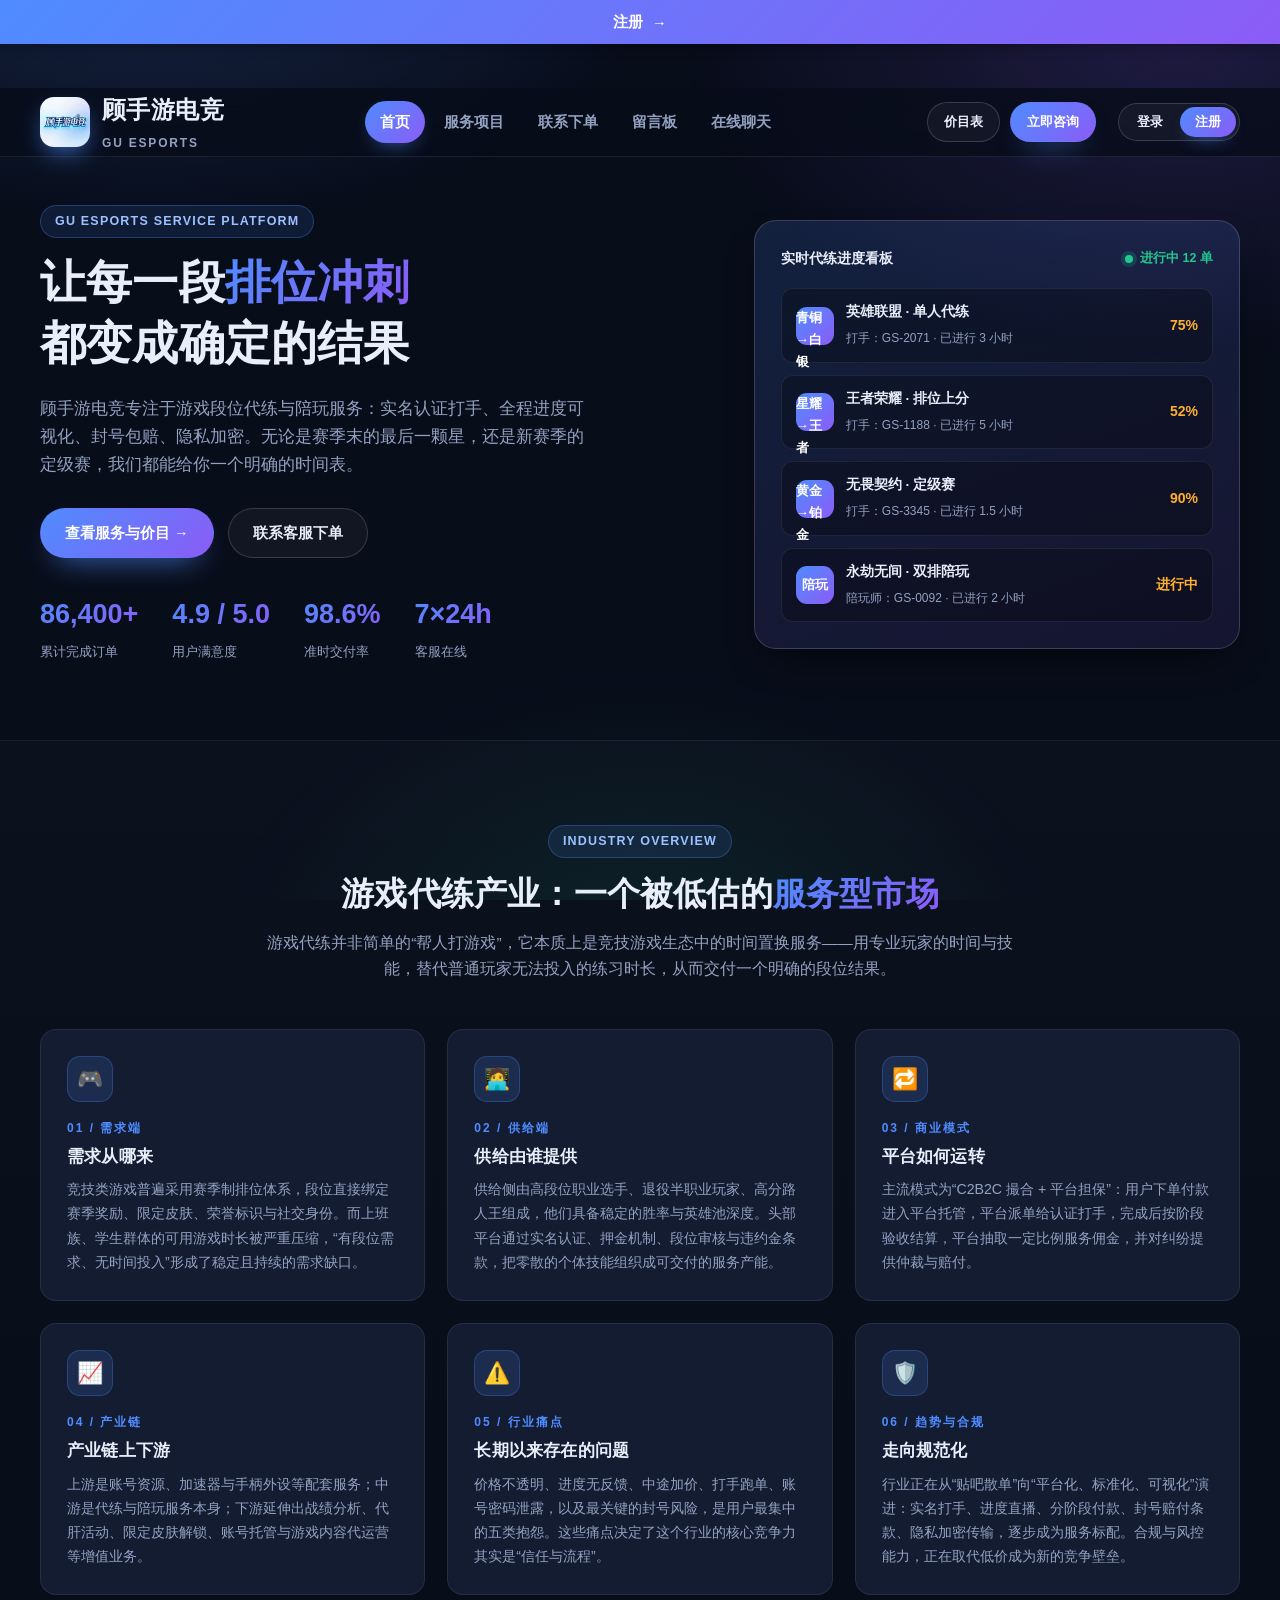
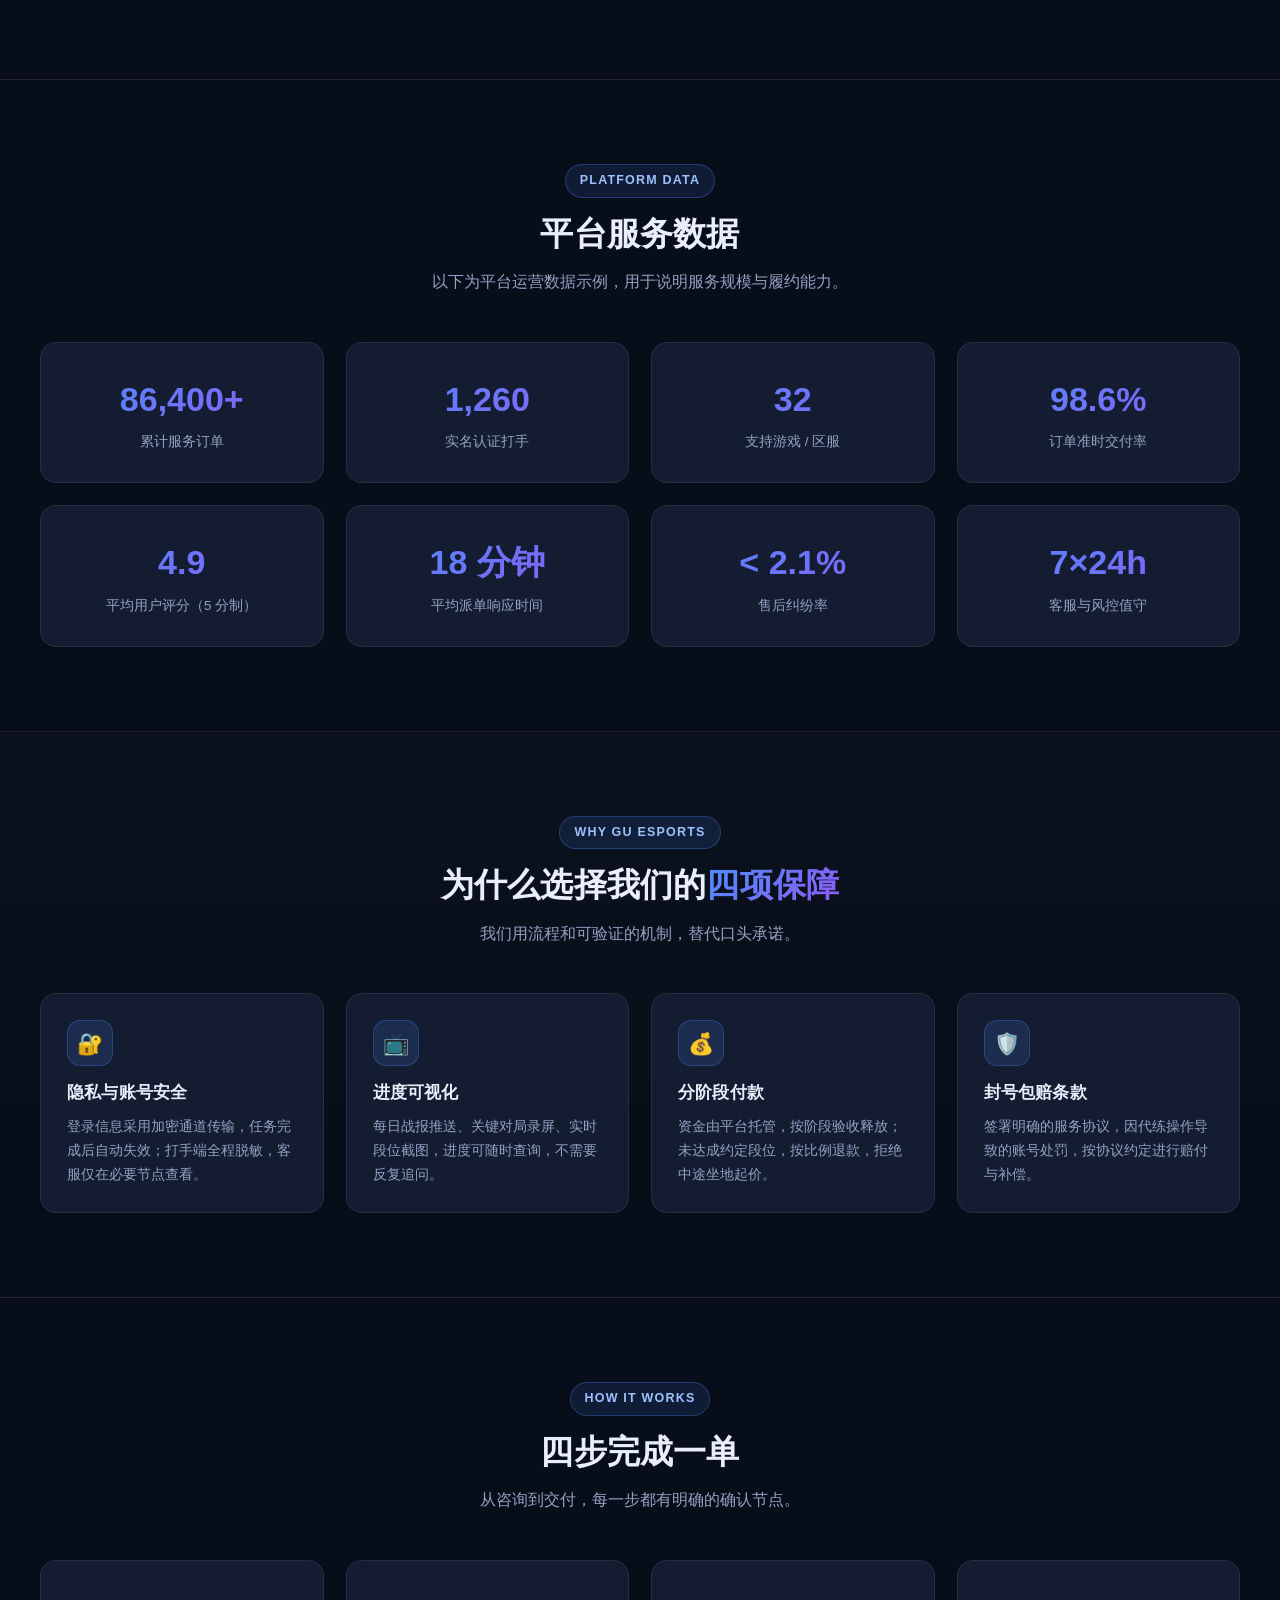
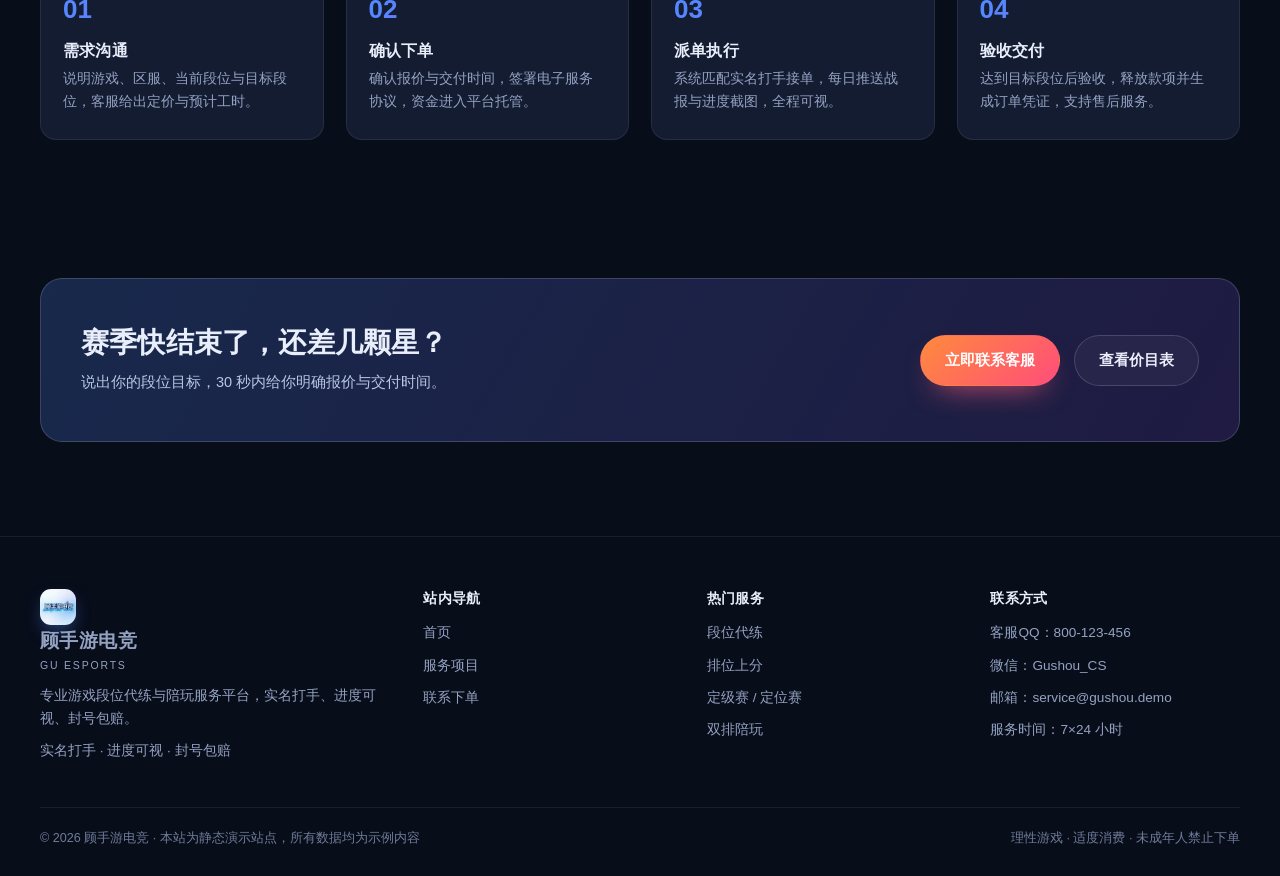
==== commit 8c818a20: "fix(topbar): 顶部悬浮条改为注册入口，点击弹出注册表单，版本参数升20261030" ====
--- a/index.html
+++ b/index.html
@@ -5,16 +5,16 @@
 <meta name="viewport" content="width=device-width, initial-scale=1">
 <title>顾手游电竞 | 游戏段位代练与陪玩服务平台</title>
 <meta name="description" content="顾手游电竞：实名认证打手、进度可视化、分阶段付款、封号包赔。覆盖英雄联盟、王者荣耀、无畏契约、永劫无间的段位代练与陪玩服务。">
-<link rel="stylesheet" href="assets/css/style.css?v=20261029">
+<link rel="stylesheet" href="assets/css/style.css?v=20261030">
 <link rel="stylesheet" href="assets/css/dynamic.css?v=20261028">
 </head>
 <body data-page="home" class="gb-float-on">
 
-<!-- ================= 立即咨询 置顶悬浮条 ================= -->
-<a class="gb-float-bar" href="contact.html">
-  <span>立即咨询</span>
+<!-- ================= 注册 置顶悬浮条 ================= -->
+<button class="gb-float-bar" type="button" id="gbFloatReg">
+  <span>注册</span>
   <span class="gb-arrow">→</span>
-</a>
+</button>
 
 <!-- ================= 顶部导航 ================= -->
 <header class="site-header">
@@ -172,7 +172,7 @@
 
 <script src="assets/js/site-data.js"></script>
 <script src="assets/js/api-client.js"></script>
-<script src="assets/js/user-auth.js"></script>
+<script src="assets/js/user-auth.js?v=20261030"></script>
 <script src="assets/js/main.js"></script>
 </body>
 </html>
--- a/assets/css/style.css
+++ b/assets/css/style.css
@@ -713,10 +713,11 @@
   .modal-mask { padding: 12px; }
 }
 
-/* ===== 立即咨询 置顶悬浮条（position fixed 通栏，始终可见） ===== */
+/* ===== 注册 置顶悬浮条（position fixed 通栏，始终可见） ===== */
 .gb-float-bar {
   position: fixed;
   top: 0; left: 0; right: 0;
+  width: 100%;
   height: var(--float-bar-h);
   display: flex;
   align-items: center;
@@ -735,6 +736,16 @@
 .gb-float-bar:hover { color: #fff; }
 .gb-float-bar .gb-arrow { transition: transform 0.2s ease; }
 .gb-float-bar:hover .gb-arrow { transform: translateX(4px); }
+/* button 元素重置，避免默认边框/字体/背景干扰 */
+button.gb-float-bar {
+  border: none;
+  outline: none;
+  cursor: pointer;
+  font-family: inherit;
+  appearance: none;
+  -webkit-appearance: none;
+  box-sizing: border-box;
+}
 
 /* 带悬浮条的前台页面：body 顶部留白，导航 sticky 下移避开遮挡 */
 body.gb-float-on { padding-top: var(--float-bar-h); }
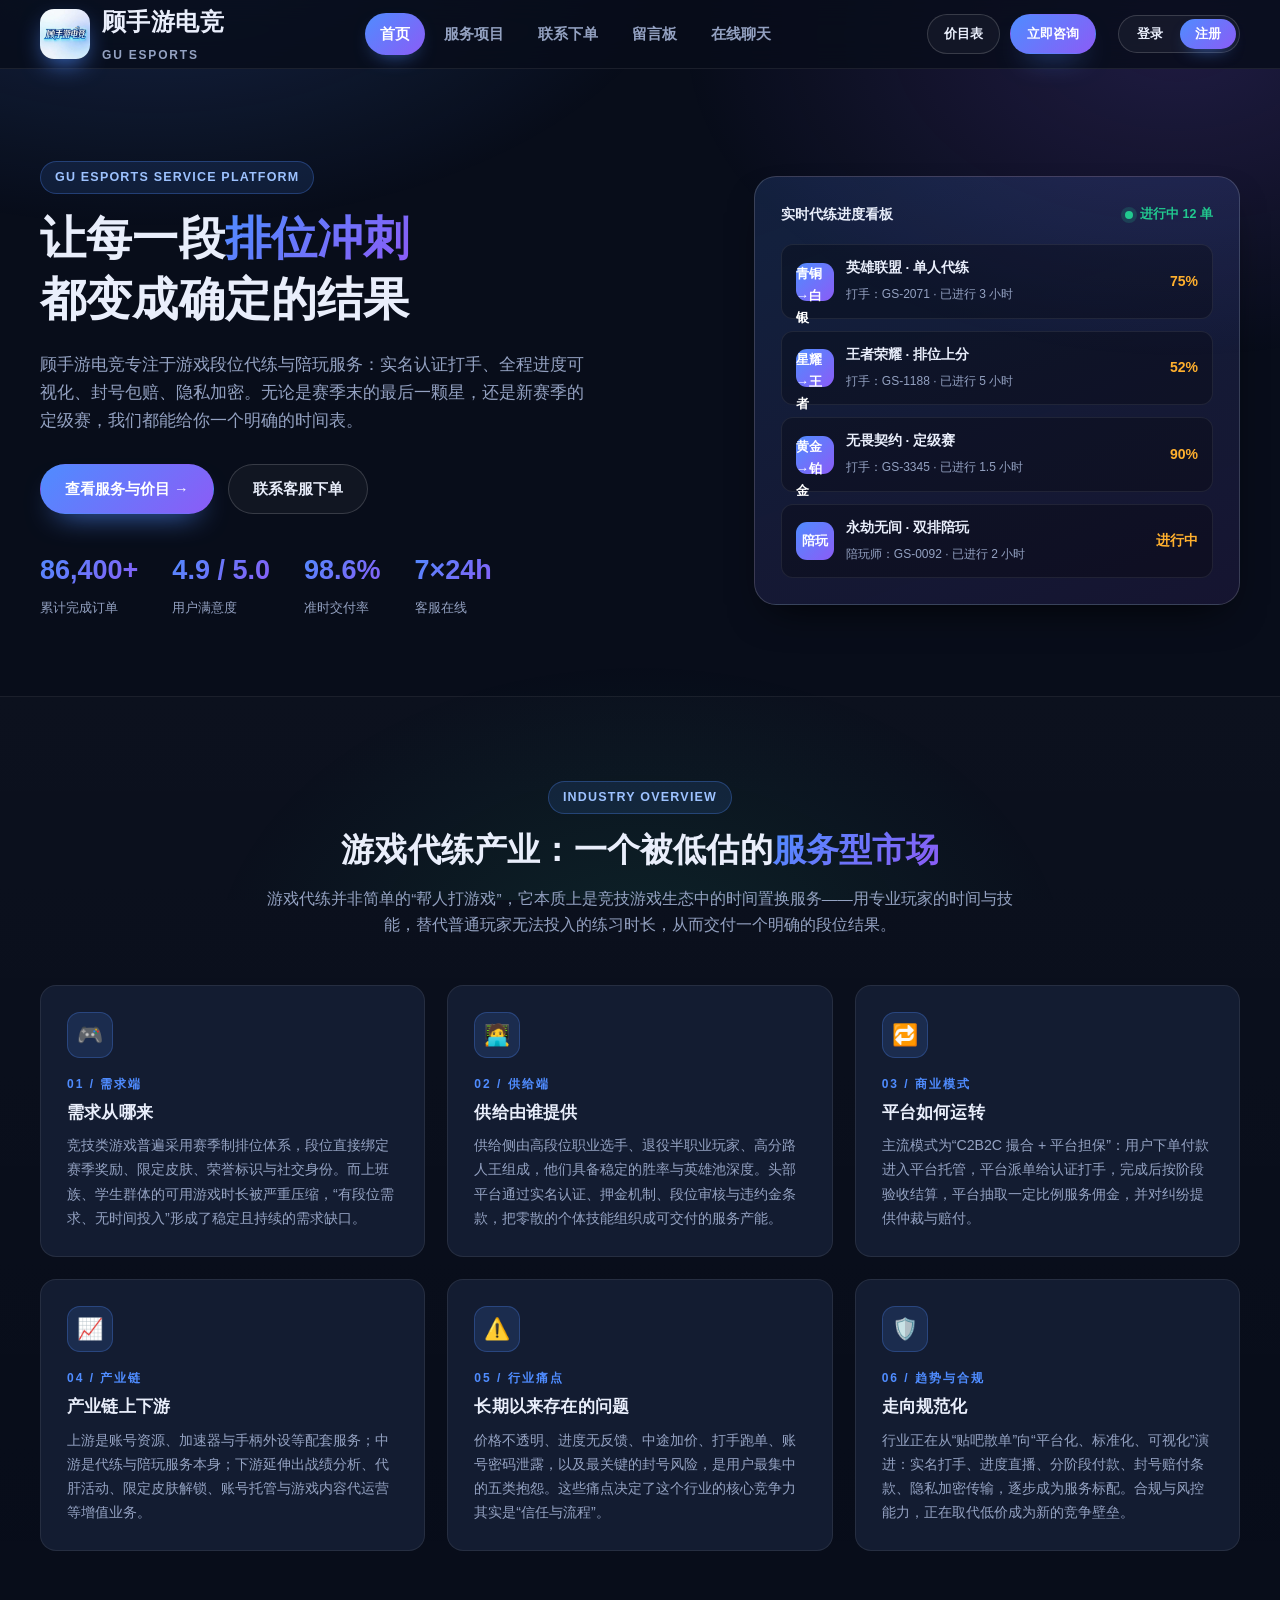
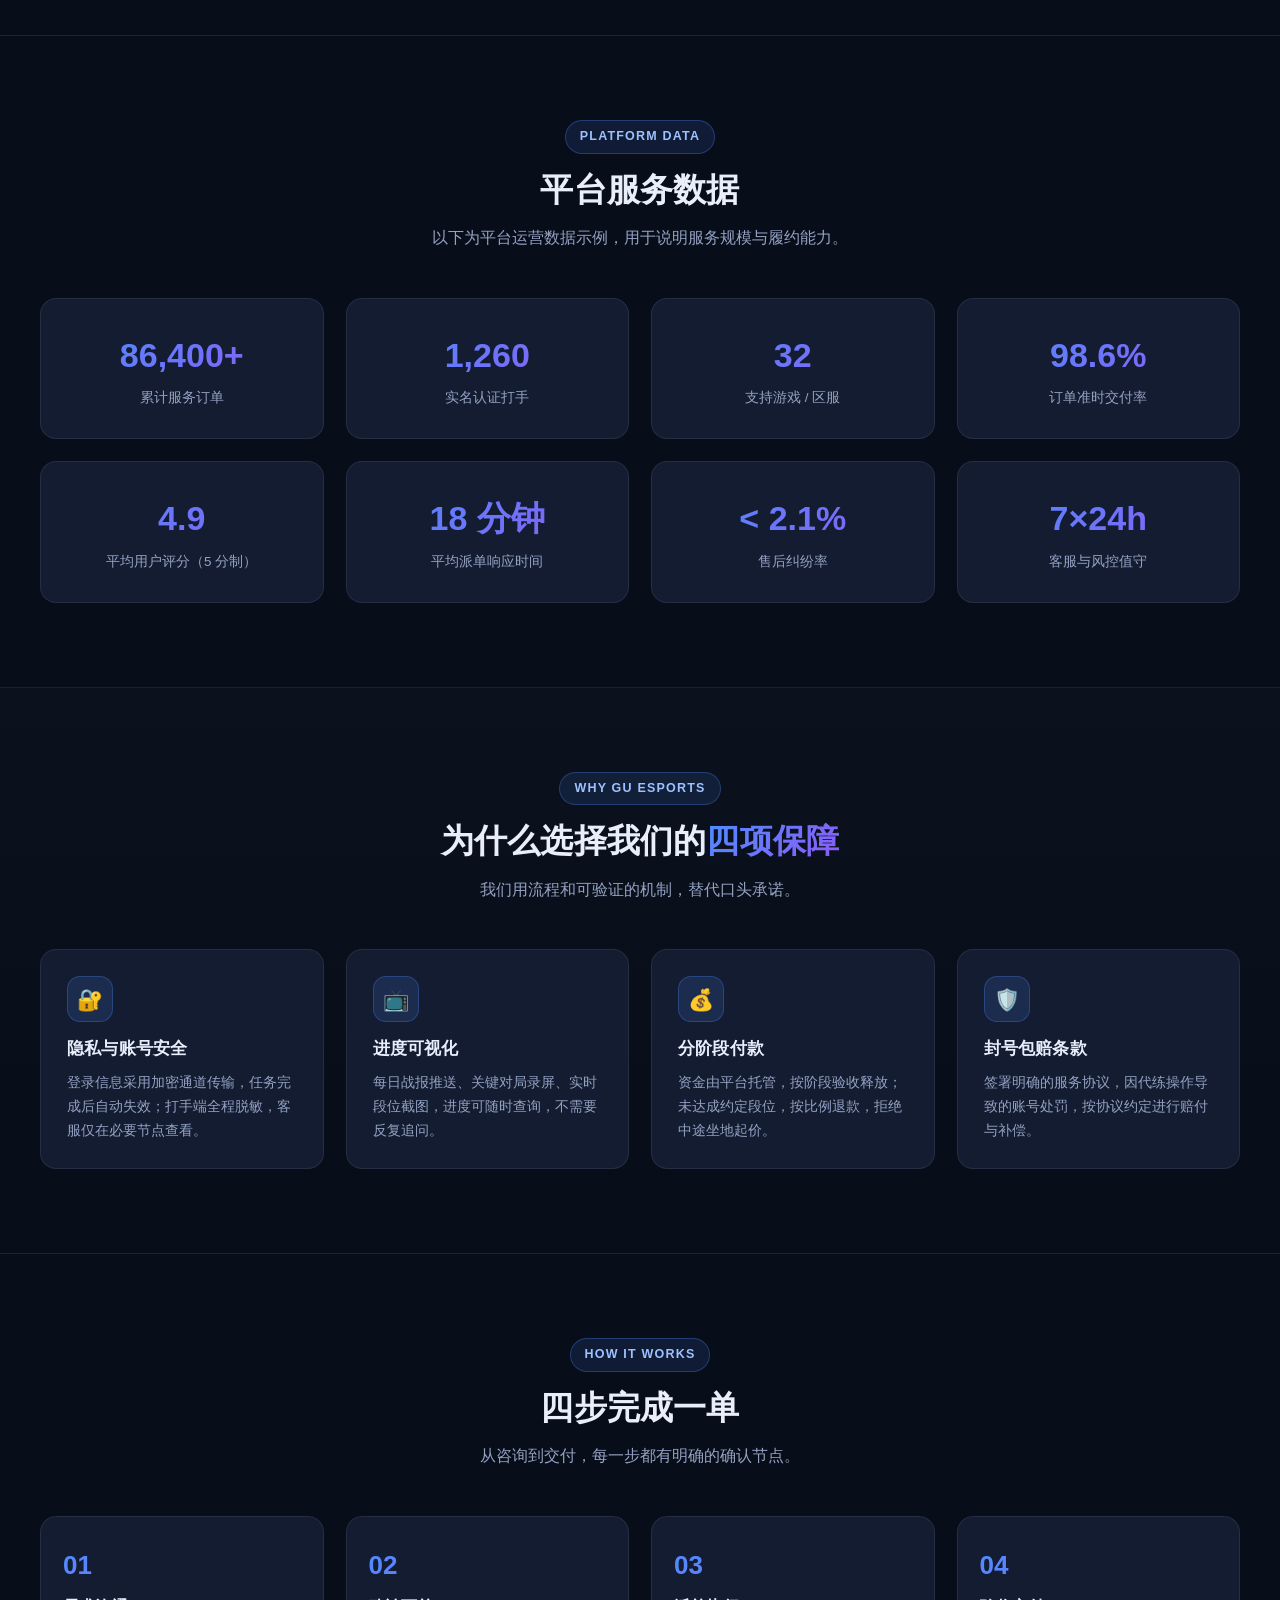
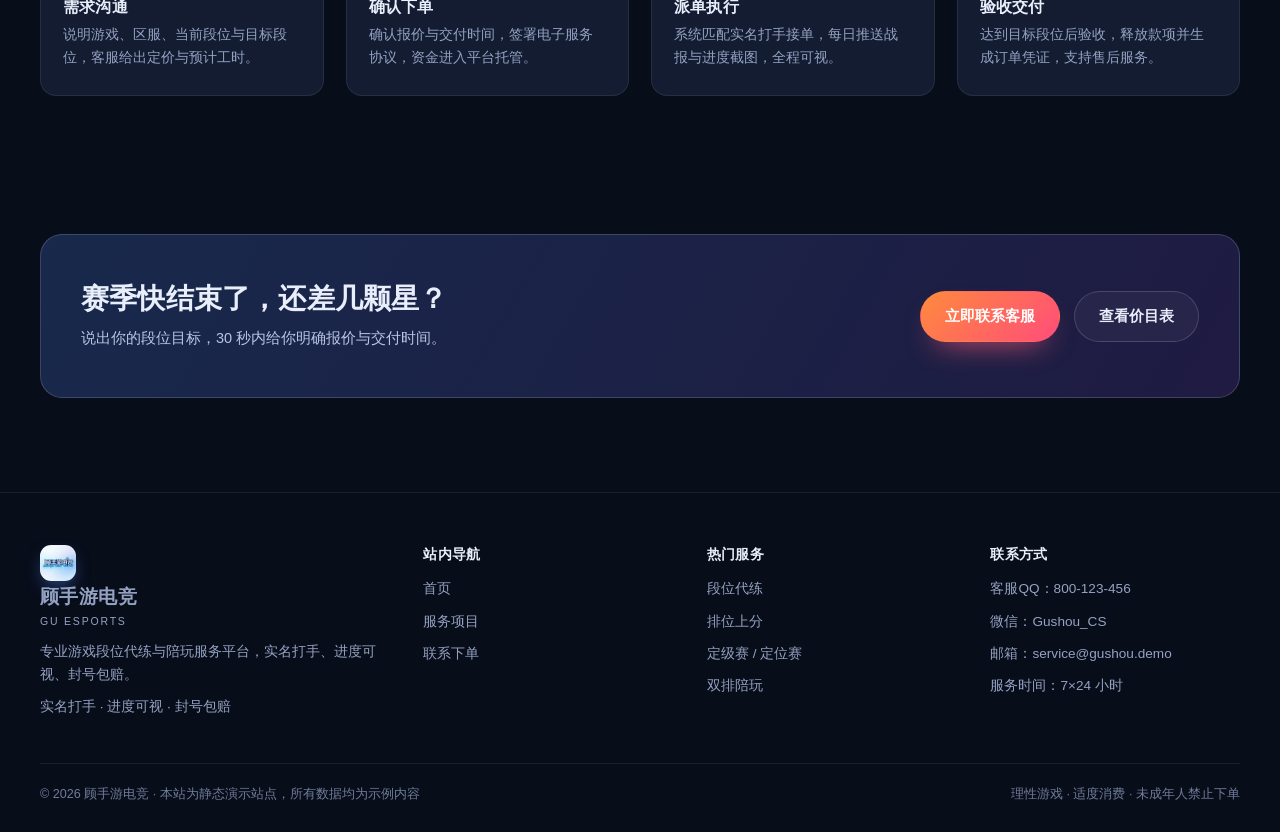
==== commit 010b808f: "fix(nav): 移除注册置顶悬浮条，导航栏sticky置顶，版本参数升20261031" ====
--- a/index.html
+++ b/index.html
@@ -5,16 +5,10 @@
 <meta name="viewport" content="width=device-width, initial-scale=1">
 <title>顾手游电竞 | 游戏段位代练与陪玩服务平台</title>
 <meta name="description" content="顾手游电竞：实名认证打手、进度可视化、分阶段付款、封号包赔。覆盖英雄联盟、王者荣耀、无畏契约、永劫无间的段位代练与陪玩服务。">
-<link rel="stylesheet" href="assets/css/style.css?v=20261030">
+<link rel="stylesheet" href="assets/css/style.css?v=20261031">
 <link rel="stylesheet" href="assets/css/dynamic.css?v=20261028">
 </head>
-<body data-page="home" class="gb-float-on">
-
-<!-- ================= 注册 置顶悬浮条 ================= -->
-<button class="gb-float-bar" type="button" id="gbFloatReg">
-  <span>注册</span>
-  <span class="gb-arrow">→</span>
-</button>
+<body data-page="home">
 
 <!-- ================= 顶部导航 ================= -->
 <header class="site-header">
@@ -172,7 +166,7 @@
 
 <script src="assets/js/site-data.js"></script>
 <script src="assets/js/api-client.js"></script>
-<script src="assets/js/user-auth.js?v=20261030"></script>
+<script src="assets/js/user-auth.js?v=20261031"></script>
 <script src="assets/js/main.js"></script>
 </body>
 </html>
--- a/assets/css/style.css
+++ b/assets/css/style.css
@@ -28,8 +28,6 @@
   --h1-size: 46px;
   --body-size: 15px;
   --section-gap: 84px;
-  /* 置顶悬浮条高度（通栏） */
-  --float-bar-h: 44px;
 }
 
 /* ---------- 基础重置 ---------- */
@@ -713,45 +711,3 @@
   .modal-mask { padding: 12px; }
 }
 
-/* ===== 注册 置顶悬浮条（position fixed 通栏，始终可见） ===== */
-.gb-float-bar {
-  position: fixed;
-  top: 0; left: 0; right: 0;
-  width: 100%;
-  height: var(--float-bar-h);
-  display: flex;
-  align-items: center;
-  justify-content: center;
-  gap: 8px;
-  background: var(--grad);
-  color: #fff;
-  font-size: 15px;
-  font-weight: 600;
-  letter-spacing: 0.5px;
-  text-decoration: none;
-  z-index: 300;
-  box-shadow: 0 2px 12px rgba(0, 0, 0, 0.35);
-  -webkit-tap-highlight-color: transparent;
-}
-.gb-float-bar:hover { color: #fff; }
-.gb-float-bar .gb-arrow { transition: transform 0.2s ease; }
-.gb-float-bar:hover .gb-arrow { transform: translateX(4px); }
-/* button 元素重置，避免默认边框/字体/背景干扰 */
-button.gb-float-bar {
-  border: none;
-  outline: none;
-  cursor: pointer;
-  font-family: inherit;
-  appearance: none;
-  -webkit-appearance: none;
-  box-sizing: border-box;
-}
-
-/* 带悬浮条的前台页面：body 顶部留白，导航 sticky 下移避开遮挡 */
-body.gb-float-on { padding-top: var(--float-bar-h); }
-body.gb-float-on .site-header { top: var(--float-bar-h); }
-
-@media (max-width: 560px) {
-  :root { --float-bar-h: 40px; }
-  .gb-float-bar { font-size: 14px; }
-}
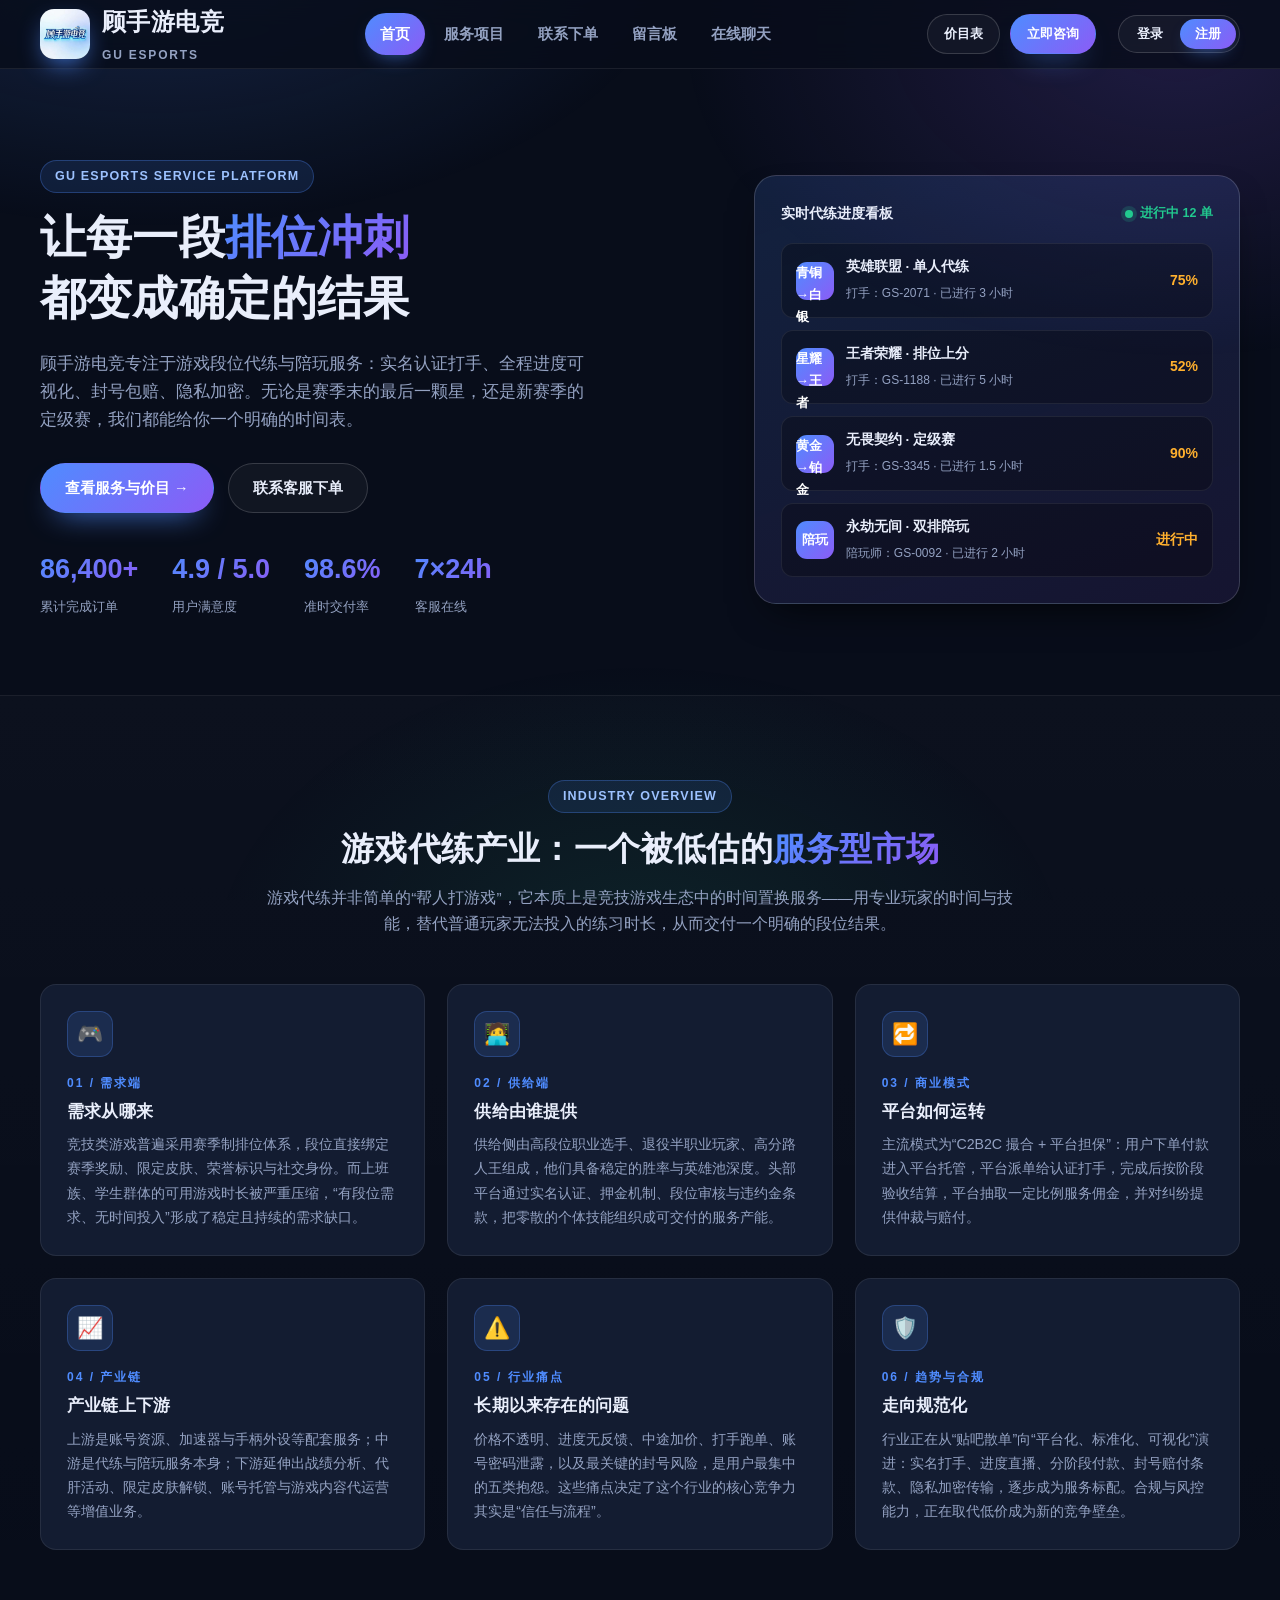
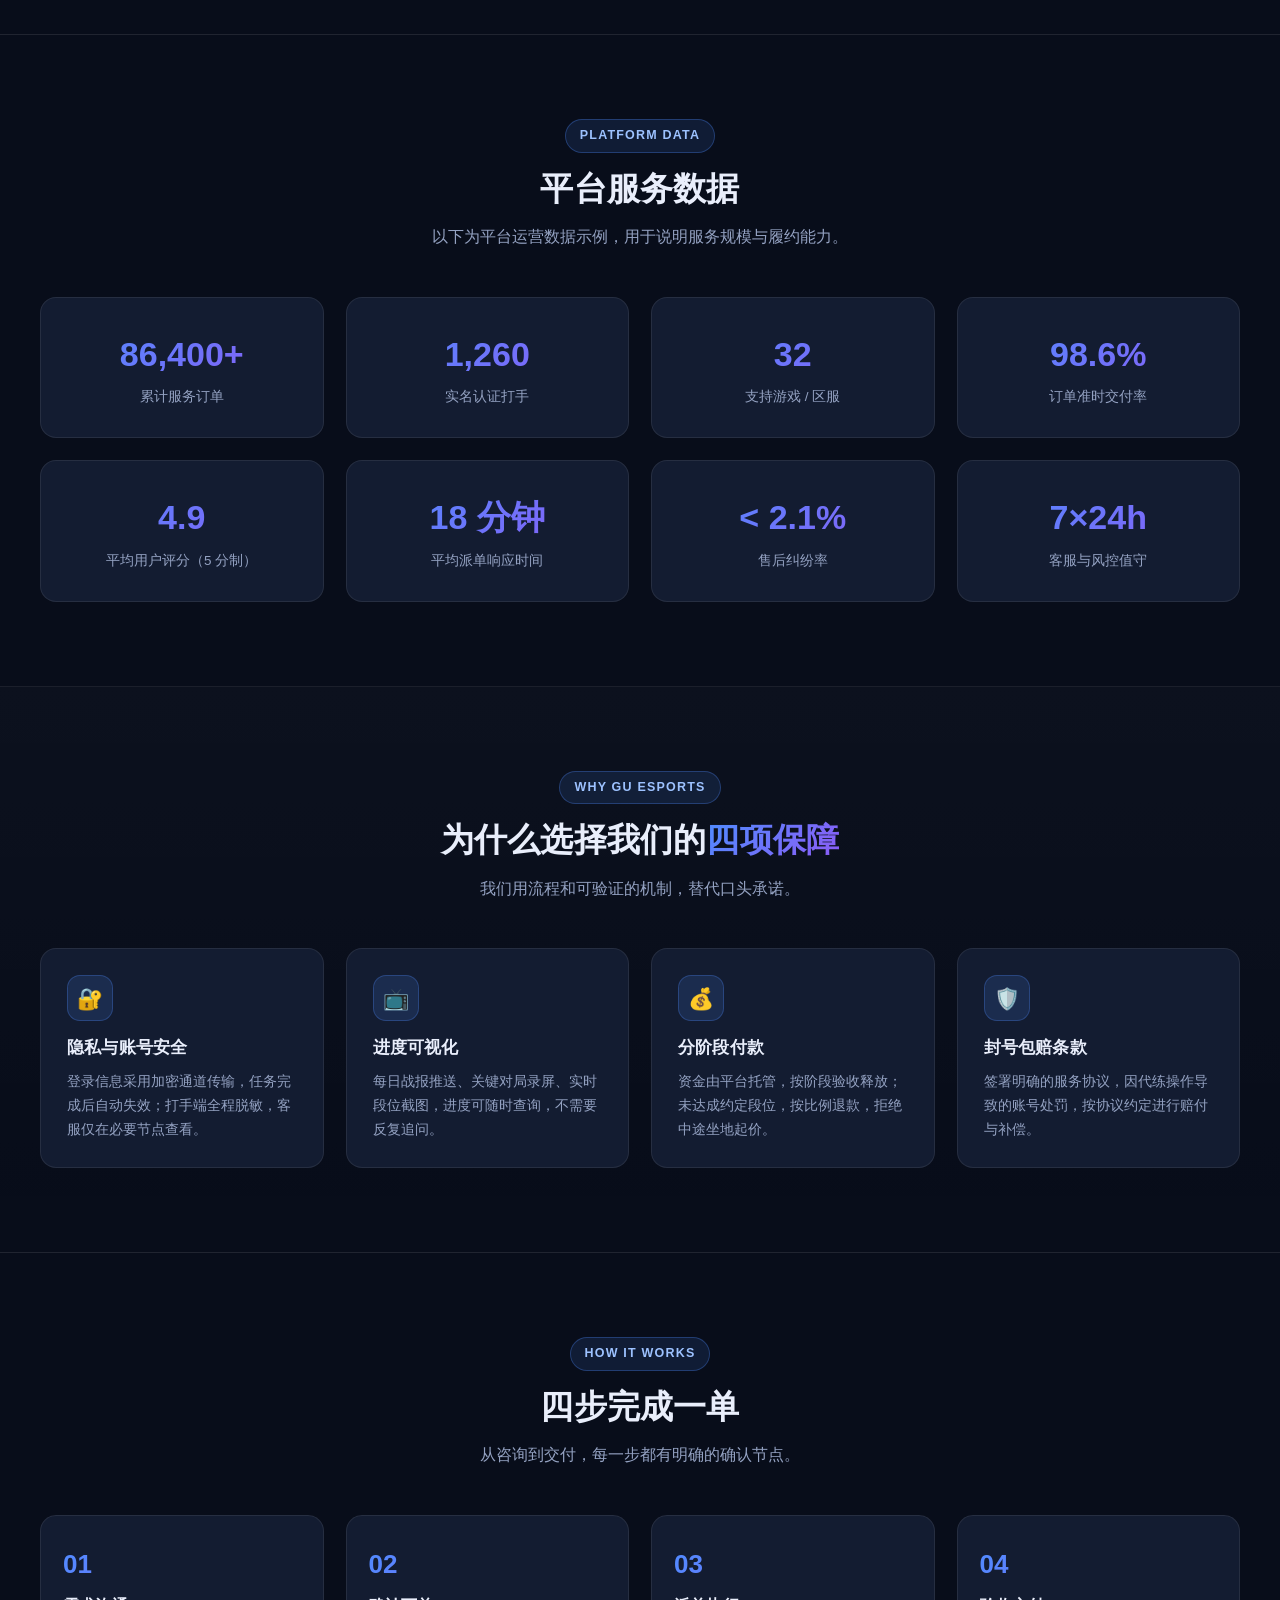
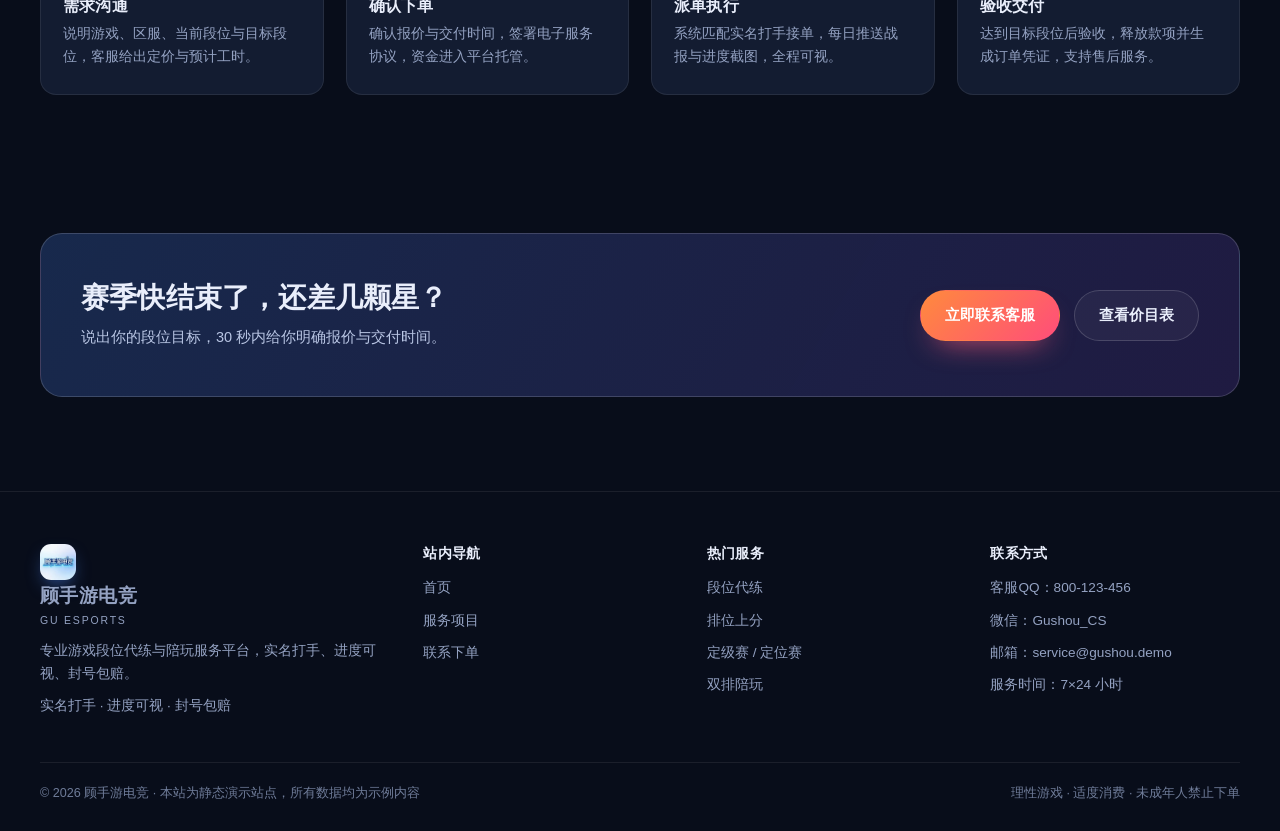
==== commit c2ac1adb: "fix(nav): 导航栏改为fixed置顶，body预留68px占位，overflow-x改clip，版本参数升20261032" ====
--- a/index.html
+++ b/index.html
@@ -1,172 +1,172 @@
-<!DOCTYPE html>
-<html lang="zh-CN">
-<head>
-<meta charset="UTF-8">
-<meta name="viewport" content="width=device-width, initial-scale=1">
-<title>顾手游电竞 | 游戏段位代练与陪玩服务平台</title>
-<meta name="description" content="顾手游电竞：实名认证打手、进度可视化、分阶段付款、封号包赔。覆盖英雄联盟、王者荣耀、无畏契约、永劫无间的段位代练与陪玩服务。">
-<link rel="stylesheet" href="assets/css/style.css?v=20261031">
-<link rel="stylesheet" href="assets/css/dynamic.css?v=20261028">
-</head>
-<body data-page="home">
-
-<!-- ================= 顶部导航 ================= -->
-<header class="site-header">
-  <div class="container nav-wrap">
-    <a class="logo" href="index.html">
-      <img class="logo-mark" src="assets/images/logo.jpg" alt="顾手游电竞">
-      <span><span data-gb-text="brand.name">顾手游电竞</span><small data-gb-text="brand.short">GU ESPORTS</small></span>
-    </a>
-
-    <nav class="nav-links">
-      <a href="index.html" class="active">首页</a>
-      <a href="services.html">服务项目</a>
-      <a href="contact.html">联系下单</a>
-      <a href="guestbook.html">留言板</a>
-      <a href="chat.html">在线聊天</a>
-          </nav>
-
-    <div class="nav-actions">
-      <a class="btn btn-ghost btn-sm" href="services.html">价目表</a>
-      <a class="btn btn-primary btn-sm" href="contact.html">立即咨询</a>
-      <div id="userArea"></div>
-    </div>
-
-    <button class="nav-toggle" aria-label="菜单">☰</button>
-  </div>
-</header>
-
-<main>
-
-  <!-- ================= Hero ================= -->
-  <section class="hero" data-section="hero">
-    <div class="container hero-grid">
-      <div class="reveal">
-        <span class="eyebrow" data-gb-text="hero.eyebrow">GU ESPORTS SERVICE PLATFORM</span>
-        <h1 data-gb-html="hero.titleHtml">让每一段<span class="grad-text">排位冲刺</span><br>都变成确定的结果</h1>
-        <p class="lead" data-gb-text="hero.lead">顾手游电竞专注于游戏段位代练与陪玩服务：实名认证打手、全程进度可视化、封号包赔、隐私加密。</p>
-        <div class="hero-cta">
-          <a class="btn btn-primary" href="services.html" data-gb-text="hero.primaryText">查看服务与价目 →</a>
-          <a class="btn btn-ghost" href="contact.html" data-gb-text="hero.secondaryText">联系客服下单</a>
-        </div>
-        <div class="hero-stats" data-gb-list="hero.stats" data-gb-tpl="stat"></div>
-      </div>
-
-      <div class="hero-visual reveal">
-        <div class="vs-head">
-          <b data-gb-text="hero.boardTitle">实时代练进度看板</b>
-          <span class="live-dot"><i></i><span data-gb-text="hero.boardLive">进行中 12 单</span></span>
-        </div>
-        <div class="rank-row" data-gb-list="hero.board" data-gb-tpl="progress"></div>
-      </div>
-    </div>
-  </section>
-
-  <!-- ================= 产业介绍 ================= -->
-  <section class="section section-alt" id="industry" data-section="industry">
-    <div class="container">
-      <div class="section-head">
-        <span class="eyebrow" data-gb-text="industry.eyebrow">INDUSTRY OVERVIEW</span>
-        <h2 class="section-title" data-gb-html="industry.titleHtml">游戏代练产业：一个被低估的<span class="grad-text">服务型市场</span></h2>
-        <p class="section-desc" data-gb-text="industry.desc">游戏代练并非简单的“帮人打游戏”，它本质上是竞技游戏生态中的时间置换服务。</p>
-      </div>
-      <div class="grid grid-3" data-gb-list="industry.cards" data-gb-tpl="industryCard"></div>
-    </div>
-  </section>
-
-  <!-- ================= 平台数据 ================= -->
-  <section class="section" data-section="metrics">
-    <div class="container">
-      <div class="section-head">
-        <span class="eyebrow">PLATFORM DATA</span>
-        <h2 class="section-title">平台服务数据</h2>
-        <p class="section-desc">以下为平台运营数据示例，用于说明服务规模与履约能力。</p>
-      </div>
-      <div class="grid grid-4" data-gb-list="metrics" data-gb-tpl="metric"></div>
-    </div>
-  </section>
-
-  <!-- ================= 核心优势 ================= -->
-  <section class="section section-alt" data-section="advantages">
-    <div class="container">
-      <div class="section-head">
-        <span class="eyebrow" data-gb-text="advantages.eyebrow">WHY GU ESPORTS</span>
-        <h2 class="section-title" data-gb-html="advantages.titleHtml">为什么选择我们的<span class="grad-text">四项保障</span></h2>
-        <p class="section-desc" data-gb-text="advantages.desc">我们用流程和可验证的机制，替代口头承诺。</p>
-      </div>
-      <div class="grid grid-4" data-gb-list="advantages.items" data-gb-tpl="advantage"></div>
-    </div>
-  </section>
-
-  <!-- ================= 服务流程 ================= -->
-  <section class="section" data-section="steps">
-    <div class="container">
-      <div class="section-head">
-        <span class="eyebrow" data-gb-text="steps.eyebrow">HOW IT WORKS</span>
-        <h2 class="section-title" data-gb-text="steps.title">四步完成一单</h2>
-        <p class="section-desc" data-gb-text="steps.desc">从咨询到交付，每一步都有明确的确认节点。</p>
-      </div>
-      <div class="steps" data-gb-list="steps.items" data-gb-tpl="step"></div>
-    </div>
-  </section>
-
-  <!-- ================= CTA ================= -->
-  <section class="section-sm" data-section="cta">
-    <div class="container">
-      <div class="cta-band">
-        <div>
-          <h2 data-gb-text="cta.home.title">赛季快结束了，还差几颗星？</h2>
-          <p data-gb-text="cta.home.desc">说出你的段位目标，30 秒内给你明确报价与交付时间。</p>
-        </div>
-        <div class="hero-cta" style="margin:0">
-          <a class="btn btn-warm" href="contact.html" data-gb-text="cta.home.primaryText">立即联系客服</a>
-          <a class="btn btn-ghost" href="services.html" data-gb-text="cta.home.secondaryText">查看价目表</a>
-        </div>
-      </div>
-    </div>
-  </section>
-
-</main>
-
-<!-- ================= 页脚 ================= -->
-<footer class="site-footer">
-  <div class="container footer-grid">
-    <div>
-      <a class="logo" href="index.html">
-        <img class="logo-mark" src="assets/images/logo.jpg" alt="顾手游电竞">
-        <span><span data-gb-text="brand.name">顾手游电竞</span><small data-gb-text="brand.short">GU ESPORTS</small></span>
-      </a>
-      <p class="footer-desc" data-gb-text="brand.footerDesc">专业游戏段位代练与陪玩服务平台，实名打手、进度可视、封号包赔。</p>
-      <p class="footer-slogan" data-gb-text="brand.slogan">实名打手 · 进度可视 · 封号包赔</p>
-    </div>
-
-    <div>
-      <h4>站内导航</h4>
-      <div class="footer-links" data-gb-list="footer.nav" data-gb-tpl="footerNav"></div>
-    </div>
-
-    <div>
-      <h4>热门服务</h4>
-      <div class="footer-links" data-gb-list="footer.services" data-gb-tpl="footerPlain"></div>
-    </div>
-
-    <div>
-      <h4>联系方式</h4>
-      <div class="footer-links" data-gb-list="footer.contactLines" data-gb-tpl="footerPlain"></div>
-    </div>
-  </div>
-
-  <div class="container footer-bottom">
-    <span data-gb-text="footer.copyright">© 2026 顾手游电竞 · 本站为静态演示站点</span>
-    <span data-gb-text="footer.tip">理性游戏 · 适度消费 · 未成年人禁止下单</span>
-  </div>
-</footer>
-
-<button class="to-top" aria-label="返回顶部">↑</button>
-
-<script src="assets/js/site-data.js"></script>
-<script src="assets/js/api-client.js"></script>
-<script src="assets/js/user-auth.js?v=20261031"></script>
-<script src="assets/js/main.js"></script>
-</body>
-</html>
+<!DOCTYPE html>
+<html lang="zh-CN">
+<head>
+<meta charset="UTF-8">
+<meta name="viewport" content="width=device-width, initial-scale=1">
+<title>顾手游电竞 | 游戏段位代练与陪玩服务平台</title>
+<meta name="description" content="顾手游电竞：实名认证打手、进度可视化、分阶段付款、封号包赔。覆盖英雄联盟、王者荣耀、无畏契约、永劫无间的段位代练与陪玩服务。">
+<link rel="stylesheet" href="assets/css/style.css?v=20261032">
+<link rel="stylesheet" href="assets/css/dynamic.css?v=20261028">
+</head>
+<body data-page="home">
+
+<!-- ================= 顶部导航 ================= -->
+<header class="site-header">
+  <div class="container nav-wrap">
+    <a class="logo" href="index.html">
+      <img class="logo-mark" src="assets/images/logo.jpg" alt="顾手游电竞">
+      <span><span data-gb-text="brand.name">顾手游电竞</span><small data-gb-text="brand.short">GU ESPORTS</small></span>
+    </a>
+
+    <nav class="nav-links">
+      <a href="index.html" class="active">首页</a>
+      <a href="services.html">服务项目</a>
+      <a href="contact.html">联系下单</a>
+      <a href="guestbook.html">留言板</a>
+      <a href="chat.html">在线聊天</a>
+          </nav>
+
+    <div class="nav-actions">
+      <a class="btn btn-ghost btn-sm" href="services.html">价目表</a>
+      <a class="btn btn-primary btn-sm" href="contact.html">立即咨询</a>
+      <div id="userArea"></div>
+    </div>
+
+    <button class="nav-toggle" aria-label="菜单">☰</button>
+  </div>
+</header>
+
+<main>
+
+  <!-- ================= Hero ================= -->
+  <section class="hero" data-section="hero">
+    <div class="container hero-grid">
+      <div class="reveal">
+        <span class="eyebrow" data-gb-text="hero.eyebrow">GU ESPORTS SERVICE PLATFORM</span>
+        <h1 data-gb-html="hero.titleHtml">让每一段<span class="grad-text">排位冲刺</span><br>都变成确定的结果</h1>
+        <p class="lead" data-gb-text="hero.lead">顾手游电竞专注于游戏段位代练与陪玩服务：实名认证打手、全程进度可视化、封号包赔、隐私加密。</p>
+        <div class="hero-cta">
+          <a class="btn btn-primary" href="services.html" data-gb-text="hero.primaryText">查看服务与价目 →</a>
+          <a class="btn btn-ghost" href="contact.html" data-gb-text="hero.secondaryText">联系客服下单</a>
+        </div>
+        <div class="hero-stats" data-gb-list="hero.stats" data-gb-tpl="stat"></div>
+      </div>
+
+      <div class="hero-visual reveal">
+        <div class="vs-head">
+          <b data-gb-text="hero.boardTitle">实时代练进度看板</b>
+          <span class="live-dot"><i></i><span data-gb-text="hero.boardLive">进行中 12 单</span></span>
+        </div>
+        <div class="rank-row" data-gb-list="hero.board" data-gb-tpl="progress"></div>
+      </div>
+    </div>
+  </section>
+
+  <!-- ================= 产业介绍 ================= -->
+  <section class="section section-alt" id="industry" data-section="industry">
+    <div class="container">
+      <div class="section-head">
+        <span class="eyebrow" data-gb-text="industry.eyebrow">INDUSTRY OVERVIEW</span>
+        <h2 class="section-title" data-gb-html="industry.titleHtml">游戏代练产业：一个被低估的<span class="grad-text">服务型市场</span></h2>
+        <p class="section-desc" data-gb-text="industry.desc">游戏代练并非简单的“帮人打游戏”，它本质上是竞技游戏生态中的时间置换服务。</p>
+      </div>
+      <div class="grid grid-3" data-gb-list="industry.cards" data-gb-tpl="industryCard"></div>
+    </div>
+  </section>
+
+  <!-- ================= 平台数据 ================= -->
+  <section class="section" data-section="metrics">
+    <div class="container">
+      <div class="section-head">
+        <span class="eyebrow">PLATFORM DATA</span>
+        <h2 class="section-title">平台服务数据</h2>
+        <p class="section-desc">以下为平台运营数据示例，用于说明服务规模与履约能力。</p>
+      </div>
+      <div class="grid grid-4" data-gb-list="metrics" data-gb-tpl="metric"></div>
+    </div>
+  </section>
+
+  <!-- ================= 核心优势 ================= -->
+  <section class="section section-alt" data-section="advantages">
+    <div class="container">
+      <div class="section-head">
+        <span class="eyebrow" data-gb-text="advantages.eyebrow">WHY GU ESPORTS</span>
+        <h2 class="section-title" data-gb-html="advantages.titleHtml">为什么选择我们的<span class="grad-text">四项保障</span></h2>
+        <p class="section-desc" data-gb-text="advantages.desc">我们用流程和可验证的机制，替代口头承诺。</p>
+      </div>
+      <div class="grid grid-4" data-gb-list="advantages.items" data-gb-tpl="advantage"></div>
+    </div>
+  </section>
+
+  <!-- ================= 服务流程 ================= -->
+  <section class="section" data-section="steps">
+    <div class="container">
+      <div class="section-head">
+        <span class="eyebrow" data-gb-text="steps.eyebrow">HOW IT WORKS</span>
+        <h2 class="section-title" data-gb-text="steps.title">四步完成一单</h2>
+        <p class="section-desc" data-gb-text="steps.desc">从咨询到交付，每一步都有明确的确认节点。</p>
+      </div>
+      <div class="steps" data-gb-list="steps.items" data-gb-tpl="step"></div>
+    </div>
+  </section>
+
+  <!-- ================= CTA ================= -->
+  <section class="section-sm" data-section="cta">
+    <div class="container">
+      <div class="cta-band">
+        <div>
+          <h2 data-gb-text="cta.home.title">赛季快结束了，还差几颗星？</h2>
+          <p data-gb-text="cta.home.desc">说出你的段位目标，30 秒内给你明确报价与交付时间。</p>
+        </div>
+        <div class="hero-cta" style="margin:0">
+          <a class="btn btn-warm" href="contact.html" data-gb-text="cta.home.primaryText">立即联系客服</a>
+          <a class="btn btn-ghost" href="services.html" data-gb-text="cta.home.secondaryText">查看价目表</a>
+        </div>
+      </div>
+    </div>
+  </section>
+
+</main>
+
+<!-- ================= 页脚 ================= -->
+<footer class="site-footer">
+  <div class="container footer-grid">
+    <div>
+      <a class="logo" href="index.html">
+        <img class="logo-mark" src="assets/images/logo.jpg" alt="顾手游电竞">
+        <span><span data-gb-text="brand.name">顾手游电竞</span><small data-gb-text="brand.short">GU ESPORTS</small></span>
+      </a>
+      <p class="footer-desc" data-gb-text="brand.footerDesc">专业游戏段位代练与陪玩服务平台，实名打手、进度可视、封号包赔。</p>
+      <p class="footer-slogan" data-gb-text="brand.slogan">实名打手 · 进度可视 · 封号包赔</p>
+    </div>
+
+    <div>
+      <h4>站内导航</h4>
+      <div class="footer-links" data-gb-list="footer.nav" data-gb-tpl="footerNav"></div>
+    </div>
+
+    <div>
+      <h4>热门服务</h4>
+      <div class="footer-links" data-gb-list="footer.services" data-gb-tpl="footerPlain"></div>
+    </div>
+
+    <div>
+      <h4>联系方式</h4>
+      <div class="footer-links" data-gb-list="footer.contactLines" data-gb-tpl="footerPlain"></div>
+    </div>
+  </div>
+
+  <div class="container footer-bottom">
+    <span data-gb-text="footer.copyright">© 2026 顾手游电竞 · 本站为静态演示站点</span>
+    <span data-gb-text="footer.tip">理性游戏 · 适度消费 · 未成年人禁止下单</span>
+  </div>
+</footer>
+
+<button class="to-top" aria-label="返回顶部">↑</button>
+
+<script src="assets/js/site-data.js"></script>
+<script src="assets/js/api-client.js"></script>
+<script src="assets/js/user-auth.js?v=20261031"></script>
+<script src="assets/js/main.js"></script>
+</body>
+</html>
--- a/assets/css/style.css
+++ b/assets/css/style.css
@@ -33,7 +33,7 @@
 /* ---------- 基础重置 ---------- */
 * { margin: 0; padding: 0; box-sizing: border-box; }
 
-html { scroll-behavior: smooth; overflow-x: hidden; max-width: 100%; }
+html { scroll-behavior: smooth; overflow-x: clip; max-width: 100%; }
 
 body {
   font-family: "Segoe UI", "Microsoft YaHei", "PingFang SC", "Hiragino Sans GB", Arial, sans-serif;
@@ -42,8 +42,14 @@
   line-height: 1.7;
   font-size: var(--body-size);
   -webkit-font-smoothing: antialiased;
-  overflow-x: hidden;
-}
+  overflow-x: clip;
+}
+
+/* 前台页面：为 fixed 导航预留占位，避免首屏内容被遮挡；admin 后台不受影响 */
+body:not(.admin-body) { padding-top: var(--nav-h); }
+
+/* 锚点跳转不被 fixed 导航遮挡 */
+[id] { scroll-margin-top: calc(var(--nav-h) + 14px); }
 
 a { color: inherit; text-decoration: none; }
 ul, ol { list-style: none; }
@@ -67,8 +73,11 @@
 
 /* ---------- 顶部导航 ---------- */
 .site-header {
-  position: sticky;
+  position: fixed;
   top: 0;
+  left: 0;
+  right: 0;
+  width: 100%;
   z-index: 100;
   backdrop-filter: blur(14px);
   background: rgba(8, 13, 26, 0.82);
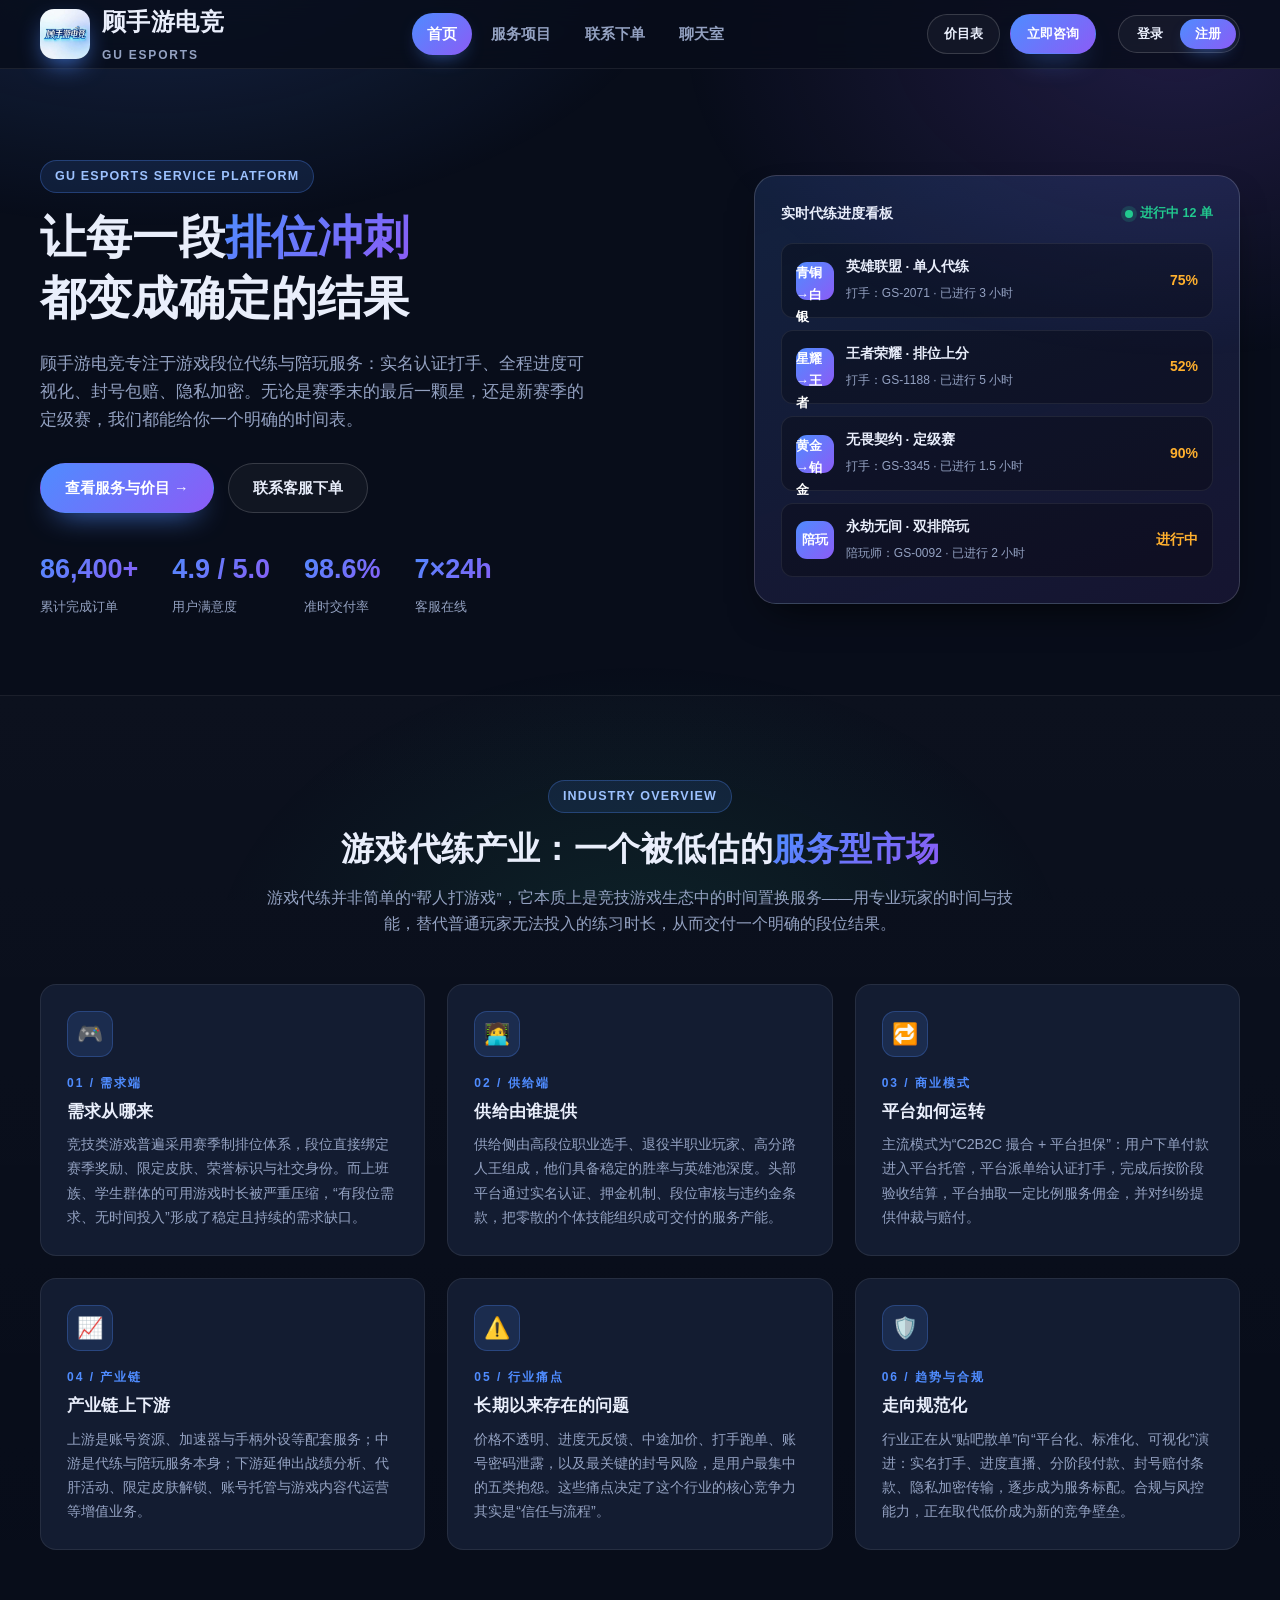
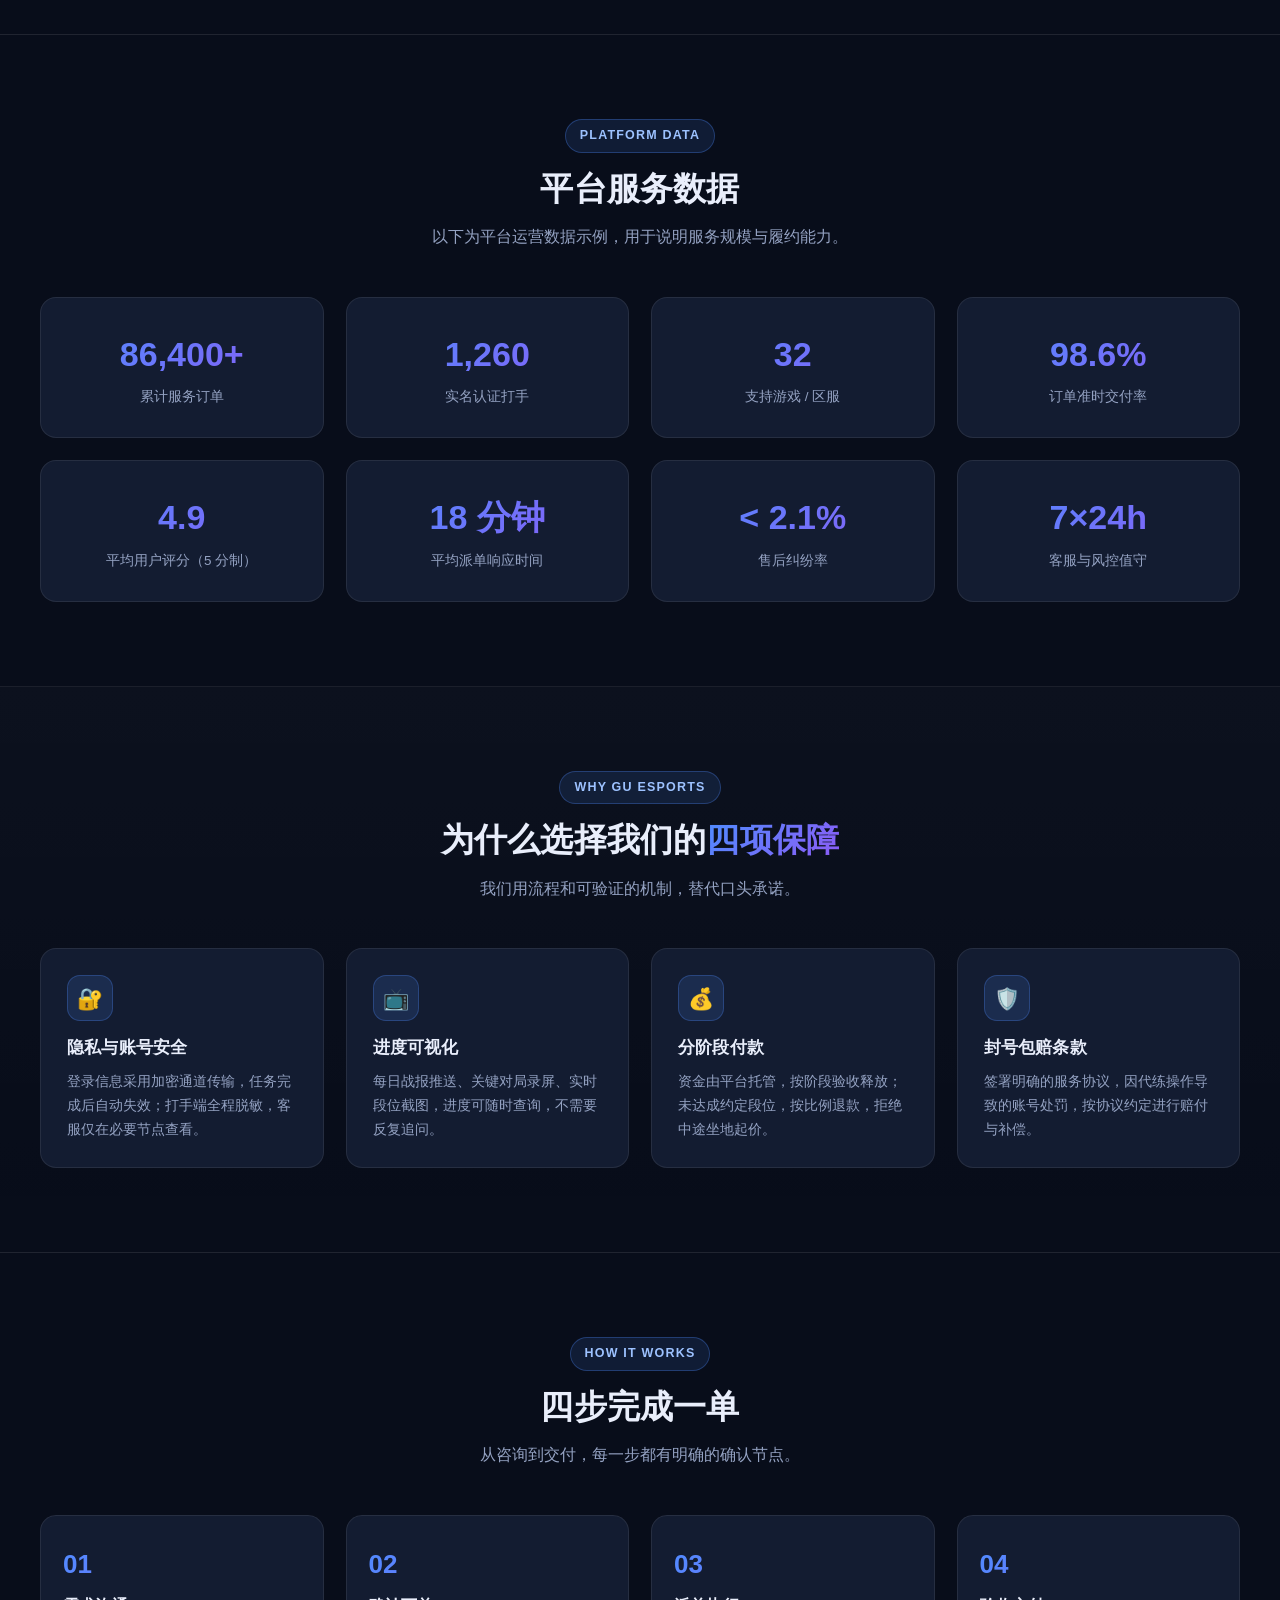
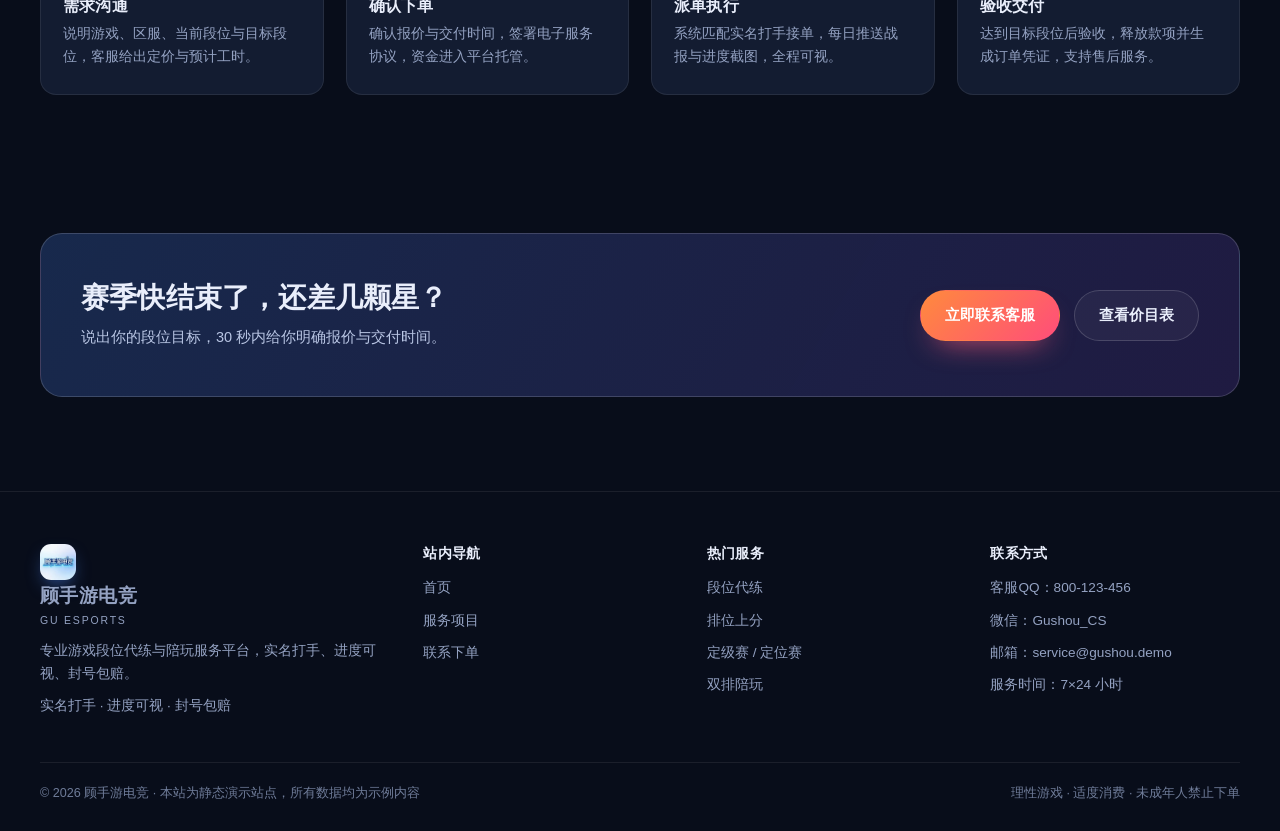
==== commit a9b06455: "feat(chat): 聊天室e版 删留言板/在线聊天改名聊天室/后台聊天室管理(admin users+rooms API)/修语音解散/修双账号开麦互通 ?v=20261028e" ====
--- a/index.html
+++ b/index.html
@@ -22,8 +22,7 @@
       <a href="index.html" class="active">首页</a>
       <a href="services.html">服务项目</a>
       <a href="contact.html">联系下单</a>
-      <a href="guestbook.html">留言板</a>
-      <a href="chat.html">在线聊天</a>
+      <a href="chat.html">聊天室</a>
           </nav>
 
     <div class="nav-actions">
@@ -165,7 +164,7 @@
 <button class="to-top" aria-label="返回顶部">↑</button>
 
 <script src="assets/js/site-data.js"></script>
-<script src="assets/js/api-client.js"></script>
+<script src="assets/js/api-client.js?v=20261028e"></script>
 <script src="assets/js/user-auth.js?v=20261031"></script>
 <script src="assets/js/main.js"></script>
 </body>
--- a/assets/css/dynamic.css
+++ b/assets/css/dynamic.css
@@ -305,11 +305,216 @@
   padding: 10px 0 0;
 }
 
+/* ---------------- 聊天消息（房间制复用） ---------------- */
+.gb-chat-box {
+  flex: 1;
+  overflow-y: auto;
+  padding: 16px;
+  display: flex;
+  flex-direction: column;
+  gap: 10px;
+}
+.gb-chat-row {
+  max-width: 78%;
+  padding: 9px 13px;
+  border-radius: 12px;
+  font-size: 14px;
+  line-height: 1.6;
+  word-break: break-word;
+  white-space: pre-wrap;
+  background: #161c30;
+  border: 1px solid var(--line-strong, #2a3450);
+  align-self: flex-start;
+}
+.gb-chat-row.mine {
+  align-self: flex-end;
+  background: rgba(79, 140, 255, .14);
+  border-color: rgba(79, 140, 255, .38);
+}
+.gb-chat-row b { display: block; font-size: 12.6px; color: #9dc2ff; margin-bottom: 3px; }
+.gb-chat-row .gb-chat-time { font-size: 11px; color: #6f7c99; margin-left: 6px; font-weight: 400; }
+.gb-chat-row p { margin: 0; }
+
+/* ---------------- KOOK 风格房间制（双栏） ---------------- */
+.gb-room-layout {
+  display: grid;
+  grid-template-columns: 300px 1fr;
+  gap: 18px;
+  align-items: stretch;
+  max-width: 1120px;
+}
+
+/* 左栏：房间列表 */
+.gb-room-side {
+  background: #101528;
+  border: 1px solid var(--line-strong, #2a3450);
+  border-radius: 16px;
+  display: flex;
+  flex-direction: column;
+  height: 640px;
+  overflow: hidden;
+}
+.gb-room-side-head {
+  display: flex;
+  justify-content: space-between;
+  align-items: center;
+  gap: 10px;
+  padding: 14px 16px;
+  border-bottom: 1px solid var(--line-strong, #2a3450);
+}
+.gb-room-side-btns {
+  display: flex;
+  gap: 8px;
+  flex-wrap: wrap;
+  justify-content: flex-end;
+}
+.gb-room-side-head h3 { margin: 0; font-size: 15.6px; }
+.gb-room-search {
+  display: flex;
+  gap: 8px;
+  padding: 12px 14px;
+  border-bottom: 1px solid var(--line-strong, #2a3450);
+}
+.gb-room-search input {
+  flex: 1;
+  min-width: 0;
+}
+.gb-room-list {
+  flex: 1;
+  overflow-y: auto;
+  padding: 10px;
+  display: flex;
+  flex-direction: column;
+  gap: 8px;
+}
+.gb-room-item {
+  display: flex;
+  align-items: center;
+  gap: 11px;
+  padding: 11px 12px;
+  border: 1px solid var(--line-strong, #2a3450);
+  border-radius: 12px;
+  background: rgba(255, 255, 255, .03);
+  cursor: pointer;
+  transition: all .18s ease;
+}
+.gb-room-item:hover { border-color: rgba(79, 140, 255, .5); background: rgba(79, 140, 255, .08); }
+.gb-room-item.active { border-color: rgba(79, 140, 255, .8); background: rgba(79, 140, 255, .16); box-shadow: 0 0 0 3px rgba(79, 140, 255, .12); }
+.gb-room-no {
+  flex: none;
+  min-width: 52px;
+  text-align: center;
+  padding: 4px 7px;
+  border-radius: 8px;
+  background: linear-gradient(135deg, #4f8cff 0%, #8b5cf6 100%);
+  color: #fff;
+  font-weight: 800;
+  font-size: 13px;
+  letter-spacing: .5px;
+}
+/* 大厅固定入口（房间号 0） */
+.gb-lobby-item { border-color: rgba(255, 159, 67, .35); }
+.gb-lobby-item .gb-room-no { background: linear-gradient(135deg, #ff9f43 0%, #ff6b81 100%); }
+.gb-lobby-item .gb-room-name { color: #ffd9a8; }
+.gb-lobby-item.active { border-color: rgba(255, 159, 67, .85); background: rgba(255, 159, 67, .14); box-shadow: 0 0 0 3px rgba(255, 159, 67, .12); }
+.gb-room-info { min-width: 0; }
+.gb-room-name {
+  font-size: 14px;
+  font-weight: 700;
+  color: var(--text, #e9eefb);
+  white-space: nowrap;
+  overflow: hidden;
+  text-overflow: ellipsis;
+}
+.gb-room-lock {
+  display: inline-block;
+  margin-left: 6px;
+  font-size: 11px;
+  font-weight: 800;
+  color: #ffcf6b;
+  border: 1px solid rgba(255, 207, 107, .45);
+  border-radius: 6px;
+  padding: 0 5px;
+  vertical-align: 1px;
+}
+.gb-room-meta {
+  font-size: 12px;
+  color: var(--muted, #8b96b0);
+  margin-top: 3px;
+  white-space: nowrap;
+  overflow: hidden;
+  text-overflow: ellipsis;
+}
+
+/* 右栏：聊天区 */
+.gb-room-chat { min-width: 0; display: flex; }
+.gb-room-chat-panel {
+  flex: 1;
+  display: flex;
+  flex-direction: column;
+  height: 640px;
+  margin: 0;
+}
+.gb-room-chat-head { display: flex; justify-content: space-between; align-items: center; gap: 12px; flex-wrap: wrap; }
+.gb-room-chat-title { min-width: 0; }
+.gb-room-chat-title h3 { margin: 0; font-size: 15.6px; white-space: nowrap; overflow: hidden; text-overflow: ellipsis; }
+.gb-room-actions { display: inline-flex; gap: 8px; flex: none; }
+
+/* 管理弹窗 */
+.gb-modal-sm { max-width: 460px; }
+.gb-form-row { margin-bottom: 14px; }
+.gb-form-row label {
+  display: block;
+  font-size: 12.6px;
+  color: var(--muted, #8b96b0);
+  margin-bottom: 6px;
+}
+.gb-form-row input {
+  width: 100%;
+  box-sizing: border-box;
+}
+.gb-manage-block {
+  margin-bottom: 18px;
+  padding: 14px;
+  border: 1px solid var(--line-strong, #2a3450);
+  border-radius: 12px;
+  background: rgba(255, 255, 255, .02);
+}
+.gb-manage-title {
+  font-size: 13.4px;
+  font-weight: 800;
+  color: var(--text, #e9eefb);
+  margin-bottom: 10px;
+}
+.gb-danger-title { color: #ff8a8a; }
+.gb-room-members { display: flex; flex-direction: column; gap: 8px; }
+.gb-room-member {
+  display: flex;
+  align-items: center;
+  gap: 10px;
+  padding: 8px 10px;
+  border: 1px solid var(--line-strong, #2a3450);
+  border-radius: 10px;
+  background: rgba(255, 255, 255, .03);
+}
+.gb-room-member-name { flex: 1; min-width: 0; font-size: 13.6px; font-weight: 700; white-space: nowrap; overflow: hidden; text-overflow: ellipsis; }
+.gb-room-member-did { flex: none; font-size: 11.8px; color: var(--accent, #7289da); margin: 0 8px 0 6px; font-weight: 600; }
+.gb-room-member-time { font-size: 11.8px; color: var(--muted, #8b96b0); flex: none; }
+.btn-danger { background: rgba(255, 107, 107, .14); color: #ff8a8a; border: 1px solid rgba(255, 107, 107, .4); }
+.btn-danger:hover { background: rgba(255, 107, 107, .22); }
+
 /* ---------------- 小屏适配 ---------------- */
 @media (max-width: 820px) {
   #userArea { margin-left: 0; }
   .gb-modal { max-width: 100%; }
   .gb-chat-wrap { height: 72vh; }
+  /* 窄屏：房间制双栏变单栏（左栏上、右栏下） */
+  .gb-room-layout { grid-template-columns: 1fr; gap: 14px; }
+  .gb-room-side { height: auto; max-height: 46vh; }
+  .gb-room-chat-panel, .gb-room-chat { height: 68vh; }
+  .gb-room-search { flex-wrap: wrap; }
+  .gb-room-search input { flex: 1 1 100%; }
+  .gb-room-search .btn { flex: none; }
   /* 窄屏：登录/注册/个人中心按钮加大触控与字号 */
   .gb-auth-link, .gb-auth-cta, .gb-user-chip { font-size: 14px; padding: 6px 11px; min-height: 38px; }
   .gb-modal-mask { padding: 14px; }
@@ -318,6 +523,11 @@
   .gb-chat-input { padding: 10px; }
   .gb-chat-input textarea { height: 44px; }
   .gb-chat-msg { max-width: 88%; }
+  .gb-room-actions { flex-wrap: wrap; }
+  .gb-side-actions { flex-wrap: wrap; justify-content: flex-end; }
+  .gb-voice-bar { flex-wrap: wrap; }
+  .gb-voice-panel { padding: 8px 10px; }
+  .gb-voice-member { flex: 1 1 auto; }
 }
 
 @media (max-width: 380px) {
@@ -358,3 +568,144 @@
   border-color: #4f8cff;
   box-shadow: 0 0 0 3px rgba(79, 140, 255, 0.18);
 }
+
+/* ---------------- V2：语音模式（KOOK 风格） ---------------- */
+.gb-side-actions {
+  display: inline-flex;
+  align-items: center;
+  gap: 6px;
+}
+.gb-voice-bar {
+  display: inline-flex;
+  align-items: center;
+  gap: 6px;
+  padding: 3px;
+  background: rgba(79, 140, 255, 0.06);
+  border: 1px solid rgba(79, 140, 255, 0.25);
+  border-radius: 999px;
+}
+.gb-voice-btn {
+  border: none;
+  border-radius: 999px;
+  padding: 6px 12px;
+  font-size: 12.6px;
+  font-weight: 700;
+  cursor: pointer;
+  color: var(--text, #e9eefb);
+  background: rgba(255, 255, 255, 0.06);
+  transition: all 0.2s ease;
+  white-space: nowrap;
+  line-height: 1.4;
+}
+.gb-voice-btn:hover { background: rgba(79, 140, 255, 0.2); color: #fff; }
+.gb-voice-mic-on { background: rgba(60, 200, 140, 0.18); color: #63d9a5; }
+.gb-voice-mic-on:hover { background: rgba(60, 200, 140, 0.3); color: #7cecb8; }
+.gb-voice-mic-off { background: rgba(255, 107, 107, 0.18); color: #ff8a8a; }
+.gb-voice-mic-off:hover { background: rgba(255, 107, 107, 0.3); color: #ffb3b3; }
+.gb-voice-leave { background: transparent; color: var(--muted, #8b96b0); }
+.gb-voice-leave:hover { background: rgba(255, 107, 107, 0.16); color: #ff8a8a; }
+
+.gb-voice-panel {
+  display: flex;
+  flex-direction: column;
+  gap: 8px;
+  padding: 10px 14px;
+  border-bottom: 1px solid var(--line-strong, #2a3450);
+  background: rgba(20, 26, 48, 0.5);
+}
+.gb-voice-members {
+  display: flex;
+  flex-wrap: wrap;
+  gap: 8px;
+  max-height: 110px;
+  overflow-y: auto;
+}
+.gb-voice-member {
+  display: flex;
+  align-items: center;
+  gap: 8px;
+  padding: 6px 10px;
+  border: 1px solid var(--line-strong, #2a3450);
+  border-radius: 999px;
+  background: rgba(255, 255, 255, 0.04);
+  min-width: 0;
+}
+.gb-voice-member.me { border-color: rgba(79, 140, 255, 0.55); background: rgba(79, 140, 255, 0.12); }
+.gb-voice-avatar {
+  flex: none;
+  width: 22px;
+  height: 22px;
+  border-radius: 50%;
+  display: grid;
+  place-items: center;
+  background: var(--grad, linear-gradient(135deg, #4f8cff 0%, #8b5cf6 100%));
+  color: #fff;
+  font-size: 11px;
+  font-weight: 800;
+}
+.gb-voice-info { display: flex; flex-direction: column; min-width: 0; }
+.gb-voice-name {
+  font-size: 12.6px;
+  font-weight: 700;
+  color: var(--text, #e9eefb);
+  white-space: nowrap;
+  overflow: hidden;
+  text-overflow: ellipsis;
+  display: inline-flex;
+  align-items: center;
+  gap: 4px;
+}
+.gb-voice-self {
+  font-size: 10px;
+  color: #9dc2ff;
+  border: 1px solid rgba(79, 140, 255, 0.4);
+  border-radius: 6px;
+  padding: 0 4px;
+  line-height: 1.3;
+  flex: none;
+}
+.gb-voice-crown { font-size: 11px; flex: none; }
+.gb-voice-did { font-size: 10.6px; color: var(--muted, #8b96b0); }
+.gb-voice-mic { flex: none; font-size: 12.6px; }
+.gb-voice-mic.on { color: #63d9a5; }
+.gb-voice-mic.off { color: #ff8a8a; }
+
+/* ---------------- V2：靓号中心 ---------------- */
+.gb-lucky-cur {
+  padding: 12px 14px;
+  border: 1px solid var(--line-strong, #2a3450);
+  border-radius: 10px;
+  background: rgba(255, 207, 107, 0.08);
+  font-size: 20px;
+  font-weight: 900;
+  color: #ffcf6b;
+  letter-spacing: 1px;
+}
+.gb-lucky-list { display: flex; flex-direction: column; gap: 8px; max-height: 240px; overflow-y: auto; }
+.gb-lucky-item {
+  display: flex;
+  align-items: center;
+  justify-content: space-between;
+  gap: 10px;
+  padding: 9px 12px;
+  border: 1px solid var(--line-strong, #2a3450);
+  border-radius: 10px;
+  background: rgba(255, 255, 255, 0.03);
+}
+.gb-lucky-no { font-size: 15px; font-weight: 900; color: #ffcf6b; letter-spacing: 1px; }
+.gb-lucky-tag {
+  font-size: 11px;
+  font-weight: 700;
+  color: #9dc2ff;
+  background: rgba(79, 140, 255, 0.14);
+  border: 1px solid rgba(79, 140, 255, 0.3);
+  border-radius: 999px;
+  padding: 2px 9px;
+  flex: none;
+}
+.gb-lucky-note { font-size: 12.3px; color: var(--muted, #8b96b0); line-height: 1.7; margin: 14px 0 0; }
+
+/* ---------------- V2：用户区数字 ID ---------------- */
+.gb-user-did { color: #9dc2ff; font-size: 12px; font-weight: 700; }
+.gb-profile-item .gp-val.gp-did { font-size: 17px; font-weight: 900; color: #ffcf6b; letter-spacing: 1px; }
+.gb-profile-item .gp-val.gp-did-admin { color: #ff8a8a; }
